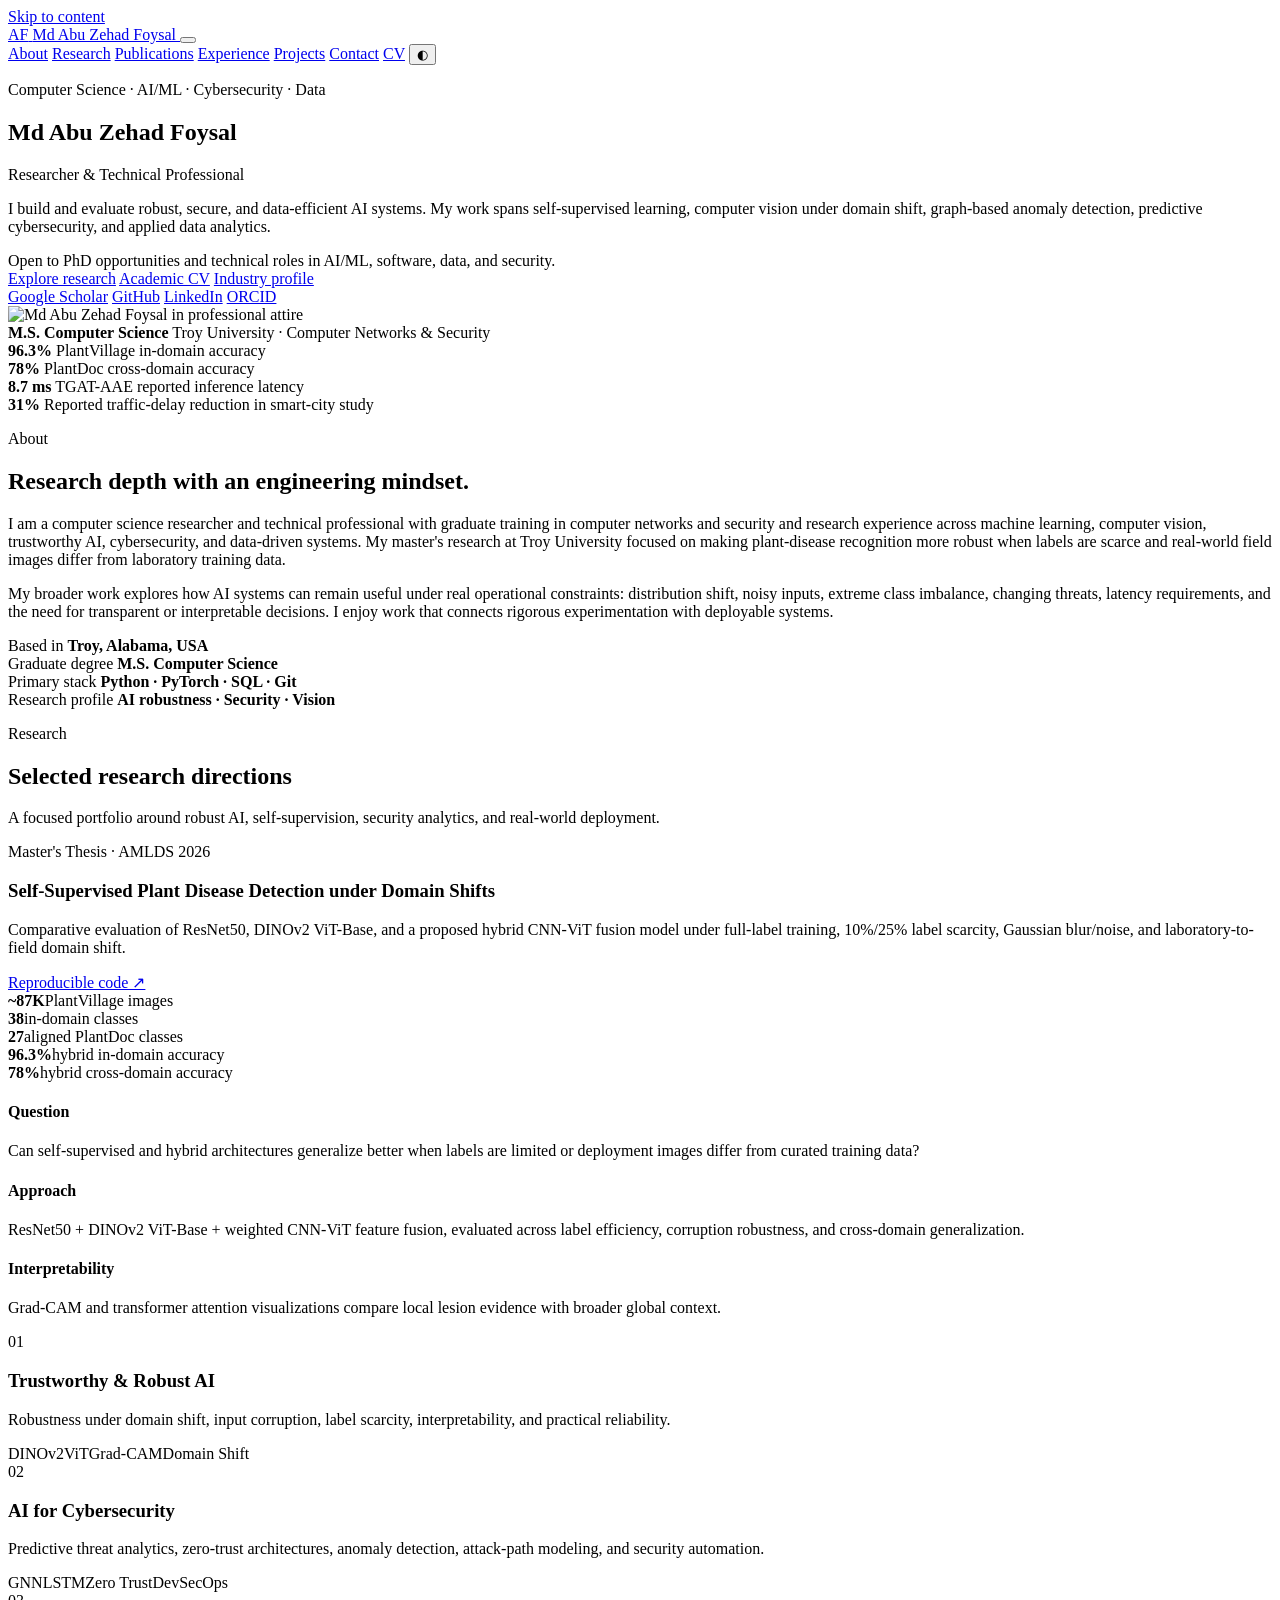
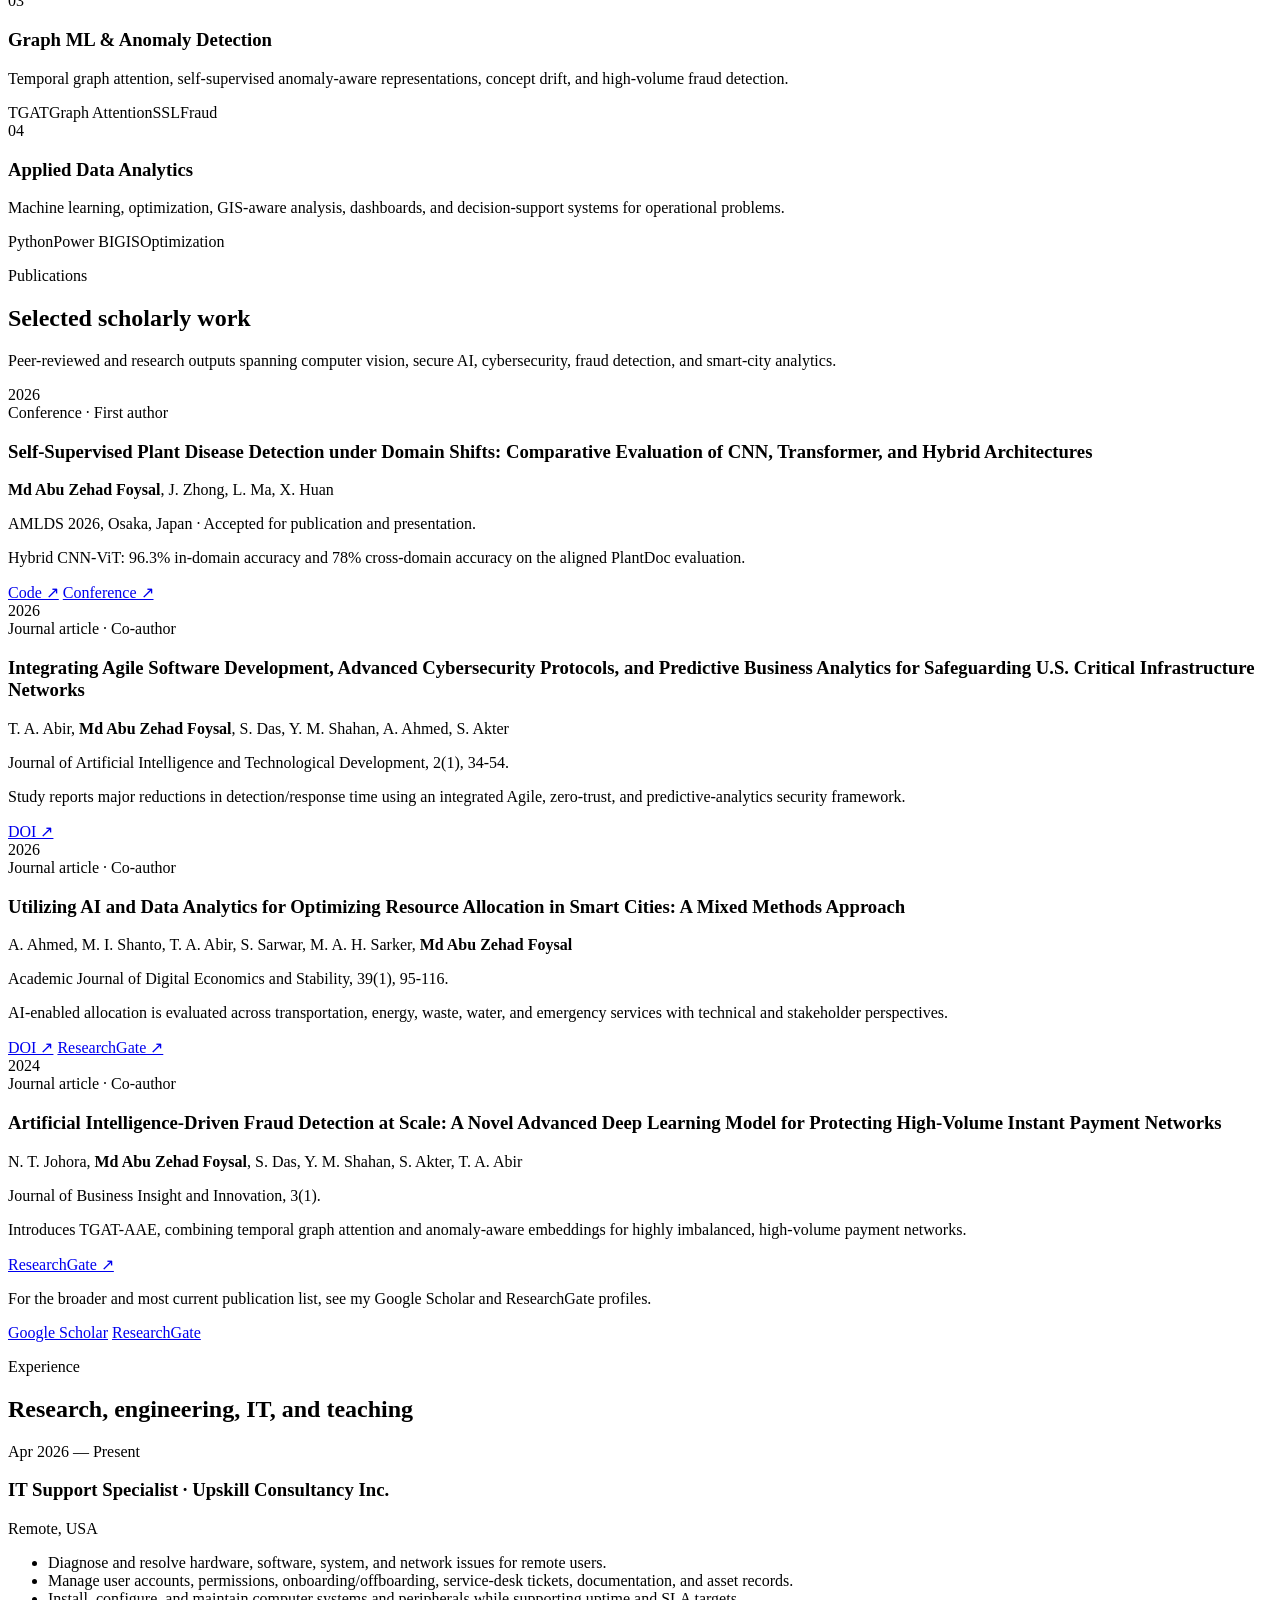
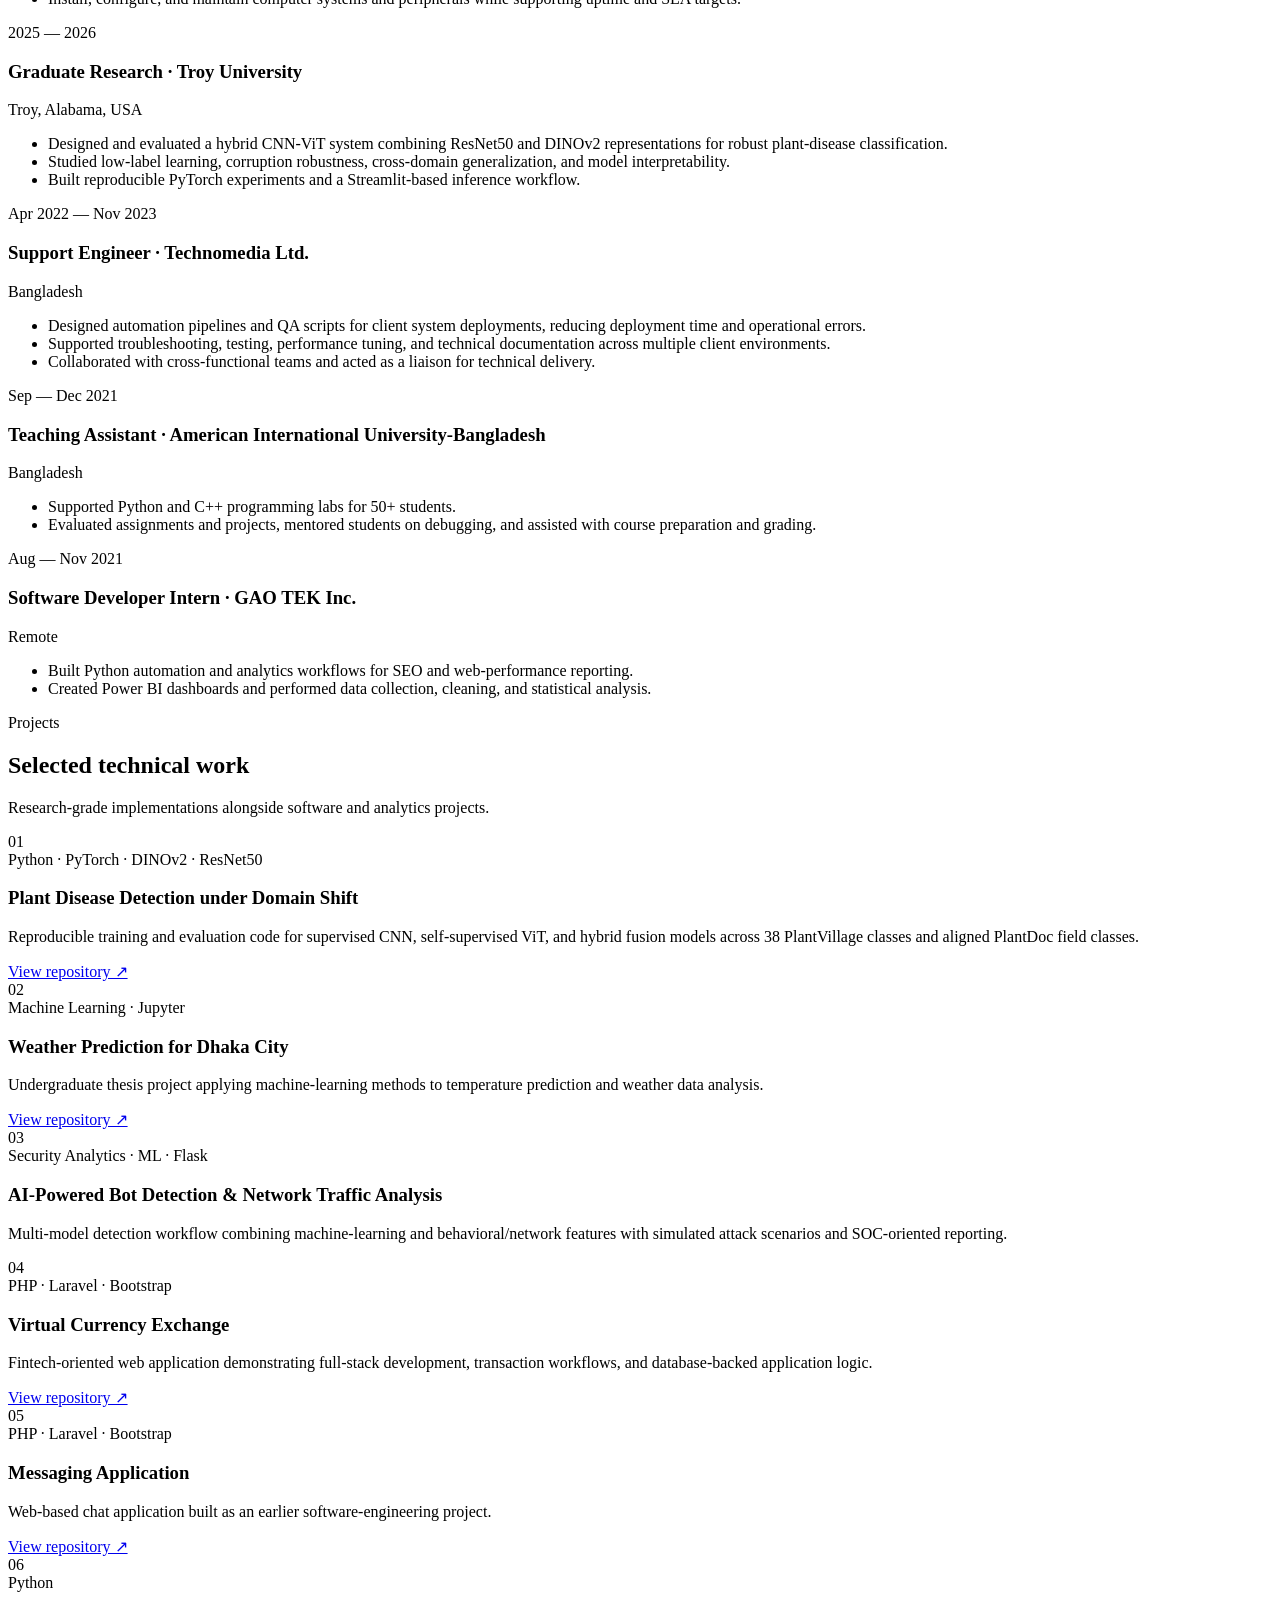
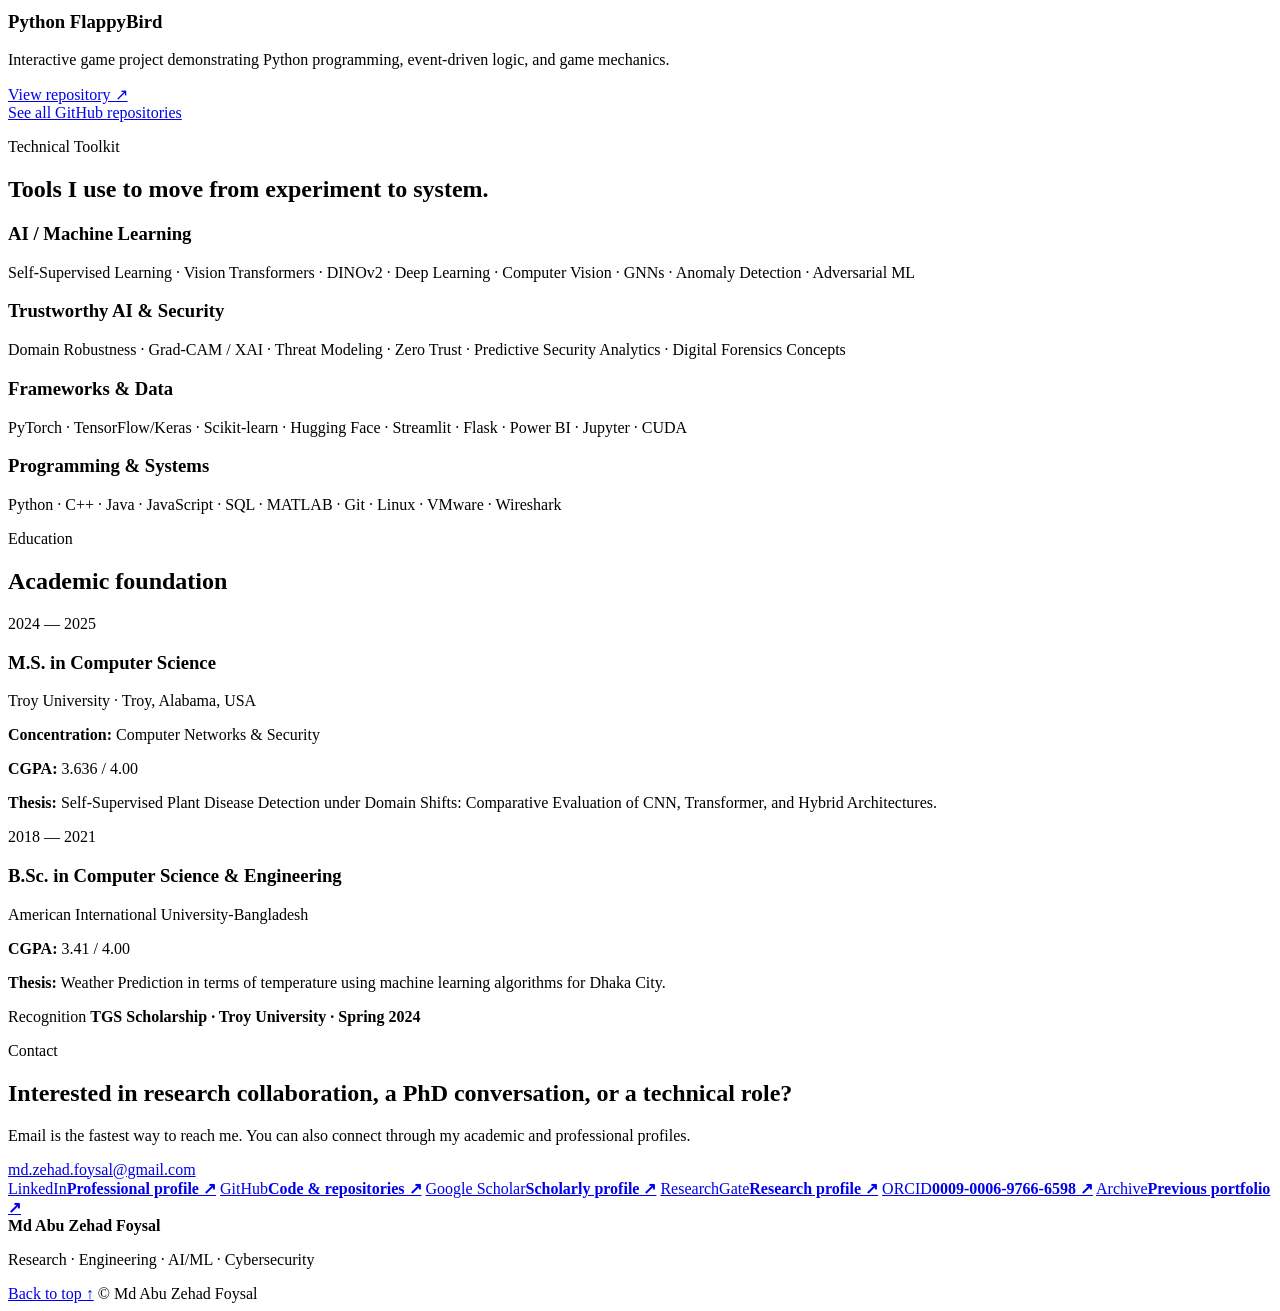
==== index.html @ 16fb6b19 "Launch personal academic portfolio" ====
<!doctype html>
<html lang="en" data-theme="light">
<head>
  <meta charset="utf-8">
  <meta name="viewport" content="width=device-width,initial-scale=1">
  <meta name="theme-color" content="#0b1220">
  <meta name="description" content="Md Abu Zehad Foysal — Computer Science researcher and technical professional working across trustworthy AI, self-supervised learning, computer vision, cybersecurity, graph ML, and data analytics.">
  <meta name="author" content="Md Abu Zehad Foysal">
  <meta name="keywords" content="Md Abu Zehad Foysal, Foysal, machine learning, computer vision, self-supervised learning, DINOv2, Vision Transformer, cybersecurity, graph neural networks, PhD, researcher, software engineer">
  <meta property="og:title" content="Md Abu Zehad Foysal | Research & Engineering">
  <meta property="og:description" content="Research portfolio, publications, projects, experience, and academic profile.">
  <meta property="og:type" content="website">
  <meta property="og:url" content="https://azffoysal.github.io/">
  <meta property="og:image" content="https://azffoysal.github.io/assets/img/md-abu-zehad-foysal.png">
  <meta name="twitter:card" content="summary_large_image">
  <link rel="canonical" href="https://azffoysal.github.io/">
  <link rel="icon" href="assets/img/favicon.svg" type="image/svg+xml">
  <link rel="manifest" href="site.webmanifest">
  <link rel="stylesheet" href="assets/css/styles.css">
  <title>Md Abu Zehad Foysal | Research & Engineering</title>

  <script type="application/ld+json">
  {
    "@context": "https://schema.org",
    "@type": "Person",
    "name": "Md Abu Zehad Foysal",
    "url": "https://azffoysal.github.io/",
    "image": "https://azffoysal.github.io/assets/img/md-abu-zehad-foysal.png",
    "email": "mailto:md.zehad.foysal@gmail.com",
    "jobTitle": "Computer Science Researcher & Technical Professional",
    "alumniOf": [
      {"@type":"CollegeOrUniversity","name":"Troy University"},
      {"@type":"CollegeOrUniversity","name":"American International University-Bangladesh"}
    ],
    "sameAs": [
      "https://github.com/AzfFoysal",
      "https://www.linkedin.com/in/azffoysal/",
      "https://scholar.google.com/citations?user=mBygL6QAAAAJ&hl=en",
      "https://www.researchgate.net/profile/Md-Abu-Zehad-Foysal",
      "https://orcid.org/0009-0006-9766-6598",
      "https://abuzehadfoysal.wordpress.com/"
    ]
  }
  </script>
</head>
<body>
  <a class="skip-link" href="#main">Skip to content</a>

  <header class="site-header" id="top">
    <div class="nav-wrap container">
      <a class="brand" href="#top" aria-label="Home">
        <span class="brand-mark">AF</span>
        <span class="brand-text">Md Abu Zehad Foysal</span>
      </a>

      <button class="nav-toggle" type="button" aria-expanded="false" aria-controls="site-nav" aria-label="Open navigation">
        <span></span><span></span><span></span>
      </button>

      <nav class="site-nav" id="site-nav" aria-label="Primary navigation">
        <a href="#about">About</a>
        <a href="#research">Research</a>
        <a href="#publications">Publications</a>
        <a href="#experience">Experience</a>
        <a href="#projects">Projects</a>
        <a href="#contact">Contact</a>
        <a class="nav-cv" href="cv.html">CV</a>
        <button class="theme-toggle" type="button" aria-label="Toggle light and dark theme" title="Toggle theme">
          <span aria-hidden="true">◐</span>
        </button>
      </nav>
    </div>
  </header>

  <main id="main">
    <section class="hero section">
      <div class="hero-glow hero-glow-1"></div>
      <div class="hero-glow hero-glow-2"></div>
      <div class="container hero-grid">
        <div class="hero-copy reveal">
          <p class="eyebrow">Computer Science · AI/ML · Cybersecurity · Data</p>
          <h1>Md Abu Zehad <span>Foysal</span></h1>
          <p class="hero-role">Researcher & Technical Professional</p>
          <p class="hero-lead">
            I build and evaluate robust, secure, and data-efficient AI systems. My work spans
            self-supervised learning, computer vision under domain shift, graph-based anomaly detection,
            predictive cybersecurity, and applied data analytics.
          </p>

          <div class="availability">
            <span class="status-dot" aria-hidden="true"></span>
            <span>Open to PhD opportunities and technical roles in AI/ML, software, data, and security.</span>
          </div>

          <div class="hero-actions">
            <a class="btn btn-primary" href="#research">Explore research</a>
            <a class="btn btn-secondary" href="cv.html">Academic CV</a>
            <a class="btn btn-ghost" href="resume.html">Industry profile</a>
          </div>

          <div class="social-row" aria-label="Professional profiles">
            <a href="https://scholar.google.com/citations?user=mBygL6QAAAAJ&hl=en" target="_blank" rel="noopener">Google Scholar</a>
            <a href="https://github.com/AzfFoysal" target="_blank" rel="noopener">GitHub</a>
            <a href="https://www.linkedin.com/in/azffoysal/" target="_blank" rel="noopener">LinkedIn</a>
            <a href="https://orcid.org/0009-0006-9766-6598" target="_blank" rel="noopener">ORCID</a>
          </div>
        </div>

        <div class="hero-portrait reveal" aria-label="Portrait of Md Abu Zehad Foysal">
          <div class="portrait-frame">
            <img src="assets/img/md-abu-zehad-foysal.png" alt="Md Abu Zehad Foysal in professional attire">
          </div>
          <div class="portrait-card">
            <strong>M.S. Computer Science</strong>
            <span>Troy University · Computer Networks & Security</span>
          </div>
        </div>
      </div>

      <div class="container results-strip reveal" aria-label="Selected research results">
        <div class="result-item">
          <strong>96.3%</strong>
          <span>PlantVillage in-domain accuracy</span>
        </div>
        <div class="result-item">
          <strong>78%</strong>
          <span>PlantDoc cross-domain accuracy</span>
        </div>
        <div class="result-item">
          <strong>8.7 ms</strong>
          <span>TGAT-AAE reported inference latency</span>
        </div>
        <div class="result-item">
          <strong>31%</strong>
          <span>Reported traffic-delay reduction in smart-city study</span>
        </div>
      </div>
    </section>

    <section class="section section-soft" id="about">
      <div class="container two-col">
        <div class="section-heading reveal">
          <p class="eyebrow">About</p>
          <h2>Research depth with an engineering mindset.</h2>
        </div>
        <div class="about-copy reveal">
          <p>
            I am a computer science researcher and technical professional with graduate training in
            computer networks and security and research experience across machine learning, computer vision,
            trustworthy AI, cybersecurity, and data-driven systems. My master's research at Troy University
            focused on making plant-disease recognition more robust when labels are scarce and real-world
            field images differ from laboratory training data.
          </p>
          <p>
            My broader work explores how AI systems can remain useful under real operational constraints:
            distribution shift, noisy inputs, extreme class imbalance, changing threats, latency requirements,
            and the need for transparent or interpretable decisions. I enjoy work that connects rigorous
            experimentation with deployable systems.
          </p>

          <div class="mini-grid">
            <div>
              <span class="mini-label">Based in</span>
              <strong>Troy, Alabama, USA</strong>
            </div>
            <div>
              <span class="mini-label">Graduate degree</span>
              <strong>M.S. Computer Science</strong>
            </div>
            <div>
              <span class="mini-label">Primary stack</span>
              <strong>Python · PyTorch · SQL · Git</strong>
            </div>
            <div>
              <span class="mini-label">Research profile</span>
              <strong>AI robustness · Security · Vision</strong>
            </div>
          </div>
        </div>
      </div>
    </section>

    <section class="section" id="research">
      <div class="container">
        <div class="section-heading reveal">
          <p class="eyebrow">Research</p>
          <h2>Selected research directions</h2>
          <p class="section-intro">
            A focused portfolio around robust AI, self-supervision, security analytics, and real-world deployment.
          </p>
        </div>

        <article class="featured-research reveal">
          <div class="featured-top">
            <div>
              <span class="tag">Master's Thesis · AMLDS 2026</span>
              <h3>Self-Supervised Plant Disease Detection under Domain Shifts</h3>
              <p>
                Comparative evaluation of ResNet50, DINOv2 ViT-Base, and a proposed hybrid CNN-ViT fusion
                model under full-label training, 10%/25% label scarcity, Gaussian blur/noise, and laboratory-to-field
                domain shift.
              </p>
            </div>
            <a class="arrow-link" href="https://github.com/AzfFoysal/Self-Supervised-Plant-Disease-Detection-UnderDomainShifts-CNN-Transformer-and-Hybrid-Architectures" target="_blank" rel="noopener">
              Reproducible code ↗
            </a>
          </div>

          <div class="research-metrics">
            <div><strong>~87K</strong><span>PlantVillage images</span></div>
            <div><strong>38</strong><span>in-domain classes</span></div>
            <div><strong>27</strong><span>aligned PlantDoc classes</span></div>
            <div><strong>96.3%</strong><span>hybrid in-domain accuracy</span></div>
            <div><strong>78%</strong><span>hybrid cross-domain accuracy</span></div>
          </div>

          <div class="research-detail-grid">
            <div>
              <h4>Question</h4>
              <p>Can self-supervised and hybrid architectures generalize better when labels are limited or deployment images differ from curated training data?</p>
            </div>
            <div>
              <h4>Approach</h4>
              <p>ResNet50 + DINOv2 ViT-Base + weighted CNN-ViT feature fusion, evaluated across label efficiency, corruption robustness, and cross-domain generalization.</p>
            </div>
            <div>
              <h4>Interpretability</h4>
              <p>Grad-CAM and transformer attention visualizations compare local lesion evidence with broader global context.</p>
            </div>
          </div>
        </article>

        <div class="research-cards">
          <article class="card reveal">
            <div class="card-icon">01</div>
            <h3>Trustworthy & Robust AI</h3>
            <p>Robustness under domain shift, input corruption, label scarcity, interpretability, and practical reliability.</p>
            <div class="chip-row">
              <span>DINOv2</span><span>ViT</span><span>Grad-CAM</span><span>Domain Shift</span>
            </div>
          </article>

          <article class="card reveal">
            <div class="card-icon">02</div>
            <h3>AI for Cybersecurity</h3>
            <p>Predictive threat analytics, zero-trust architectures, anomaly detection, attack-path modeling, and security automation.</p>
            <div class="chip-row">
              <span>GNN</span><span>LSTM</span><span>Zero Trust</span><span>DevSecOps</span>
            </div>
          </article>

          <article class="card reveal">
            <div class="card-icon">03</div>
            <h3>Graph ML & Anomaly Detection</h3>
            <p>Temporal graph attention, self-supervised anomaly-aware representations, concept drift, and high-volume fraud detection.</p>
            <div class="chip-row">
              <span>TGAT</span><span>Graph Attention</span><span>SSL</span><span>Fraud</span>
            </div>
          </article>

          <article class="card reveal">
            <div class="card-icon">04</div>
            <h3>Applied Data Analytics</h3>
            <p>Machine learning, optimization, GIS-aware analysis, dashboards, and decision-support systems for operational problems.</p>
            <div class="chip-row">
              <span>Python</span><span>Power BI</span><span>GIS</span><span>Optimization</span>
            </div>
          </article>
        </div>
      </div>
    </section>

    <section class="section section-dark" id="publications">
      <div class="container">
        <div class="section-heading reveal">
          <p class="eyebrow">Publications</p>
          <h2>Selected scholarly work</h2>
          <p class="section-intro">
            Peer-reviewed and research outputs spanning computer vision, secure AI, cybersecurity, fraud detection, and smart-city analytics.
          </p>
        </div>

        <div class="publication-list">
          <article class="publication reveal">
            <div class="pub-year">2026</div>
            <div class="pub-main">
              <div class="pub-kicker">Conference · First author</div>
              <h3>Self-Supervised Plant Disease Detection under Domain Shifts: Comparative Evaluation of CNN, Transformer, and Hybrid Architectures</h3>
              <p class="pub-authors"><strong>Md Abu Zehad Foysal</strong>, J. Zhong, L. Ma, X. Huan</p>
              <p>AMLDS 2026, Osaka, Japan · Accepted for publication and presentation.</p>
              <p class="pub-result">Hybrid CNN-ViT: 96.3% in-domain accuracy and 78% cross-domain accuracy on the aligned PlantDoc evaluation.</p>
              <div class="pub-links">
                <a href="https://github.com/AzfFoysal/Self-Supervised-Plant-Disease-Detection-UnderDomainShifts-CNN-Transformer-and-Hybrid-Architectures" target="_blank" rel="noopener">Code ↗</a>
                <a href="https://amlds.site/" target="_blank" rel="noopener">Conference ↗</a>
              </div>
            </div>
          </article>

          <article class="publication reveal">
            <div class="pub-year">2026</div>
            <div class="pub-main">
              <div class="pub-kicker">Journal article · Co-author</div>
              <h3>Integrating Agile Software Development, Advanced Cybersecurity Protocols, and Predictive Business Analytics for Safeguarding U.S. Critical Infrastructure Networks</h3>
              <p class="pub-authors">T. A. Abir, <strong>Md Abu Zehad Foysal</strong>, S. Das, Y. M. Shahan, A. Ahmed, S. Akter</p>
              <p>Journal of Artificial Intelligence and Technological Development, 2(1), 34-54.</p>
              <p class="pub-result">Study reports major reductions in detection/response time using an integrated Agile, zero-trust, and predictive-analytics security framework.</p>
              <div class="pub-links">
                <a href="https://doi.org/10.59324/jaitd.2026.2(1).04" target="_blank" rel="noopener">DOI ↗</a>
              </div>
            </div>
          </article>

          <article class="publication reveal">
            <div class="pub-year">2026</div>
            <div class="pub-main">
              <div class="pub-kicker">Journal article · Co-author</div>
              <h3>Utilizing AI and Data Analytics for Optimizing Resource Allocation in Smart Cities: A Mixed Methods Approach</h3>
              <p class="pub-authors">A. Ahmed, M. I. Shanto, T. A. Abir, S. Sarwar, M. A. H. Sarker, <strong>Md Abu Zehad Foysal</strong></p>
              <p>Academic Journal of Digital Economics and Stability, 39(1), 95-116.</p>
              <p class="pub-result">AI-enabled allocation is evaluated across transportation, energy, waste, water, and emergency services with technical and stakeholder perspectives.</p>
              <div class="pub-links">
                <a href="https://doi.org/10.51699/economics.v39i1.873" target="_blank" rel="noopener">DOI ↗</a>
                <a href="https://www.researchgate.net/publication/398711572_Utilizing_AI_and_Data_Analytics_for_Optimizing_Resource_Allocation_in_Smart_Cities_A_Mixed_Methods_Approach" target="_blank" rel="noopener">ResearchGate ↗</a>
              </div>
            </div>
          </article>

          <article class="publication reveal">
            <div class="pub-year">2024</div>
            <div class="pub-main">
              <div class="pub-kicker">Journal article · Co-author</div>
              <h3>Artificial Intelligence-Driven Fraud Detection at Scale: A Novel Advanced Deep Learning Model for Protecting High-Volume Instant Payment Networks</h3>
              <p class="pub-authors">N. T. Johora, <strong>Md Abu Zehad Foysal</strong>, S. Das, Y. M. Shahan, S. Akter, T. A. Abir</p>
              <p>Journal of Business Insight and Innovation, 3(1).</p>
              <p class="pub-result">Introduces TGAT-AAE, combining temporal graph attention and anomaly-aware embeddings for highly imbalanced, high-volume payment networks.</p>
              <div class="pub-links">
                <a href="https://www.researchgate.net/publication/[base64]" target="_blank" rel="noopener">ResearchGate ↗</a>
              </div>
            </div>
          </article>
        </div>

        <div class="pub-footer reveal">
          <p>For the broader and most current publication list, see my Google Scholar and ResearchGate profiles.</p>
          <div>
            <a class="btn btn-light" href="https://scholar.google.com/citations?user=mBygL6QAAAAJ&hl=en" target="_blank" rel="noopener">Google Scholar</a>
            <a class="btn btn-outline-light" href="https://www.researchgate.net/profile/Md-Abu-Zehad-Foysal" target="_blank" rel="noopener">ResearchGate</a>
          </div>
        </div>
      </div>
    </section>

    <section class="section" id="experience">
      <div class="container">
        <div class="section-heading reveal">
          <p class="eyebrow">Experience</p>
          <h2>Research, engineering, IT, and teaching</h2>
        </div>

        <div class="timeline">
          <article class="timeline-item reveal">
            <div class="timeline-date">Apr 2026 — Present</div>
            <div class="timeline-body">
              <h3>IT Support Specialist <span>· Upskill Consultancy Inc.</span></h3>
              <p>Remote, USA</p>
              <ul>
                <li>Diagnose and resolve hardware, software, system, and network issues for remote users.</li>
                <li>Manage user accounts, permissions, onboarding/offboarding, service-desk tickets, documentation, and asset records.</li>
                <li>Install, configure, and maintain computer systems and peripherals while supporting uptime and SLA targets.</li>
              </ul>
            </div>
          </article>

          <article class="timeline-item reveal">
            <div class="timeline-date">2025 — 2026</div>
            <div class="timeline-body">
              <h3>Graduate Research <span>· Troy University</span></h3>
              <p>Troy, Alabama, USA</p>
              <ul>
                <li>Designed and evaluated a hybrid CNN-ViT system combining ResNet50 and DINOv2 representations for robust plant-disease classification.</li>
                <li>Studied low-label learning, corruption robustness, cross-domain generalization, and model interpretability.</li>
                <li>Built reproducible PyTorch experiments and a Streamlit-based inference workflow.</li>
              </ul>
            </div>
          </article>

          <article class="timeline-item reveal">
            <div class="timeline-date">Apr 2022 — Nov 2023</div>
            <div class="timeline-body">
              <h3>Support Engineer <span>· Technomedia Ltd.</span></h3>
              <p>Bangladesh</p>
              <ul>
                <li>Designed automation pipelines and QA scripts for client system deployments, reducing deployment time and operational errors.</li>
                <li>Supported troubleshooting, testing, performance tuning, and technical documentation across multiple client environments.</li>
                <li>Collaborated with cross-functional teams and acted as a liaison for technical delivery.</li>
              </ul>
            </div>
          </article>

          <article class="timeline-item reveal">
            <div class="timeline-date">Sep — Dec 2021</div>
            <div class="timeline-body">
              <h3>Teaching Assistant <span>· American International University-Bangladesh</span></h3>
              <p>Bangladesh</p>
              <ul>
                <li>Supported Python and C++ programming labs for 50+ students.</li>
                <li>Evaluated assignments and projects, mentored students on debugging, and assisted with course preparation and grading.</li>
              </ul>
            </div>
          </article>

          <article class="timeline-item reveal">
            <div class="timeline-date">Aug — Nov 2021</div>
            <div class="timeline-body">
              <h3>Software Developer Intern <span>· GAO TEK Inc.</span></h3>
              <p>Remote</p>
              <ul>
                <li>Built Python automation and analytics workflows for SEO and web-performance reporting.</li>
                <li>Created Power BI dashboards and performed data collection, cleaning, and statistical analysis.</li>
              </ul>
            </div>
          </article>
        </div>
      </div>
    </section>

    <section class="section section-soft" id="projects">
      <div class="container">
        <div class="section-heading reveal">
          <p class="eyebrow">Projects</p>
          <h2>Selected technical work</h2>
          <p class="section-intro">Research-grade implementations alongside software and analytics projects.</p>
        </div>

        <div class="project-grid">
          <article class="project-card project-featured reveal">
            <div class="project-number">01</div>
            <div class="project-content">
              <span class="tag">Python · PyTorch · DINOv2 · ResNet50</span>
              <h3>Plant Disease Detection under Domain Shift</h3>
              <p>Reproducible training and evaluation code for supervised CNN, self-supervised ViT, and hybrid fusion models across 38 PlantVillage classes and aligned PlantDoc field classes.</p>
              <a class="arrow-link" href="https://github.com/AzfFoysal/Self-Supervised-Plant-Disease-Detection-UnderDomainShifts-CNN-Transformer-and-Hybrid-Architectures" target="_blank" rel="noopener">View repository ↗</a>
            </div>
          </article>

          <article class="project-card reveal">
            <div class="project-number">02</div>
            <div class="project-content">
              <span class="tag">Machine Learning · Jupyter</span>
              <h3>Weather Prediction for Dhaka City</h3>
              <p>Undergraduate thesis project applying machine-learning methods to temperature prediction and weather data analysis.</p>
              <a class="arrow-link" href="https://github.com/AzfFoysal/Weather-prediction-in-terms-of-Temperature-using-Machine-Learning-Algorithms" target="_blank" rel="noopener">View repository ↗</a>
            </div>
          </article>

          <article class="project-card reveal">
            <div class="project-number">03</div>
            <div class="project-content">
              <span class="tag">Security Analytics · ML · Flask</span>
              <h3>AI-Powered Bot Detection & Network Traffic Analysis</h3>
              <p>Multi-model detection workflow combining machine-learning and behavioral/network features with simulated attack scenarios and SOC-oriented reporting.</p>
            </div>
          </article>

          <article class="project-card reveal">
            <div class="project-number">04</div>
            <div class="project-content">
              <span class="tag">PHP · Laravel · Bootstrap</span>
              <h3>Virtual Currency Exchange</h3>
              <p>Fintech-oriented web application demonstrating full-stack development, transaction workflows, and database-backed application logic.</p>
              <a class="arrow-link" href="https://github.com/AzfFoysal/Virtual_Currency_Exchange" target="_blank" rel="noopener">View repository ↗</a>
            </div>
          </article>

          <article class="project-card reveal">
            <div class="project-number">05</div>
            <div class="project-content">
              <span class="tag">PHP · Laravel · Bootstrap</span>
              <h3>Messaging Application</h3>
              <p>Web-based chat application built as an earlier software-engineering project.</p>
              <a class="arrow-link" href="https://github.com/AzfFoysal/My_Chat_App" target="_blank" rel="noopener">View repository ↗</a>
            </div>
          </article>

          <article class="project-card reveal">
            <div class="project-number">06</div>
            <div class="project-content">
              <span class="tag">Python</span>
              <h3>Python FlappyBird</h3>
              <p>Interactive game project demonstrating Python programming, event-driven logic, and game mechanics.</p>
              <a class="arrow-link" href="https://github.com/AzfFoysal/Python_FlappyBird" target="_blank" rel="noopener">View repository ↗</a>
            </div>
          </article>
        </div>

        <div class="center reveal">
          <a class="btn btn-secondary" href="https://github.com/AzfFoysal?tab=repositories" target="_blank" rel="noopener">See all GitHub repositories</a>
        </div>
      </div>
    </section>

    <section class="section" id="skills">
      <div class="container skills-layout">
        <div class="section-heading reveal">
          <p class="eyebrow">Technical Toolkit</p>
          <h2>Tools I use to move from experiment to system.</h2>
        </div>

        <div class="skills-groups reveal">
          <div class="skill-group">
            <h3>AI / Machine Learning</h3>
            <p>Self-Supervised Learning · Vision Transformers · DINOv2 · Deep Learning · Computer Vision · GNNs · Anomaly Detection · Adversarial ML</p>
          </div>
          <div class="skill-group">
            <h3>Trustworthy AI & Security</h3>
            <p>Domain Robustness · Grad-CAM / XAI · Threat Modeling · Zero Trust · Predictive Security Analytics · Digital Forensics Concepts</p>
          </div>
          <div class="skill-group">
            <h3>Frameworks & Data</h3>
            <p>PyTorch · TensorFlow/Keras · Scikit-learn · Hugging Face · Streamlit · Flask · Power BI · Jupyter · CUDA</p>
          </div>
          <div class="skill-group">
            <h3>Programming & Systems</h3>
            <p>Python · C++ · Java · JavaScript · SQL · MATLAB · Git · Linux · VMware · Wireshark</p>
          </div>
        </div>
      </div>
    </section>

    <section class="section section-soft" id="education">
      <div class="container">
        <div class="section-heading reveal">
          <p class="eyebrow">Education</p>
          <h2>Academic foundation</h2>
        </div>

        <div class="education-grid">
          <article class="education-card reveal">
            <span class="edu-date">2024 — 2025</span>
            <h3>M.S. in Computer Science</h3>
            <p class="edu-school">Troy University · Troy, Alabama, USA</p>
            <p><strong>Concentration:</strong> Computer Networks & Security</p>
            <p><strong>CGPA:</strong> 3.636 / 4.00</p>
            <p><strong>Thesis:</strong> Self-Supervised Plant Disease Detection under Domain Shifts: Comparative Evaluation of CNN, Transformer, and Hybrid Architectures.</p>
          </article>

          <article class="education-card reveal">
            <span class="edu-date">2018 — 2021</span>
            <h3>B.Sc. in Computer Science & Engineering</h3>
            <p class="edu-school">American International University-Bangladesh</p>
            <p><strong>CGPA:</strong> 3.41 / 4.00</p>
            <p><strong>Thesis:</strong> Weather Prediction in terms of temperature using machine learning algorithms for Dhaka City.</p>
          </article>
        </div>

        <div class="award reveal">
          <span>Recognition</span>
          <strong>TGS Scholarship · Troy University · Spring 2024</strong>
        </div>
      </div>
    </section>

    <section class="section contact-section" id="contact">
      <div class="container contact-grid">
        <div class="section-heading reveal">
          <p class="eyebrow">Contact</p>
          <h2>Interested in research collaboration, a PhD conversation, or a technical role?</h2>
          <p class="section-intro">Email is the fastest way to reach me. You can also connect through my academic and professional profiles.</p>
          <a class="btn btn-primary" href="mailto:md.zehad.foysal@gmail.com">md.zehad.foysal@gmail.com</a>
        </div>

        <div class="contact-links reveal">
          <a href="https://www.linkedin.com/in/azffoysal/" target="_blank" rel="noopener"><span>LinkedIn</span><strong>Professional profile ↗</strong></a>
          <a href="https://github.com/AzfFoysal" target="_blank" rel="noopener"><span>GitHub</span><strong>Code & repositories ↗</strong></a>
          <a href="https://scholar.google.com/citations?user=mBygL6QAAAAJ&hl=en" target="_blank" rel="noopener"><span>Google Scholar</span><strong>Scholarly profile ↗</strong></a>
          <a href="https://www.researchgate.net/profile/Md-Abu-Zehad-Foysal" target="_blank" rel="noopener"><span>ResearchGate</span><strong>Research profile ↗</strong></a>
          <a href="https://orcid.org/0009-0006-9766-6598" target="_blank" rel="noopener"><span>ORCID</span><strong>0009-0006-9766-6598 ↗</strong></a>
          <a href="https://abuzehadfoysal.wordpress.com/" target="_blank" rel="noopener"><span>Archive</span><strong>Previous portfolio ↗</strong></a>
        </div>
      </div>
    </section>
  </main>

  <footer class="site-footer">
    <div class="container footer-inner">
      <div>
        <strong>Md Abu Zehad Foysal</strong>
        <p>Research · Engineering · AI/ML · Cybersecurity</p>
      </div>
      <div class="footer-right">
        <a href="#top">Back to top ↑</a>
        <span>© <span id="year"></span> Md Abu Zehad Foysal</span>
      </div>
    </div>
  </footer>

  <script src="assets/js/main.js"></script>
</body>
</html>
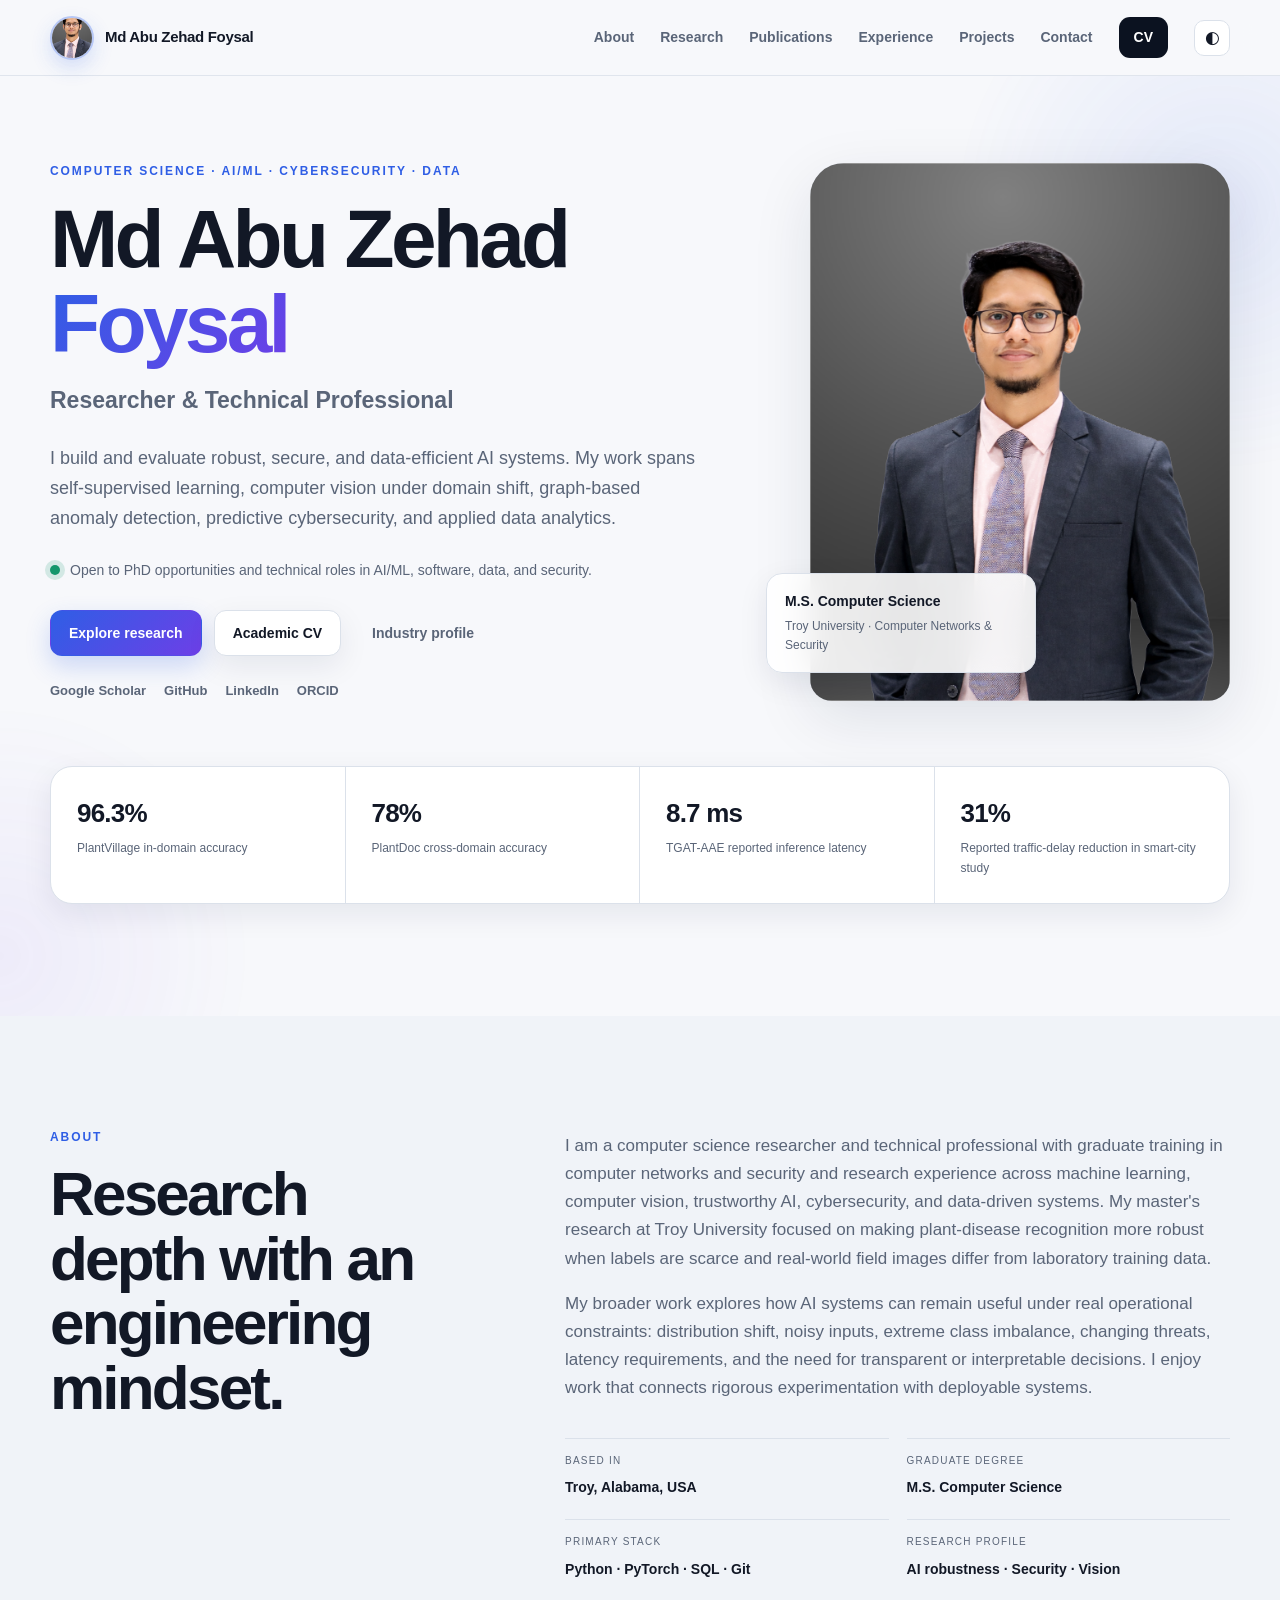
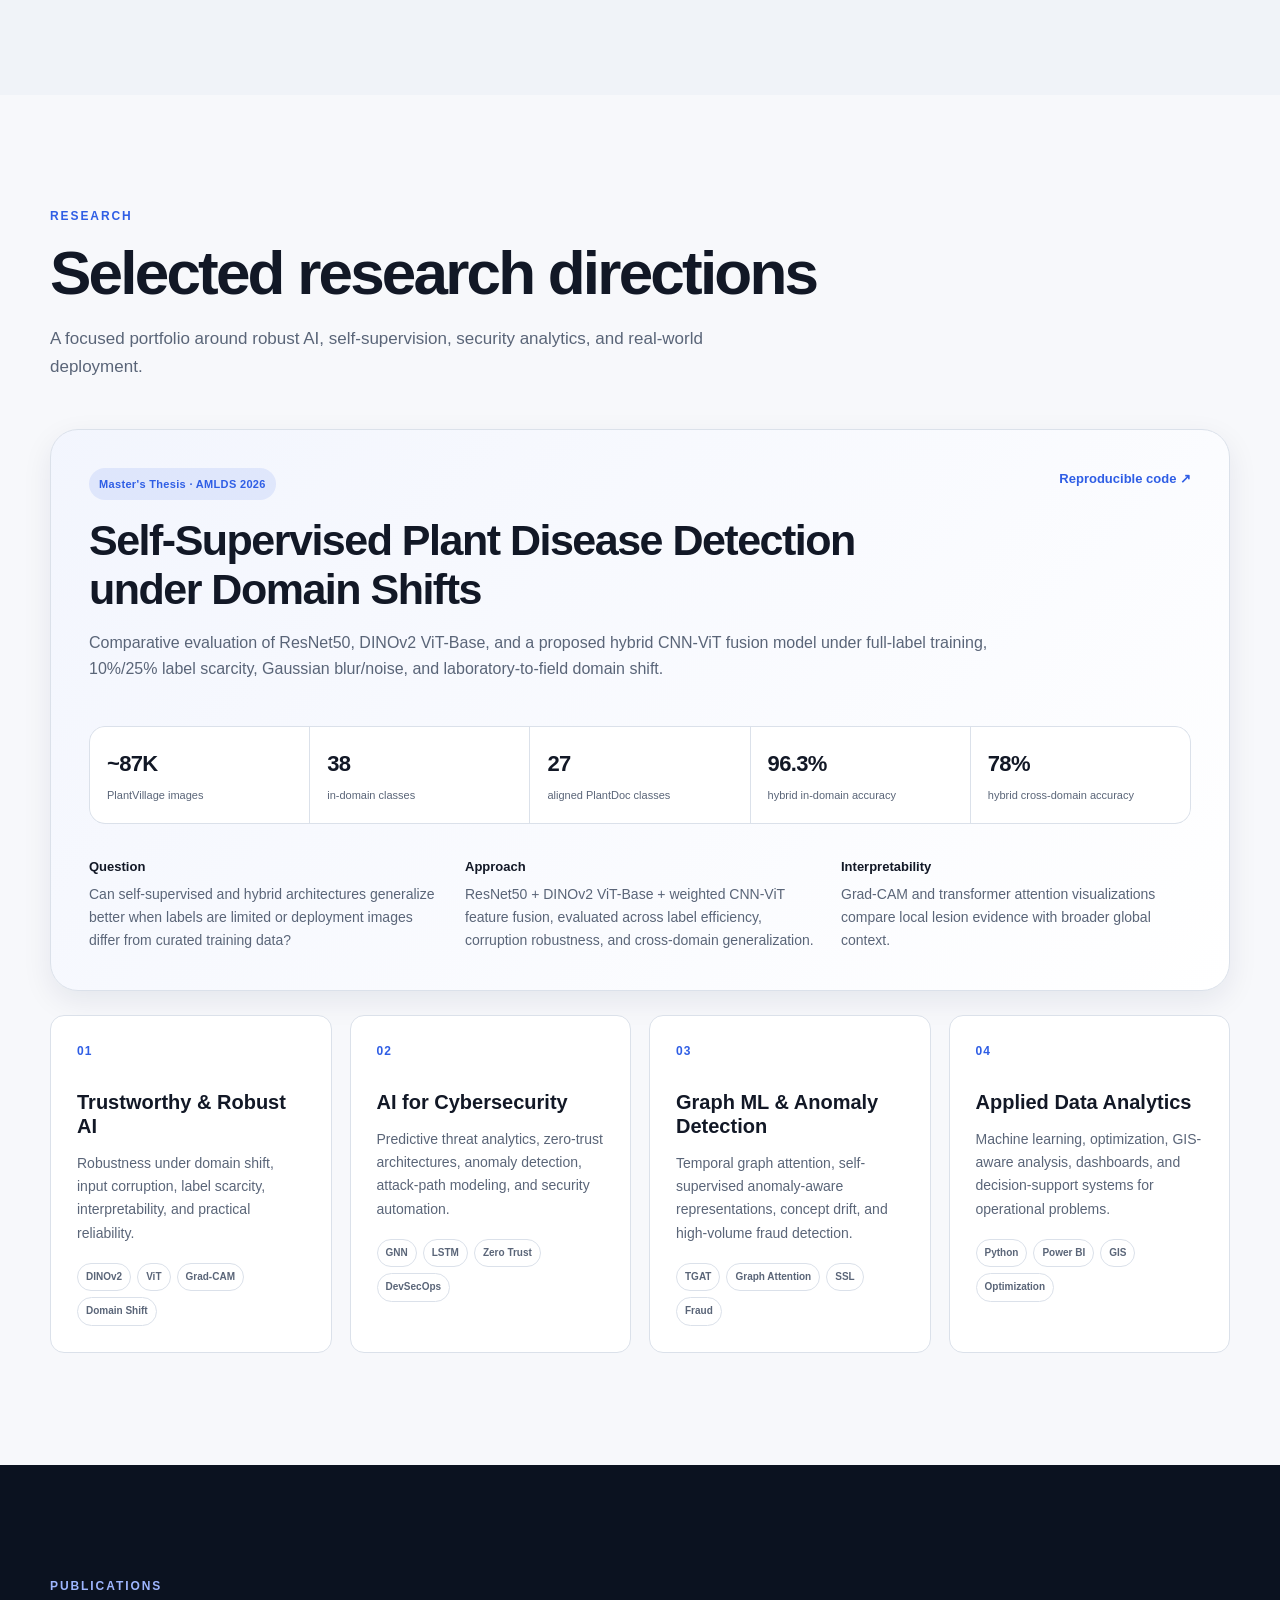
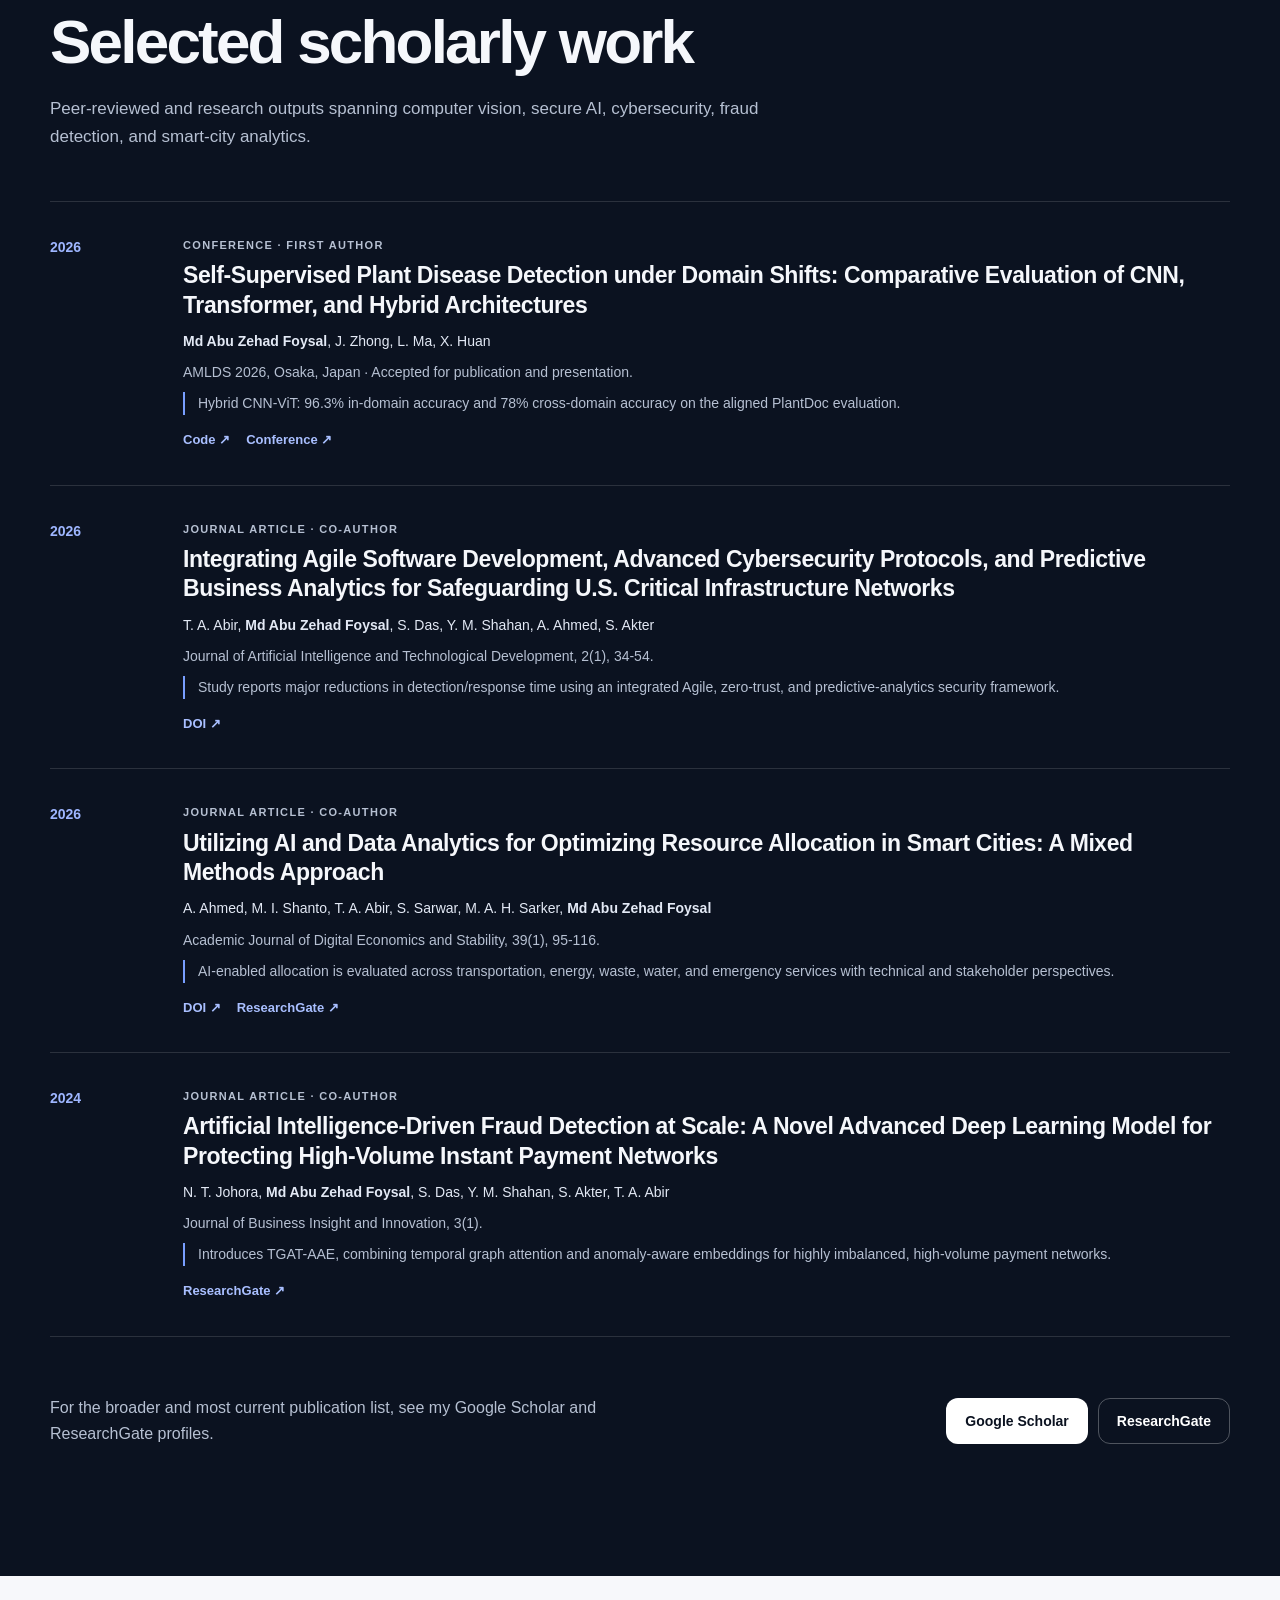
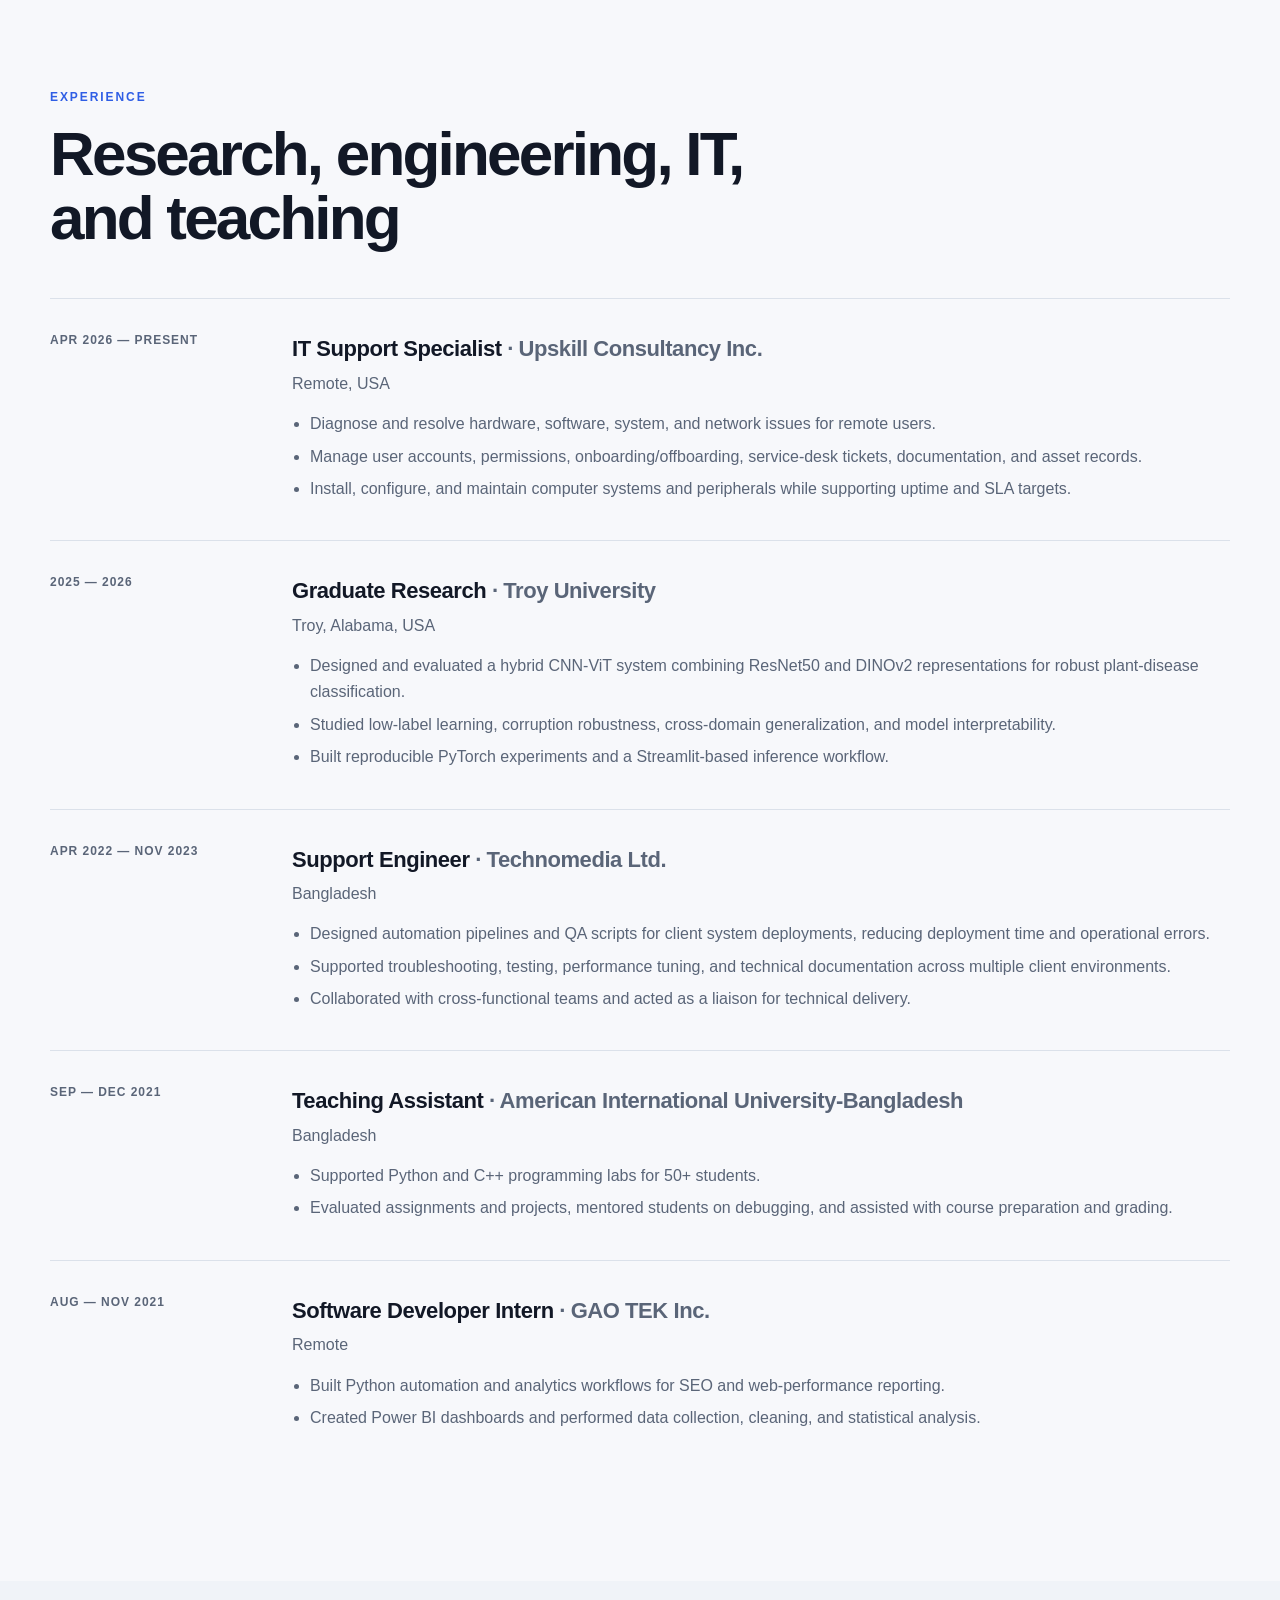
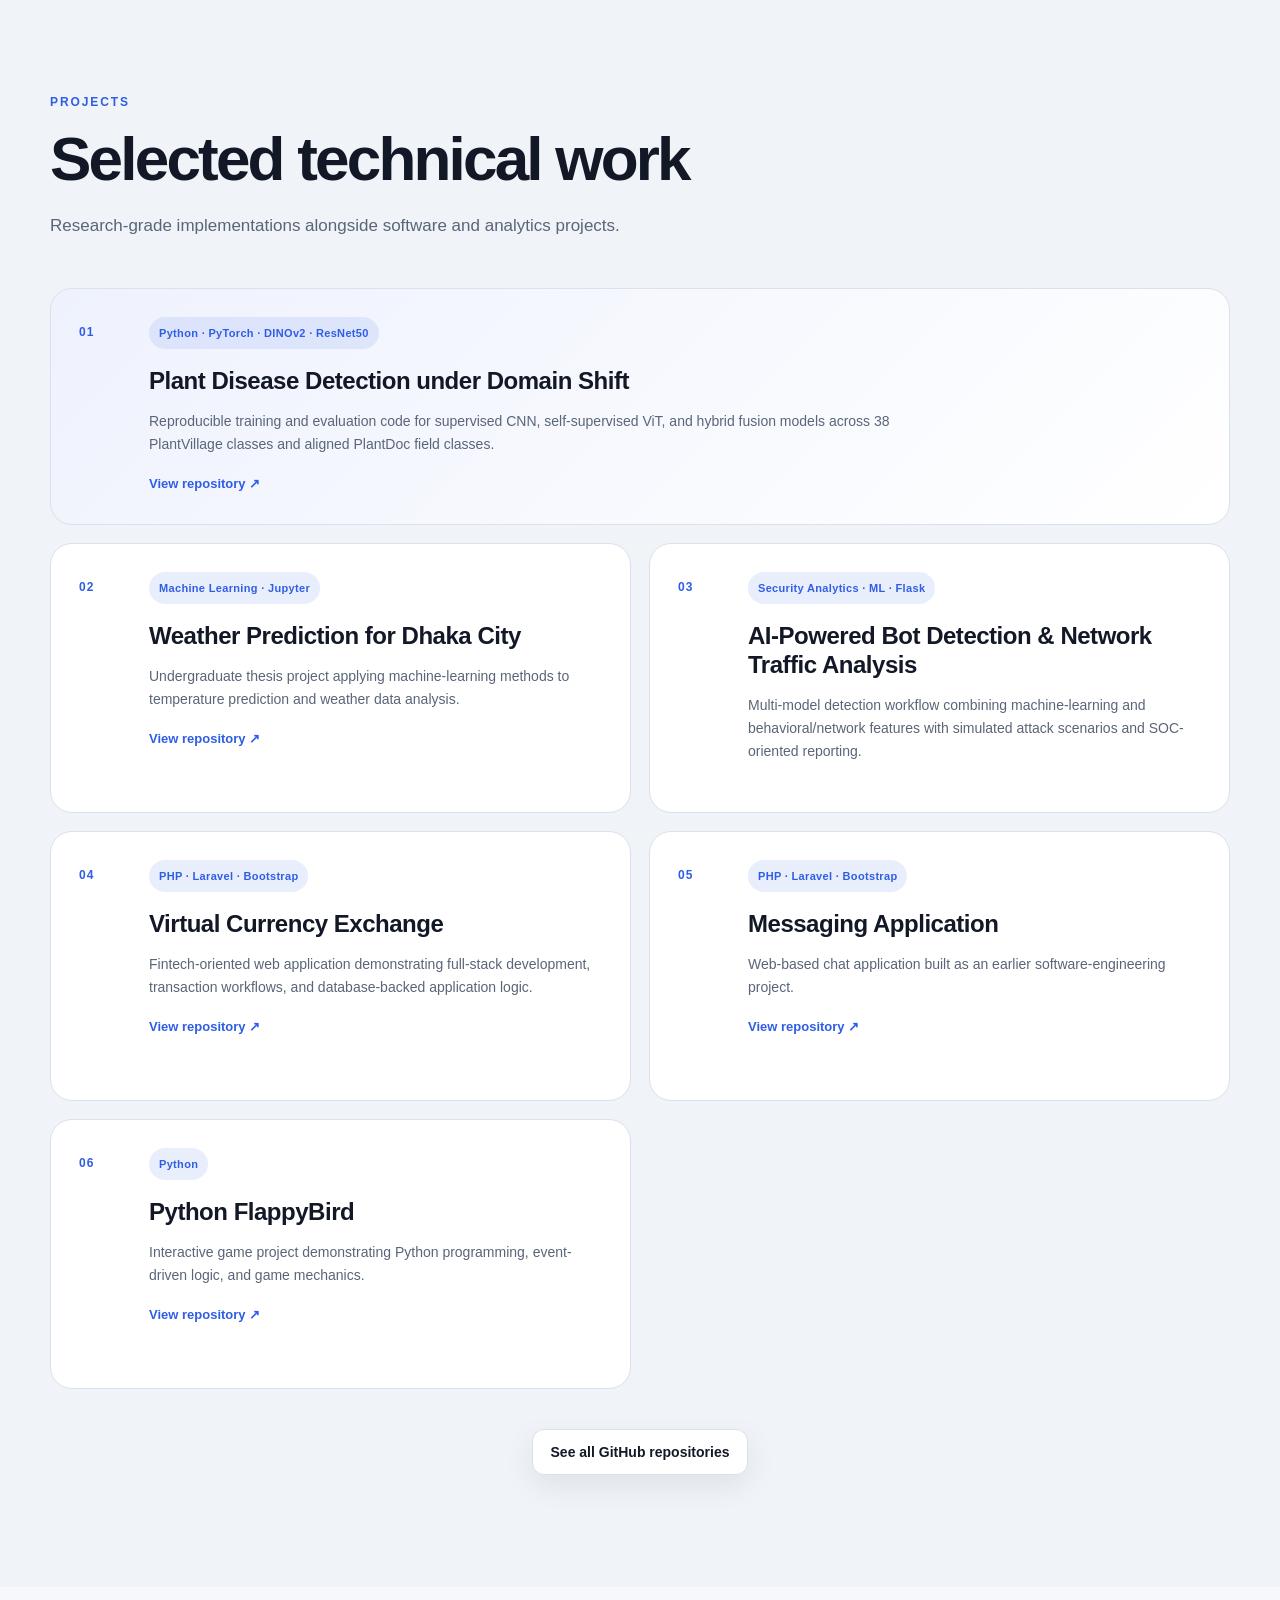
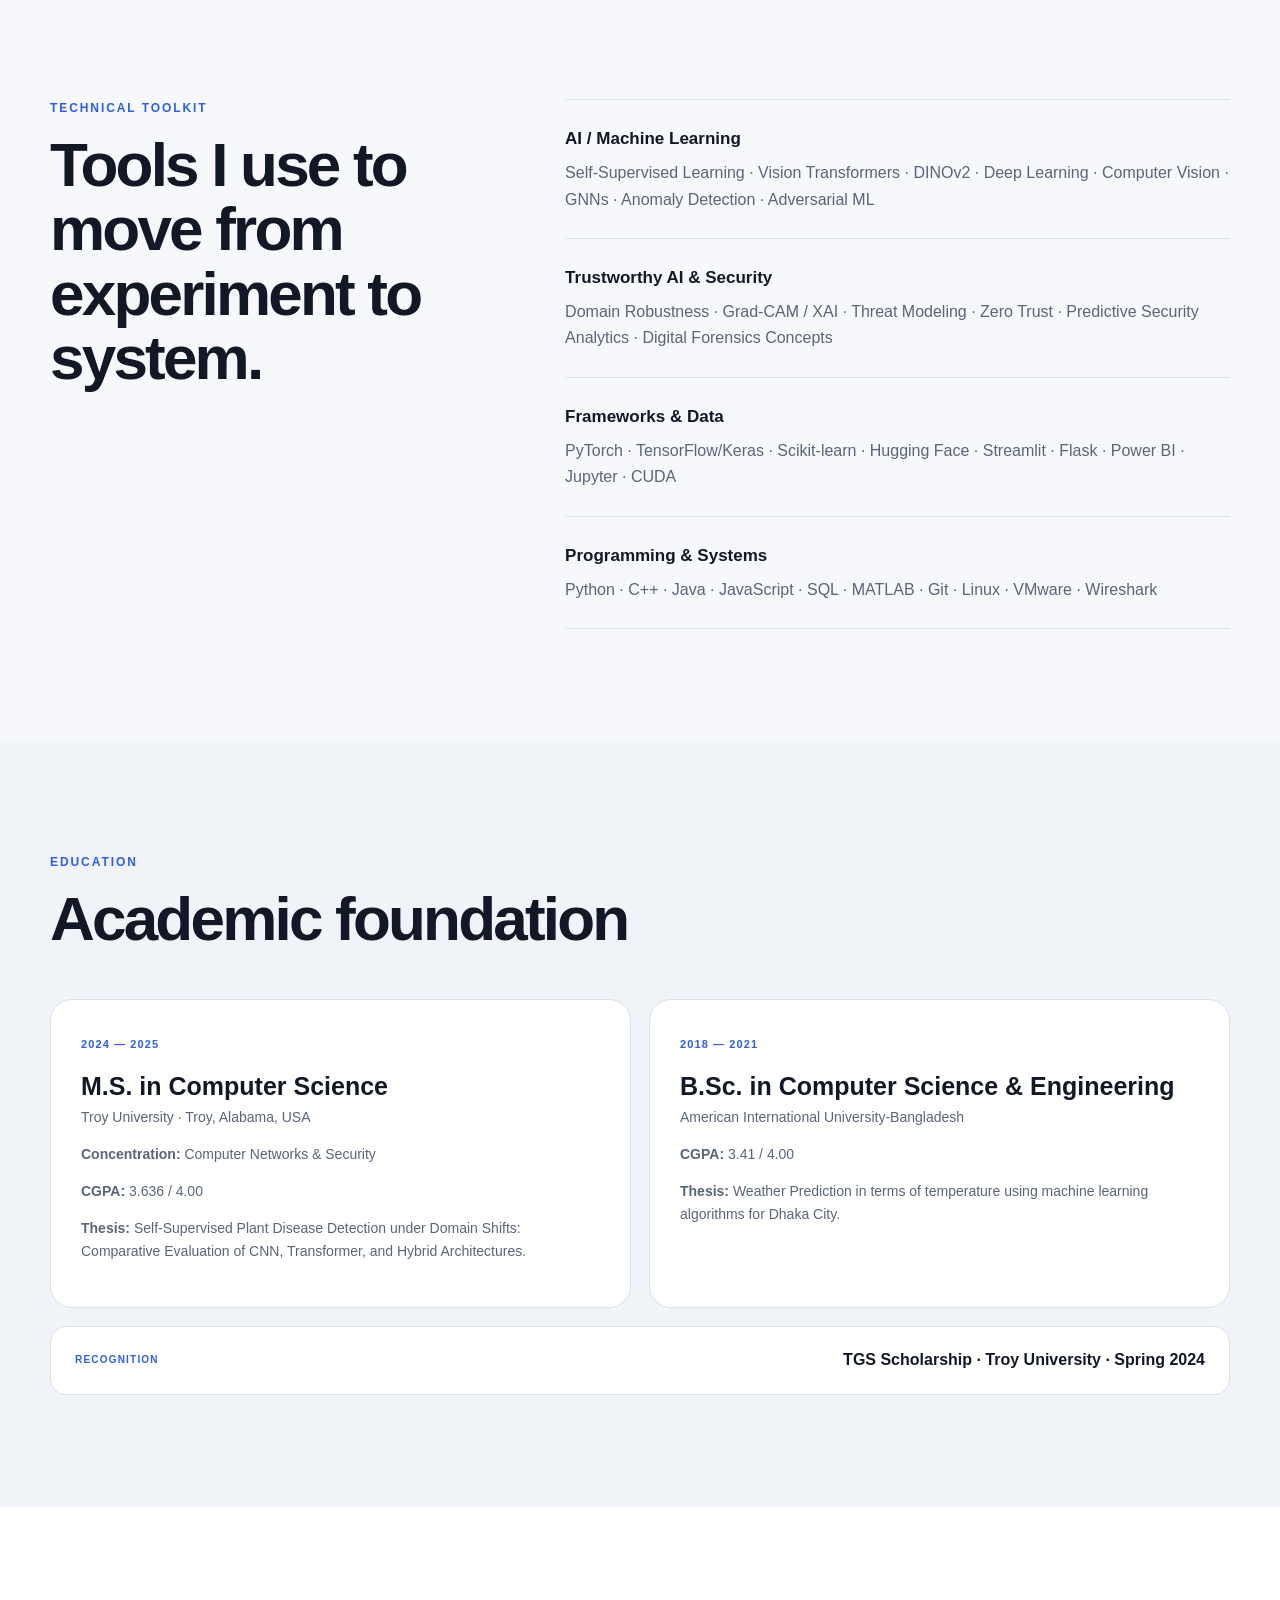
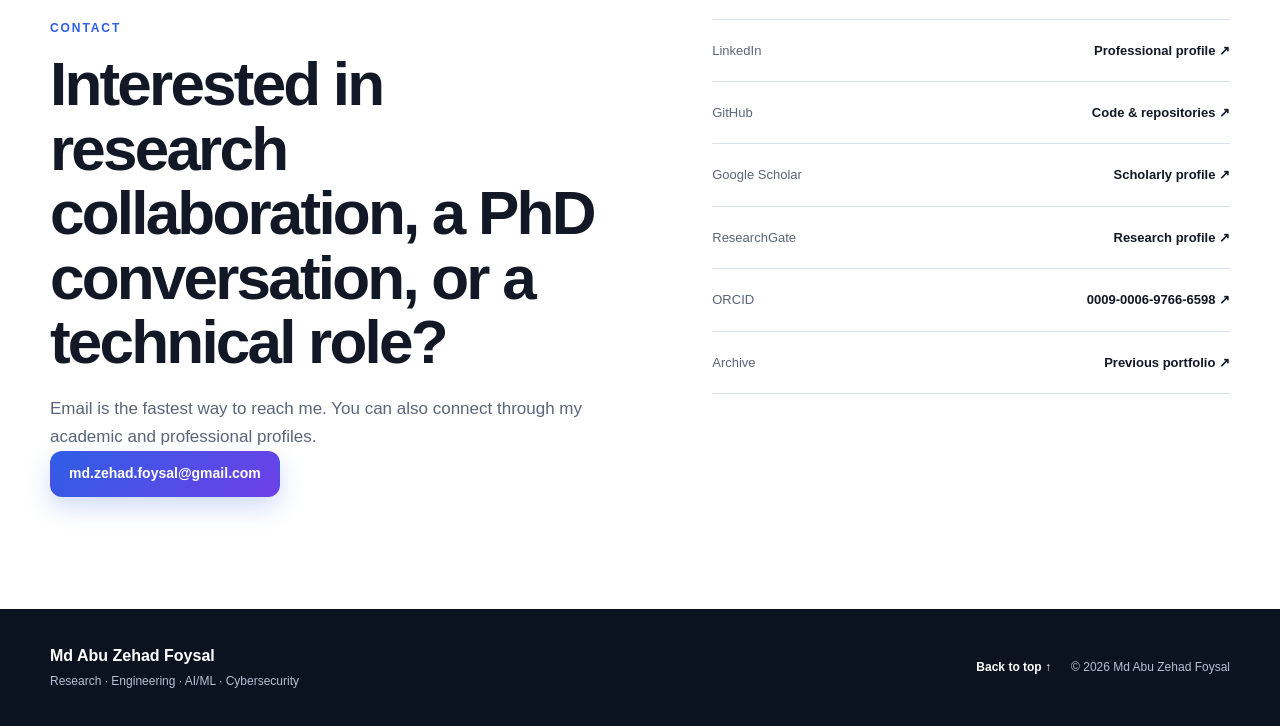
==== commit 6682a0be: "Update index.html" ====
--- a/index.html
+++ b/index.html
@@ -44,12 +44,15 @@
   </script>
 </head>
 <body>
+  <div id="top" class="page-top-anchor" aria-hidden="true"></div>
   <a class="skip-link" href="#main">Skip to content</a>
 
-  <header class="site-header" id="top">
+  <header class="site-header">
     <div class="nav-wrap container">
-      <a class="brand" href="#top" aria-label="Home">
-        <span class="brand-mark">AF</span>
+      <a class="brand" href="/" aria-label="Go to homepage and top" title="Back to top">
+        <span class="brand-mark" aria-hidden="true" style="display:inline-flex;width:44px;height:44px;border-radius:50%;overflow:hidden;flex:0 0 44px;align-items:center;justify-content:center;">
+          <img src="/assets/img/md-abu-zehad-foysal.png?v=20260901" alt="" width="44" height="44" fetchpriority="high" style="width:100%;height:100%;display:block;object-fit:cover;object-position:50% 27%;transform:scale(1.7);">
+        </span>
         <span class="brand-text">Md Abu Zehad Foysal</span>
       </a>
 
--- a/assets/css/styles.css
+++ b/assets/css/styles.css
@@ -0,0 +1,369 @@
+/* ---------- Design tokens ---------- */
+:root {
+  --bg: #f7f8fb;
+  --surface: #ffffff;
+  --surface-2: #f0f3f8;
+  --text: #121826;
+  --muted: #5a6578;
+  --line: #dbe1ea;
+  --primary: #2f5ee5;
+  --primary-2: #6d3fe7;
+  --dark: #0b1220;
+  --dark-2: #111a2d;
+  --dark-text: #f5f7fb;
+  --dark-muted: #b6c0d2;
+  --success: #14966c;
+  --shadow: 0 18px 60px rgba(13, 28, 60, .10);
+  --shadow-sm: 0 10px 30px rgba(13, 28, 60, .08);
+  --radius: 22px;
+  --radius-sm: 14px;
+  --max: 1180px;
+  --header-h: 76px;
+}
+
+html[data-theme="dark"] {
+  --bg: #0c111b;
+  --surface: #111827;
+  --surface-2: #151d2c;
+  --text: #f3f6fb;
+  --muted: #a9b4c7;
+  --line: #273246;
+  --primary: #7da1ff;
+  --primary-2: #a786ff;
+  --shadow: 0 18px 60px rgba(0,0,0,.35);
+  --shadow-sm: 0 10px 30px rgba(0,0,0,.30);
+}
+
+* { box-sizing: border-box; }
+html { scroll-behavior: smooth; scroll-padding-top: calc(var(--header-h) + 18px); }
+.page-top-anchor { position: absolute; top: 0; left: 0; width: 1px; height: 1px; pointer-events: none; }
+body {
+  margin: 0;
+  font-family: Inter, ui-sans-serif, -apple-system, BlinkMacSystemFont, "Segoe UI", Roboto, Helvetica, Arial, sans-serif;
+  background: var(--bg);
+  color: var(--text);
+  line-height: 1.65;
+  -webkit-font-smoothing: antialiased;
+}
+img { max-width: 100%; display: block; }
+a { color: inherit; text-decoration: none; }
+button, a { -webkit-tap-highlight-color: transparent; }
+::selection { background: rgba(47, 94, 229, .18); }
+
+.container { width: min(var(--max), calc(100% - 40px)); margin-inline: auto; }
+.section { position: relative; padding: 112px 0; overflow: hidden; }
+.section-soft { background: var(--surface-2); }
+.section-dark { background: var(--dark); color: var(--dark-text); }
+.center { text-align: center; margin-top: 40px; }
+
+.skip-link {
+  position: fixed; left: 16px; top: -80px; z-index: 9999;
+  background: var(--dark); color: white; padding: 10px 14px; border-radius: 10px;
+}
+.skip-link:focus { top: 16px; }
+
+.site-header {
+  position: sticky; top: 0; z-index: 1000; height: var(--header-h);
+  background: color-mix(in srgb, var(--bg) 86%, transparent);
+  border-bottom: 1px solid color-mix(in srgb, var(--line) 80%, transparent);
+  backdrop-filter: blur(18px);
+}
+.nav-wrap { height: 100%; display: flex; align-items: center; justify-content: space-between; }
+.brand { display: flex; align-items: center; gap: 11px; font-weight: 800; letter-spacing: -.02em; }
+.brand-mark {
+  display: inline-block; width: 40px; height: 40px; border-radius: 50%; overflow: hidden;
+  background: var(--surface-2); border: 2px solid color-mix(in srgb, var(--primary) 35%, var(--surface));
+  box-shadow: 0 8px 20px rgba(47, 94, 229, .18); flex: 0 0 auto;
+}
+.brand-mark img {
+  width: 100%; height: 100%; display: block; object-fit: cover; object-position: 50% 27%; transform: scale(1.7);
+}
+.brand-text { font-size: 15px; }
+.site-nav { display: flex; align-items: center; gap: 26px; font-size: 14px; font-weight: 650; }
+.site-nav a { color: var(--muted); transition: color .2s ease; }
+.site-nav a:hover, .site-nav a.active { color: var(--text); }
+.site-nav .nav-cv {
+  color: white; background: var(--dark); padding: 9px 15px; border-radius: 11px;
+}
+html[data-theme="dark"] .site-nav .nav-cv { color: var(--dark); background: white; }
+.theme-toggle {
+  width: 36px; height: 36px; border-radius: 10px; border: 1px solid var(--line);
+  color: var(--text); background: var(--surface); cursor: pointer; font-size: 17px;
+}
+.nav-toggle { display: none; background: transparent; border: 0; padding: 6px; cursor: pointer; }
+.nav-toggle span { display: block; width: 24px; height: 2px; background: var(--text); margin: 5px; border-radius: 2px; }
+
+.hero { padding-top: 86px; min-height: 760px; display: grid; align-items: center; }
+.hero-grid { display: grid; grid-template-columns: 1.2fr .8fr; align-items: center; gap: 76px; position: relative; z-index: 1; }
+.hero-glow {
+  position: absolute; border-radius: 50%; filter: blur(2px); opacity: .55; pointer-events: none;
+}
+.hero-glow-1 {
+  width: 560px; height: 560px; right: -220px; top: -150px;
+  background: radial-gradient(circle, rgba(47,94,229,.18), transparent 68%);
+}
+.hero-glow-2 {
+  width: 520px; height: 520px; left: -260px; bottom: -200px;
+  background: radial-gradient(circle, rgba(109,63,231,.12), transparent 70%);
+}
+.eyebrow {
+  margin: 0 0 14px; color: var(--primary); text-transform: uppercase; letter-spacing: .16em;
+  font-size: 12px; font-weight: 800;
+}
+.hero h1, .section-heading h2 {
+  margin: 0; letter-spacing: -.045em; line-height: 1.04;
+}
+.hero h1 { font-size: clamp(48px, 7vw, 82px); max-width: 880px; }
+.hero h1 span {
+  background: linear-gradient(135deg, var(--primary), var(--primary-2));
+  -webkit-background-clip: text; background-clip: text; color: transparent;
+}
+.hero-role { margin: 16px 0 0; font-size: 23px; font-weight: 720; color: var(--muted); }
+.hero-lead { max-width: 730px; margin: 24px 0; color: var(--muted); font-size: 18px; }
+.availability {
+  display: inline-flex; align-items: flex-start; gap: 10px; max-width: 720px;
+  color: var(--muted); font-size: 14px; margin-bottom: 28px;
+}
+.status-dot {
+  width: 10px; height: 10px; border-radius: 50%; background: var(--success); margin-top: 6px;
+  box-shadow: 0 0 0 5px color-mix(in srgb, var(--success) 16%, transparent);
+}
+.hero-actions { display: flex; flex-wrap: wrap; gap: 12px; margin: 0 0 24px; }
+.btn {
+  display: inline-flex; align-items: center; justify-content: center; min-height: 46px;
+  padding: 0 18px; border-radius: 12px; font-size: 14px; font-weight: 780;
+  border: 1px solid transparent; transition: transform .2s ease, box-shadow .2s ease, background .2s ease;
+}
+.btn:hover { transform: translateY(-2px); }
+.btn-primary { background: linear-gradient(135deg, var(--primary), var(--primary-2)); color: white; box-shadow: 0 10px 24px rgba(47,94,229,.22); }
+.btn-secondary { background: var(--surface); border-color: var(--line); color: var(--text); box-shadow: var(--shadow-sm); }
+.btn-ghost { color: var(--muted); border-color: transparent; }
+.btn-light { background: white; color: var(--dark); }
+.btn-outline-light { border-color: rgba(255,255,255,.28); color: white; }
+.social-row { display: flex; flex-wrap: wrap; gap: 18px; font-size: 13px; font-weight: 700; color: var(--muted); }
+.social-row a:hover { color: var(--primary); }
+
+.hero-portrait { position: relative; justify-self: end; width: min(100%, 420px); }
+.portrait-frame {
+  position: relative; overflow: hidden; border-radius: 34px 34px 22px 22px;
+  background: linear-gradient(180deg, #dce3f0, #c3ccda);
+  box-shadow: var(--shadow);
+  aspect-ratio: .78;
+}
+.portrait-frame::after {
+  content: ""; position: absolute; inset: 0; box-shadow: inset 0 0 0 1px rgba(255,255,255,.3); pointer-events: none;
+}
+.portrait-frame img {
+  width: 100%; height: 100%; object-fit: cover; object-position: 50% 26%;
+}
+.portrait-card {
+  position: absolute; left: -44px; bottom: 28px; width: 270px; padding: 16px 18px;
+  background: color-mix(in srgb, var(--surface) 90%, transparent); border: 1px solid var(--line);
+  backdrop-filter: blur(16px); border-radius: 16px; box-shadow: var(--shadow-sm);
+}
+.portrait-card strong, .portrait-card span { display: block; }
+.portrait-card strong { font-size: 14px; }
+.portrait-card span { font-size: 12px; color: var(--muted); margin-top: 3px; }
+
+.results-strip {
+  position: relative; z-index: 2; margin-top: 64px; display: grid; grid-template-columns: repeat(4, 1fr);
+  background: var(--surface); border: 1px solid var(--line); border-radius: var(--radius); box-shadow: var(--shadow-sm);
+}
+.result-item { padding: 25px 26px; border-right: 1px solid var(--line); }
+.result-item:last-child { border-right: 0; }
+.result-item strong { display: block; font-size: 26px; letter-spacing: -.03em; }
+.result-item span { color: var(--muted); font-size: 12px; display: block; margin-top: 4px; }
+
+.two-col, .skills-layout { display: grid; grid-template-columns: .78fr 1.22fr; gap: 90px; align-items: start; }
+.section-heading h2 { font-size: clamp(38px, 5vw, 62px); max-width: 800px; }
+.section-intro { max-width: 740px; color: var(--muted); font-size: 17px; margin: 20px 0 0; }
+.section-dark .section-intro { color: var(--dark-muted); }
+.about-copy { font-size: 17px; color: var(--muted); }
+.about-copy p:first-child { margin-top: 4px; }
+.mini-grid { display: grid; grid-template-columns: 1fr 1fr; gap: 18px; margin-top: 36px; }
+.mini-grid > div { padding-top: 14px; border-top: 1px solid var(--line); }
+.mini-label { display: block; text-transform: uppercase; letter-spacing: .12em; font-size: 10px; color: var(--muted); margin-bottom: 4px; }
+.mini-grid strong { color: var(--text); font-size: 14px; }
+
+.featured-research {
+  margin-top: 48px; padding: 38px; border: 1px solid var(--line); border-radius: 28px;
+  background: linear-gradient(135deg, color-mix(in srgb, var(--surface) 94%, var(--primary) 6%), var(--surface));
+  box-shadow: var(--shadow-sm);
+}
+.featured-top { display: flex; align-items: flex-start; justify-content: space-between; gap: 28px; }
+.tag {
+  display: inline-flex; align-items: center; padding: 7px 10px; border-radius: 999px;
+  background: color-mix(in srgb, var(--primary) 10%, transparent); color: var(--primary);
+  font-weight: 780; font-size: 11px; letter-spacing: .03em;
+}
+.featured-research h3 { font-size: clamp(27px, 3.6vw, 43px); line-height: 1.13; letter-spacing: -.035em; margin: 16px 0 14px; max-width: 850px; }
+.featured-research p { color: var(--muted); max-width: 900px; }
+.arrow-link { color: var(--primary); font-weight: 800; font-size: 13px; white-space: nowrap; }
+.research-metrics {
+  display: grid; grid-template-columns: repeat(5,1fr); gap: 1px; background: var(--line);
+  border: 1px solid var(--line); overflow: hidden; border-radius: 16px; margin-top: 28px;
+}
+.research-metrics > div { background: var(--surface); padding: 19px 17px; }
+.research-metrics strong { display: block; font-size: 22px; letter-spacing: -.03em; }
+.research-metrics span { color: var(--muted); font-size: 11px; display: block; margin-top: 3px; }
+.research-detail-grid { display: grid; grid-template-columns: repeat(3, 1fr); gap: 26px; margin-top: 32px; }
+.research-detail-grid h4 { margin: 0 0 6px; font-size: 13px; }
+.research-detail-grid p { margin: 0; font-size: 14px; }
+
+.research-cards { display: grid; grid-template-columns: repeat(4, 1fr); gap: 18px; margin-top: 24px; }
+.card {
+  padding: 26px; background: var(--surface); border: 1px solid var(--line); border-radius: var(--radius-sm);
+  transition: transform .22s ease, box-shadow .22s ease, border-color .22s ease;
+}
+.card:hover, .project-card:hover { transform: translateY(-4px); box-shadow: var(--shadow-sm); border-color: color-mix(in srgb, var(--primary) 35%, var(--line)); }
+.card-icon { color: var(--primary); font-weight: 850; font-size: 12px; letter-spacing: .08em; }
+.card h3 { margin: 28px 0 10px; font-size: 20px; line-height: 1.2; }
+.card p { color: var(--muted); font-size: 14px; }
+.chip-row { display: flex; flex-wrap: wrap; gap: 6px; margin-top: 18px; }
+.chip-row span {
+  border: 1px solid var(--line); color: var(--muted); padding: 5px 8px; border-radius: 999px; font-size: 10px; font-weight: 680;
+}
+
+.section-dark .eyebrow { color: #9eb6ff; }
+.publication-list { margin-top: 50px; border-top: 1px solid rgba(255,255,255,.13); }
+.publication {
+  display: grid; grid-template-columns: 105px 1fr; gap: 28px; padding: 34px 0;
+  border-bottom: 1px solid rgba(255,255,255,.13);
+}
+.pub-year { color: #9eb6ff; font-size: 14px; font-weight: 850; }
+.pub-kicker { color: var(--dark-muted); font-size: 11px; font-weight: 750; text-transform: uppercase; letter-spacing: .12em; }
+.publication h3 { margin: 7px 0 10px; font-size: 23px; line-height: 1.28; letter-spacing: -.018em; }
+.publication p { color: var(--dark-muted); margin: 8px 0; font-size: 14px; }
+.publication .pub-authors { color: #e3e9f5; }
+.pub-result { padding-left: 13px; border-left: 2px solid #789eff; }
+.pub-links { display: flex; gap: 16px; margin-top: 14px; }
+.pub-links a { color: #a9bfff; font-weight: 800; font-size: 13px; }
+.pub-footer { display: flex; justify-content: space-between; align-items: center; gap: 30px; margin-top: 42px; }
+.pub-footer p { color: var(--dark-muted); max-width: 620px; }
+.pub-footer > div { display: flex; gap: 10px; }
+
+.timeline { margin-top: 48px; }
+.timeline-item {
+  display: grid; grid-template-columns: 200px 1fr; gap: 42px; padding: 32px 0; border-top: 1px solid var(--line);
+}
+.timeline-date { color: var(--muted); font-size: 12px; font-weight: 750; text-transform: uppercase; letter-spacing: .08em; }
+.timeline-body h3 { margin: 0; font-size: 22px; letter-spacing: -.02em; }
+.timeline-body h3 span { color: var(--muted); font-weight: 650; }
+.timeline-body > p { margin: 3px 0 10px; color: var(--muted); }
+.timeline-body ul { margin: 14px 0 0; padding-left: 18px; color: var(--muted); }
+.timeline-body li { margin: 6px 0; }
+
+.project-grid { display: grid; grid-template-columns: 1fr 1fr; gap: 18px; margin-top: 48px; }
+.project-card {
+  display: grid; grid-template-columns: 54px 1fr; gap: 16px; min-height: 270px;
+  padding: 28px; border: 1px solid var(--line); border-radius: var(--radius); background: var(--surface);
+  transition: transform .22s ease, box-shadow .22s ease, border-color .22s ease;
+}
+.project-featured {
+  grid-column: 1 / -1; min-height: auto;
+  background: linear-gradient(135deg, color-mix(in srgb, var(--surface) 92%, var(--primary) 8%), var(--surface));
+}
+.project-number { color: var(--primary); font-size: 12px; font-weight: 850; letter-spacing: .08em; padding-top: 6px; }
+.project-content h3 { font-size: 24px; margin: 18px 0 10px; letter-spacing: -.02em; line-height: 1.2; }
+.project-content p { color: var(--muted); font-size: 14px; max-width: 800px; }
+
+.skills-groups { border-top: 1px solid var(--line); }
+.skill-group { padding: 25px 0; border-bottom: 1px solid var(--line); }
+.skill-group h3 { margin: 0 0 7px; font-size: 17px; }
+.skill-group p { color: var(--muted); margin: 0; }
+
+.education-grid { display: grid; grid-template-columns: 1fr 1fr; gap: 18px; margin-top: 48px; }
+.education-card { padding: 30px; background: var(--surface); border: 1px solid var(--line); border-radius: var(--radius); }
+.edu-date { color: var(--primary); font-size: 11px; font-weight: 800; text-transform: uppercase; letter-spacing: .10em; }
+.education-card h3 { font-size: 25px; margin: 14px 0 5px; line-height: 1.2; }
+.edu-school { color: var(--muted); margin-top: 0; }
+.education-card p { color: var(--muted); font-size: 14px; }
+.award {
+  display: flex; align-items: center; justify-content: space-between; gap: 20px; margin-top: 18px;
+  padding: 20px 24px; border: 1px solid var(--line); border-radius: 16px; background: var(--surface);
+}
+.award span { color: var(--primary); text-transform: uppercase; font-size: 10px; letter-spacing: .12em; font-weight: 850; }
+
+.contact-section { background: var(--surface); }
+.contact-grid { display: grid; grid-template-columns: 1.05fr .95fr; gap: 90px; align-items: start; }
+.contact-links { border-top: 1px solid var(--line); }
+.contact-links a {
+  display: flex; justify-content: space-between; gap: 22px; padding: 20px 0; border-bottom: 1px solid var(--line);
+}
+.contact-links a span { color: var(--muted); font-size: 13px; }
+.contact-links a strong { font-size: 13px; text-align: right; }
+.contact-links a:hover strong { color: var(--primary); }
+
+.site-footer { padding: 34px 0; background: var(--dark); color: white; }
+.footer-inner { display: flex; justify-content: space-between; align-items: center; gap: 30px; }
+.footer-inner p { margin: 3px 0 0; color: var(--dark-muted); font-size: 12px; }
+.footer-right { display: flex; align-items: center; gap: 20px; font-size: 12px; color: var(--dark-muted); }
+.footer-right a { color: white; font-weight: 700; }
+
+.reveal { opacity: 0; transform: translateY(16px); transition: opacity .55s ease, transform .55s ease; }
+.reveal.visible { opacity: 1; transform: translateY(0); }
+
+@media (prefers-reduced-motion: reduce) {
+  html { scroll-behavior: auto; }
+  .reveal { opacity: 1; transform: none; transition: none; }
+  .btn, .card, .project-card { transition: none; }
+}
+
+@media (max-width: 980px) {
+  .site-nav {
+    display: none; position: absolute; top: calc(var(--header-h) - 1px); left: 20px; right: 20px;
+    padding: 18px; background: var(--surface); border: 1px solid var(--line); border-radius: 16px;
+    box-shadow: var(--shadow); flex-direction: column; align-items: stretch; gap: 6px;
+  }
+  .site-nav.open { display: flex; }
+  .site-nav a { padding: 10px 8px; }
+  .site-nav .nav-cv { text-align: center; }
+  .theme-toggle { margin-top: 6px; width: 100%; }
+  .nav-toggle { display: block; }
+
+  .hero-grid { grid-template-columns: 1fr; gap: 52px; }
+  .hero-portrait { justify-self: center; width: min(78vw, 410px); }
+  .portrait-card { left: -20px; }
+  .results-strip { grid-template-columns: 1fr 1fr; }
+  .result-item:nth-child(2) { border-right: 0; }
+  .result-item:nth-child(-n+2) { border-bottom: 1px solid var(--line); }
+
+  .two-col, .skills-layout, .contact-grid { grid-template-columns: 1fr; gap: 42px; }
+  .research-cards { grid-template-columns: 1fr 1fr; }
+  .research-metrics { grid-template-columns: repeat(3, 1fr); }
+  .research-detail-grid { grid-template-columns: 1fr; }
+}
+
+@media (max-width: 700px) {
+  :root { --header-h: 68px; }
+  .container { width: min(100% - 26px, var(--max)); }
+  .section { padding: 78px 0; }
+  .brand-text { display: none; }
+  .hero { padding-top: 56px; }
+  .hero h1 { font-size: 50px; }
+  .hero-role { font-size: 19px; }
+  .hero-lead { font-size: 16px; }
+  .hero-actions .btn { flex: 1 1 100%; }
+  .hero-portrait { width: min(92vw, 400px); }
+  .portrait-card { left: 12px; right: 12px; bottom: 12px; width: auto; }
+  .results-strip { margin-top: 38px; }
+  .result-item { padding: 20px 16px; }
+
+  .mini-grid { grid-template-columns: 1fr; }
+  .featured-research { padding: 24px; }
+  .featured-top { display: block; }
+  .featured-top .arrow-link { display: inline-block; margin-top: 10px; }
+  .research-metrics { grid-template-columns: 1fr 1fr; }
+  .research-cards { grid-template-columns: 1fr; }
+  .publication { grid-template-columns: 1fr; gap: 10px; }
+  .publication h3 { font-size: 20px; }
+  .pub-footer { align-items: flex-start; flex-direction: column; }
+  .pub-footer > div { flex-wrap: wrap; }
+  .timeline-item { grid-template-columns: 1fr; gap: 10px; }
+  .project-grid { grid-template-columns: 1fr; }
+  .project-featured { grid-column: auto; }
+  .project-card { grid-template-columns: 38px 1fr; padding: 22px; }
+  .education-grid { grid-template-columns: 1fr; }
+  .award { align-items: flex-start; flex-direction: column; }
+  .footer-inner, .footer-right { align-items: flex-start; flex-direction: column; }
+}
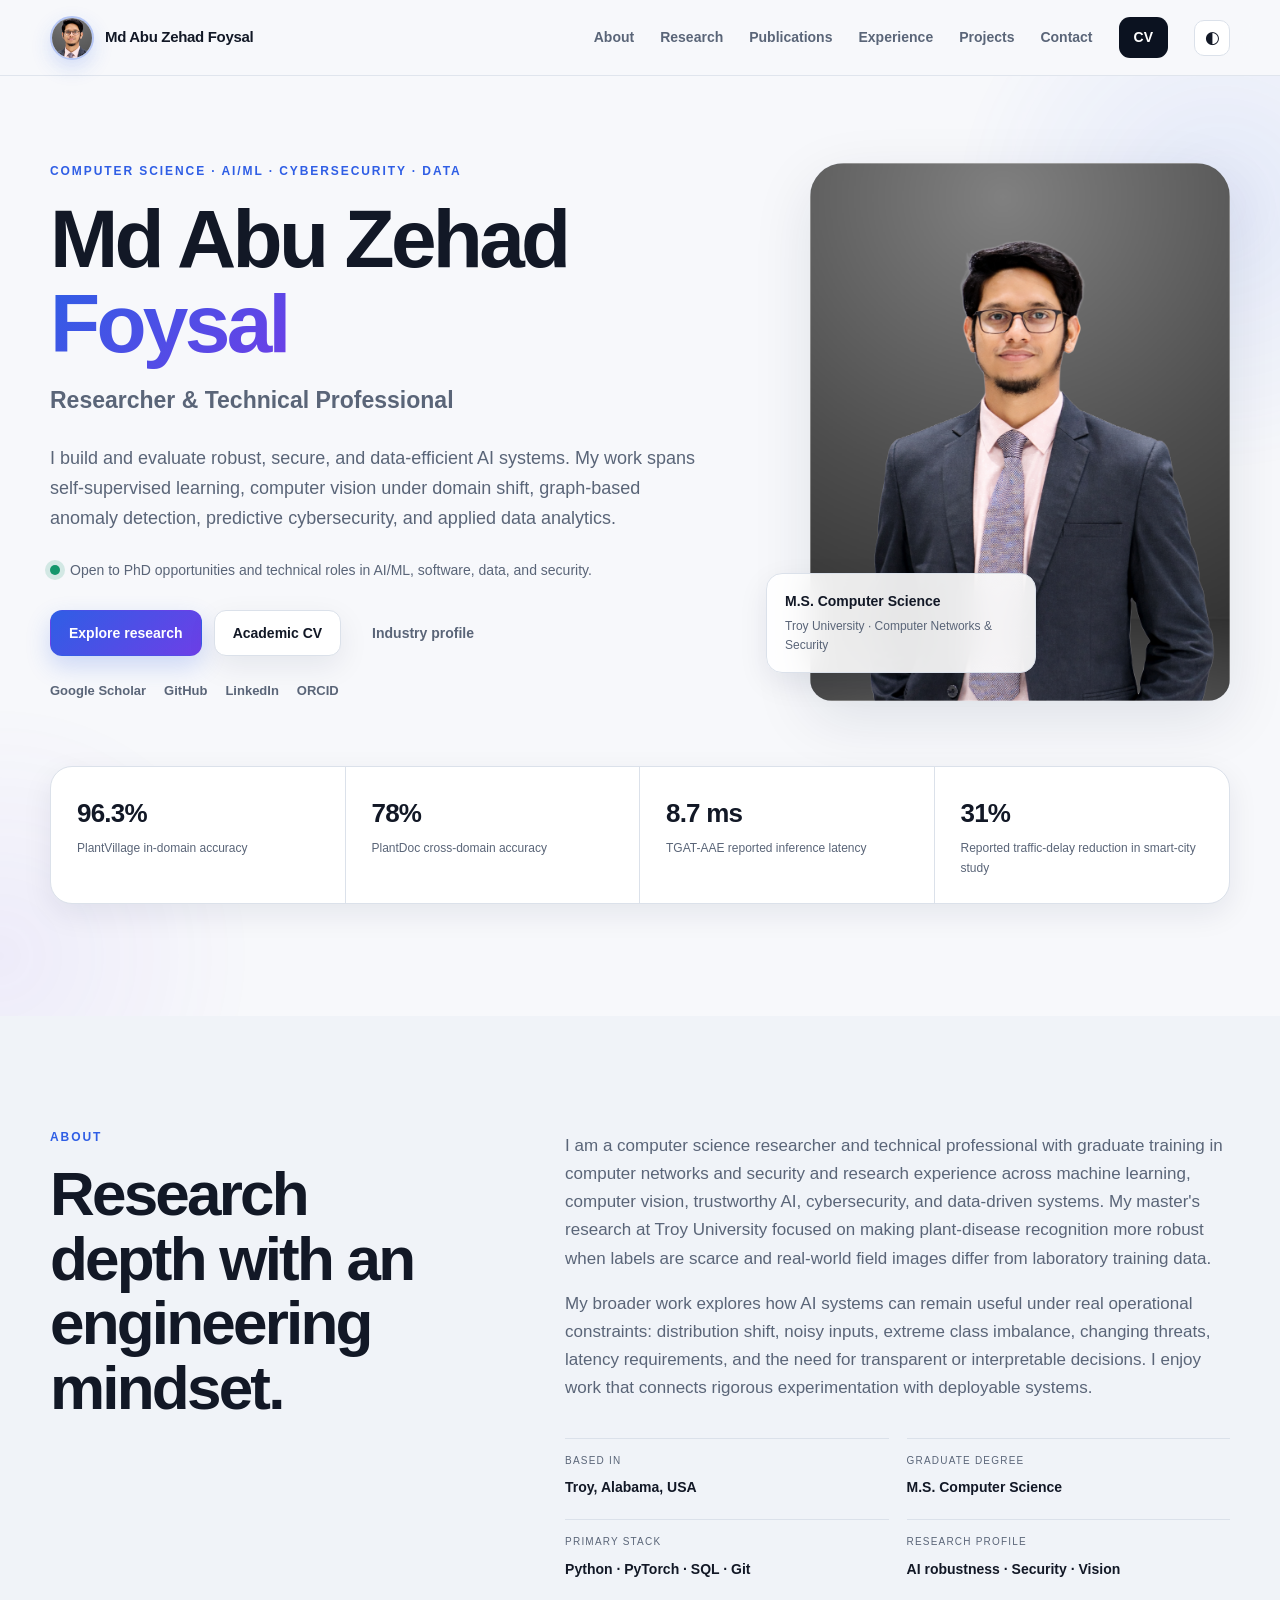
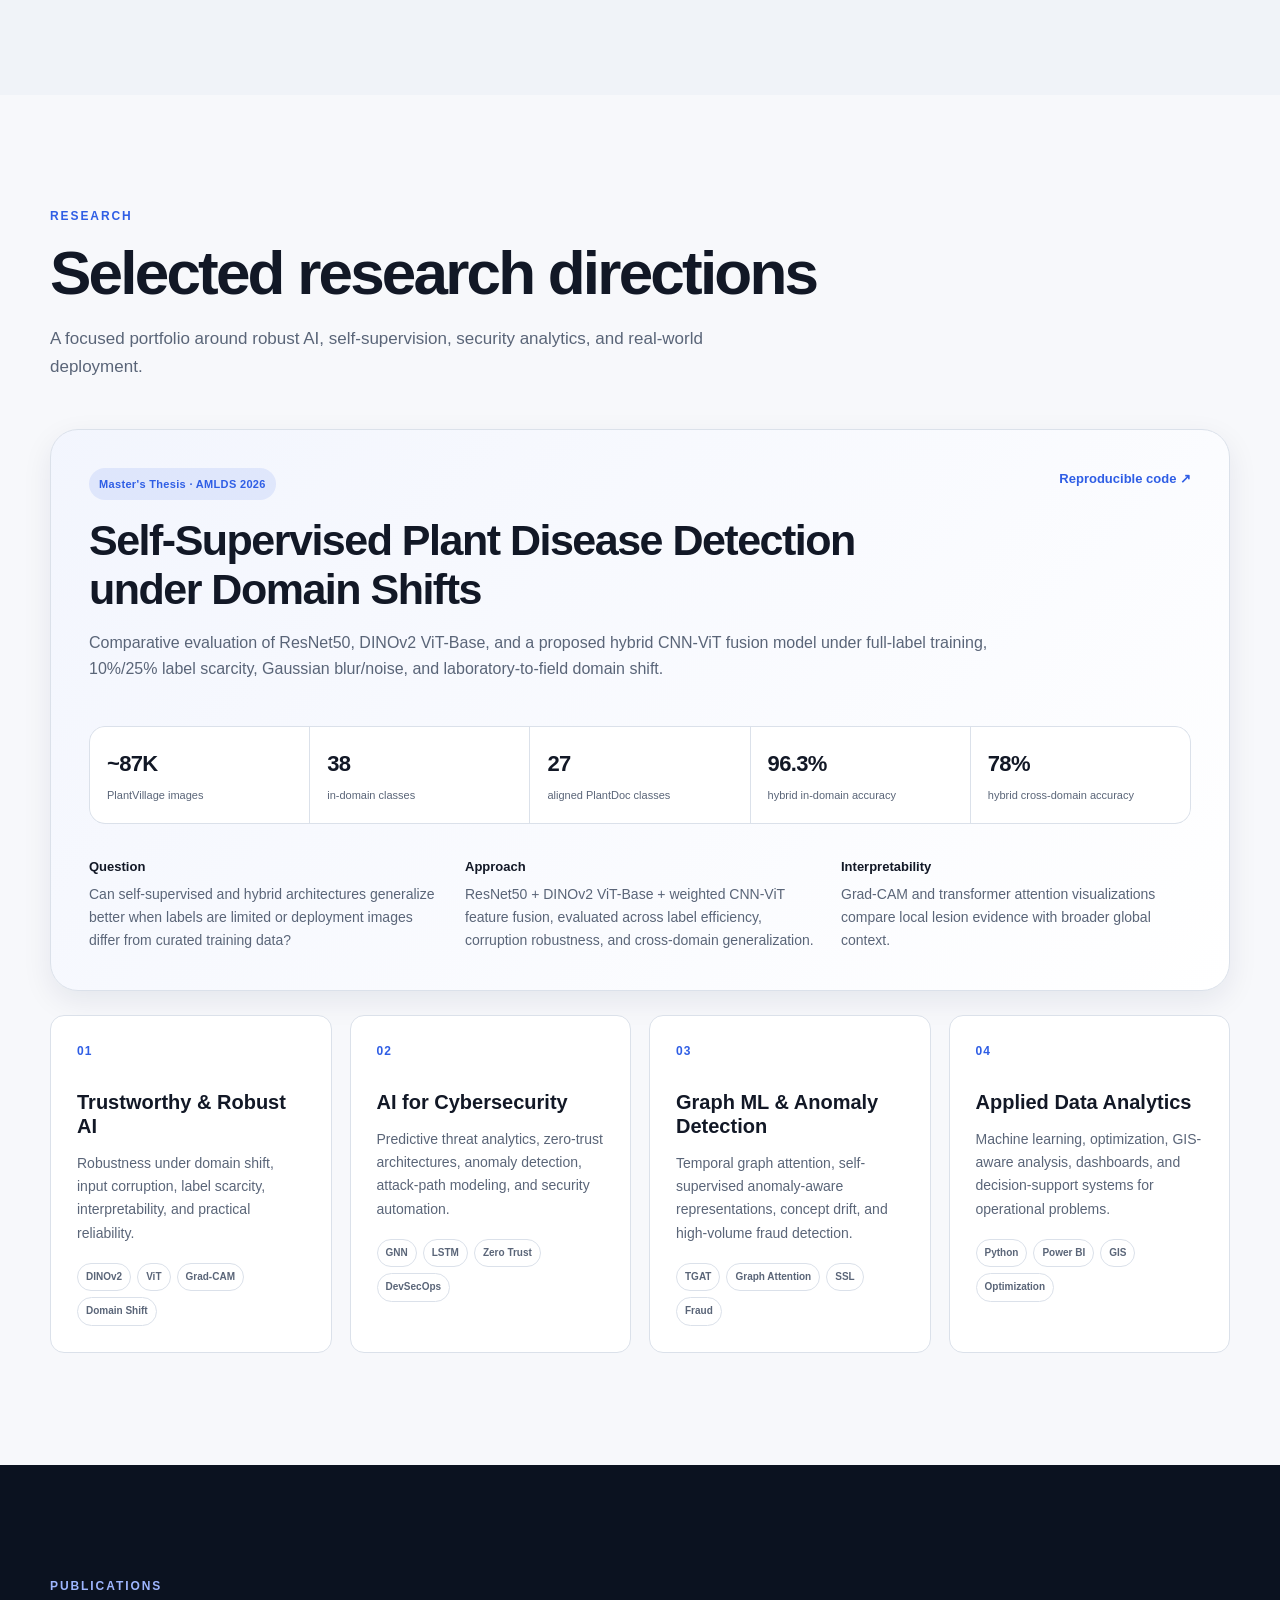
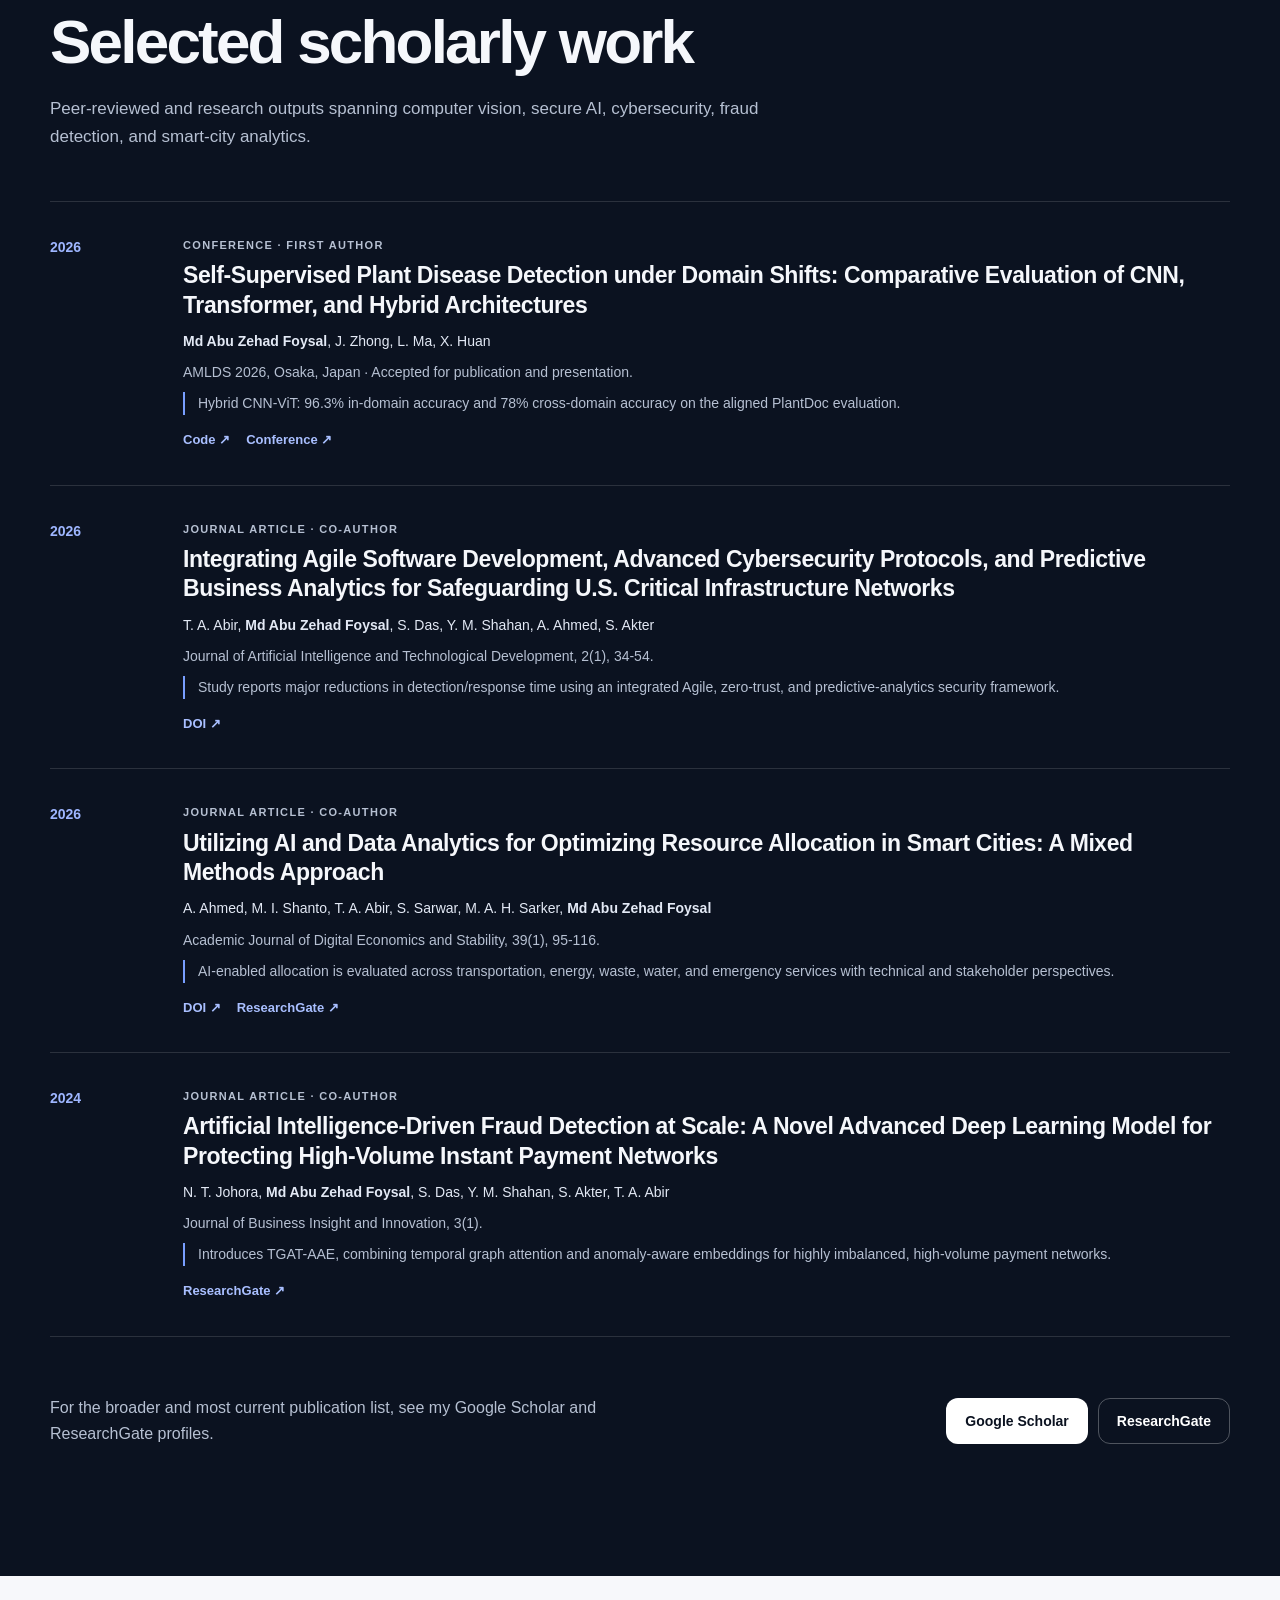
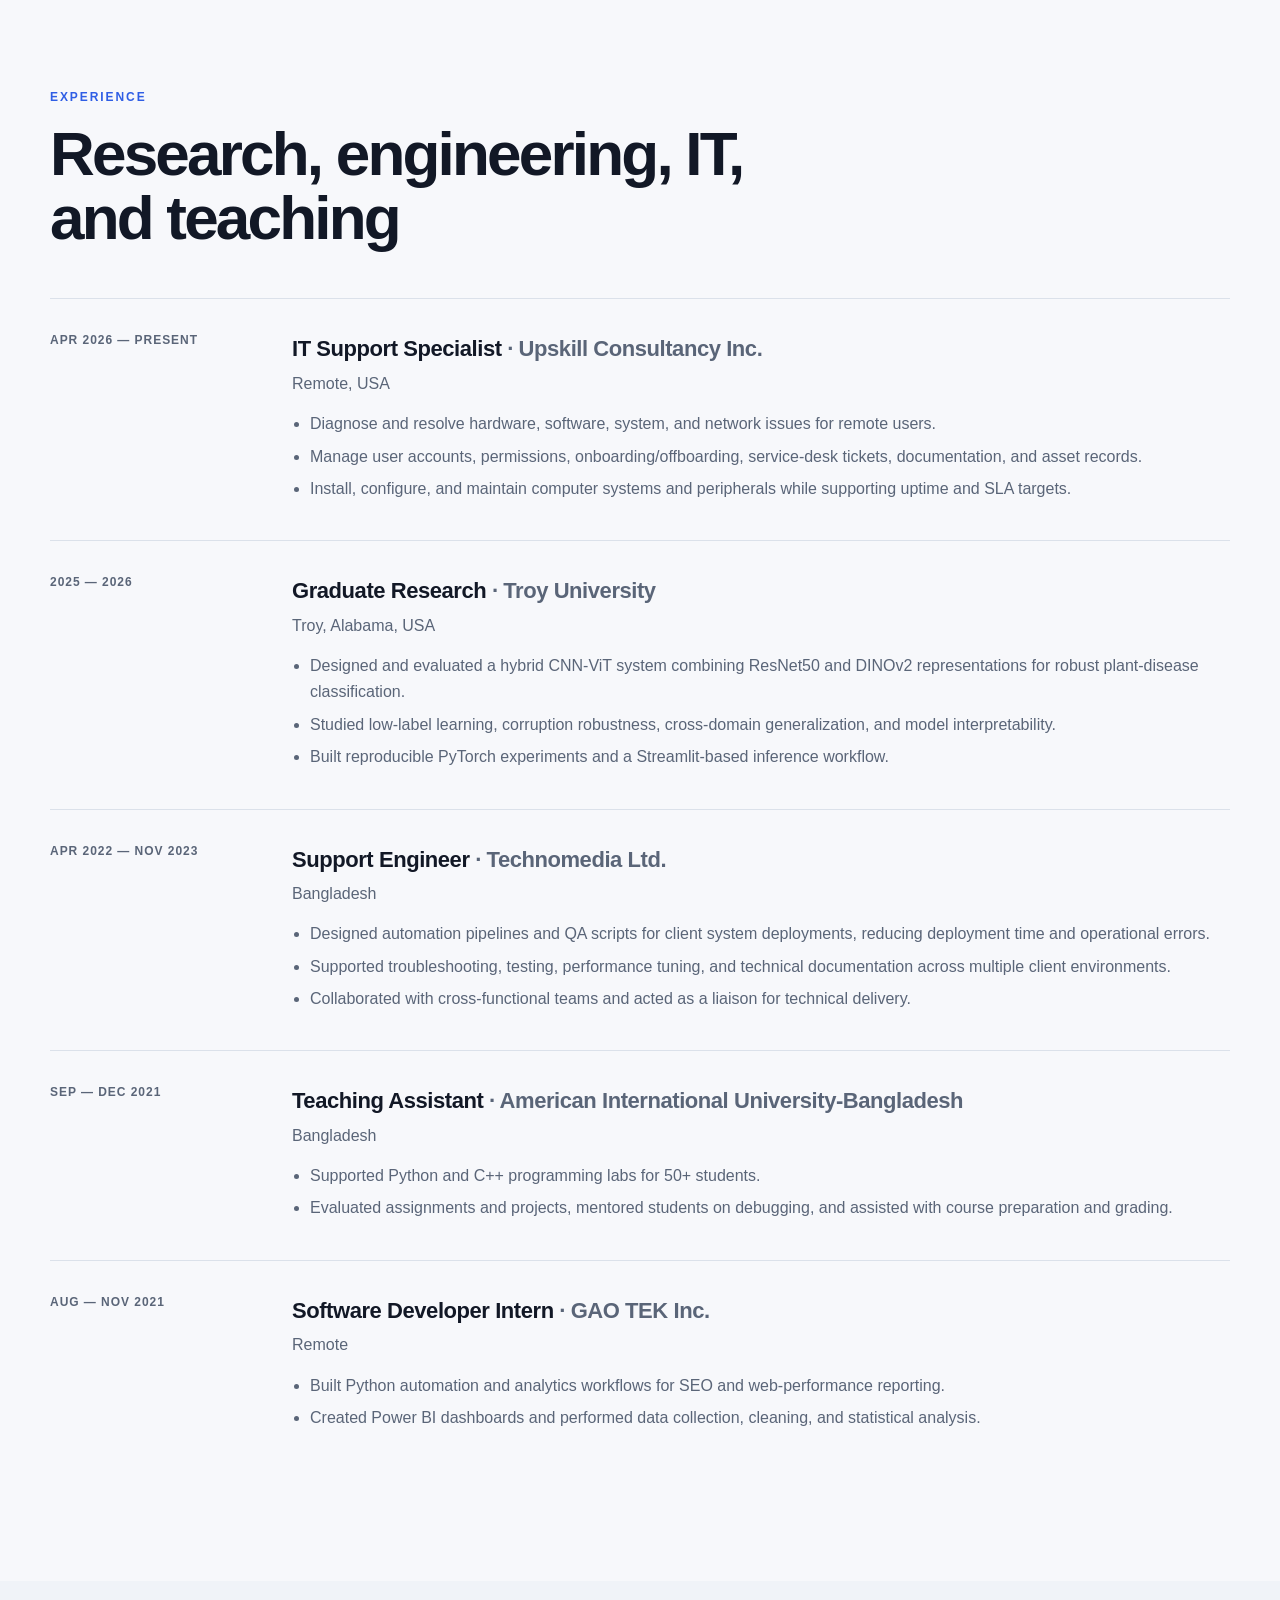
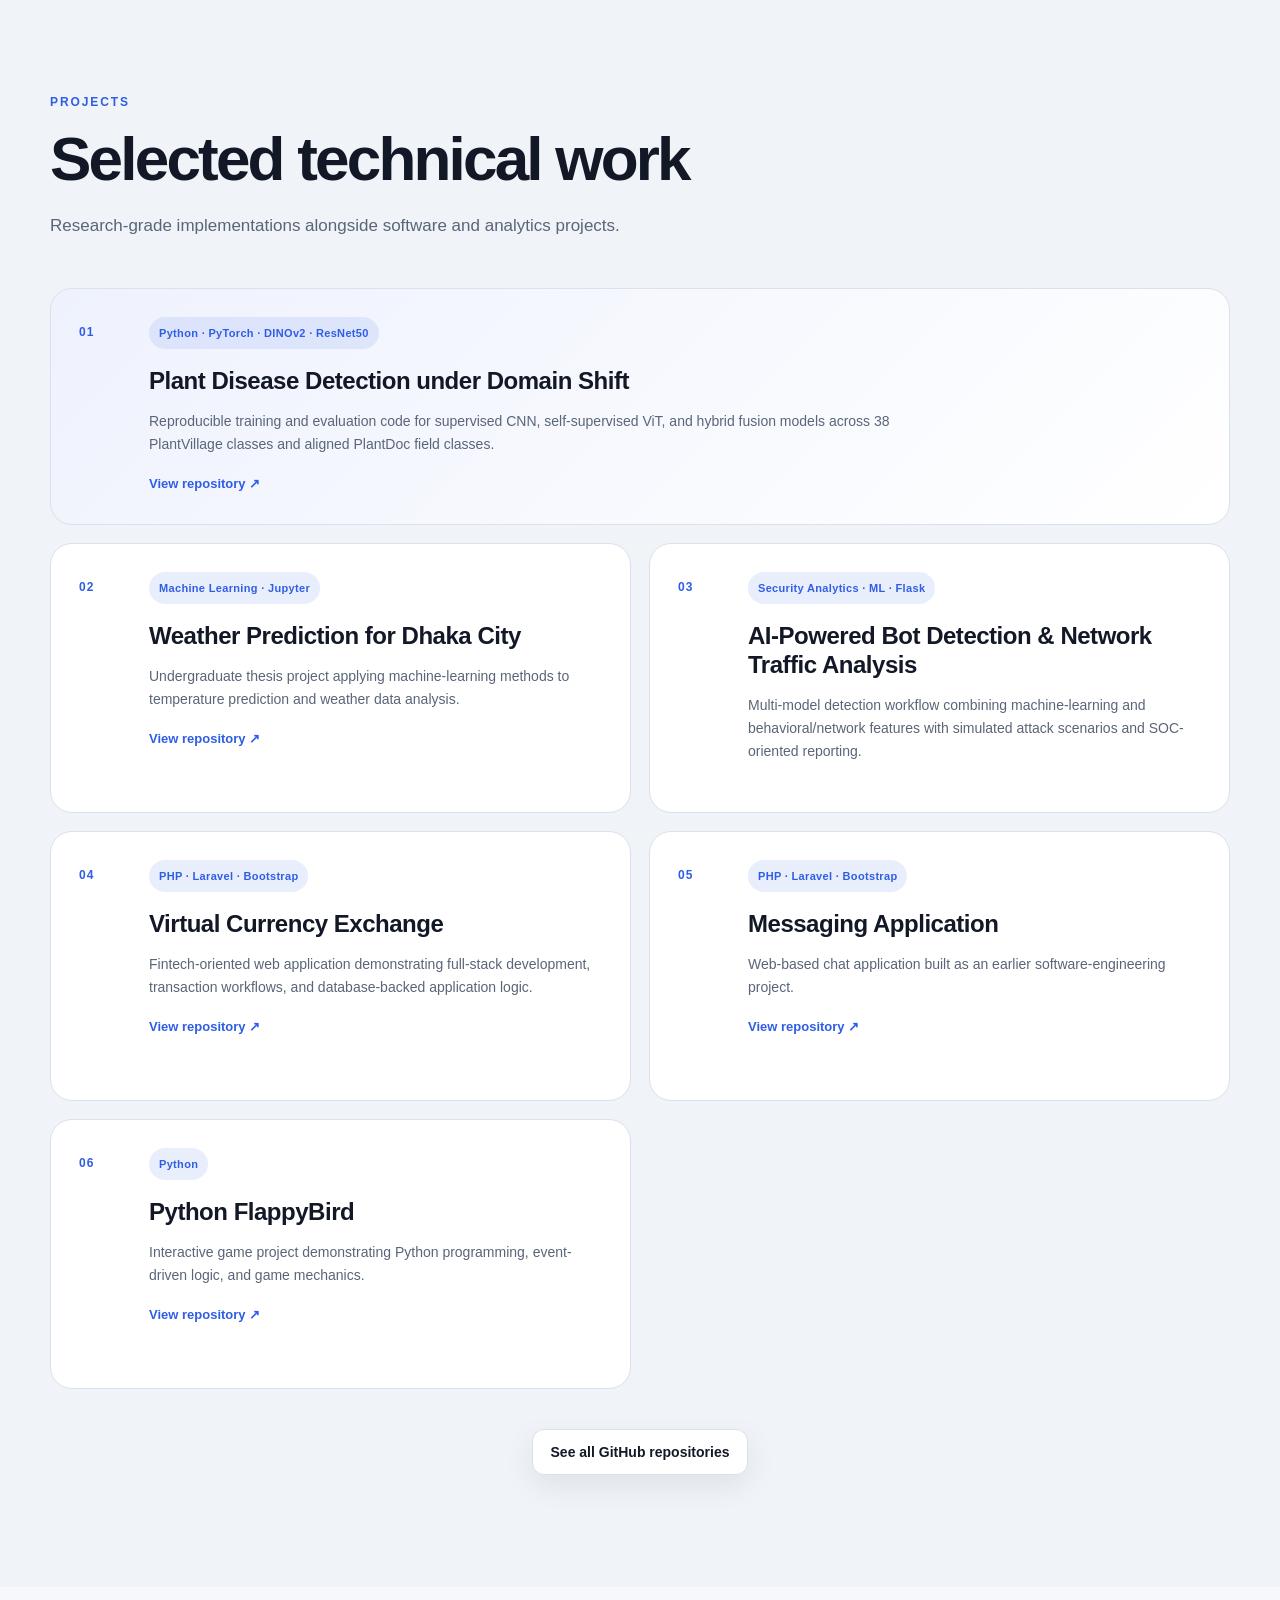
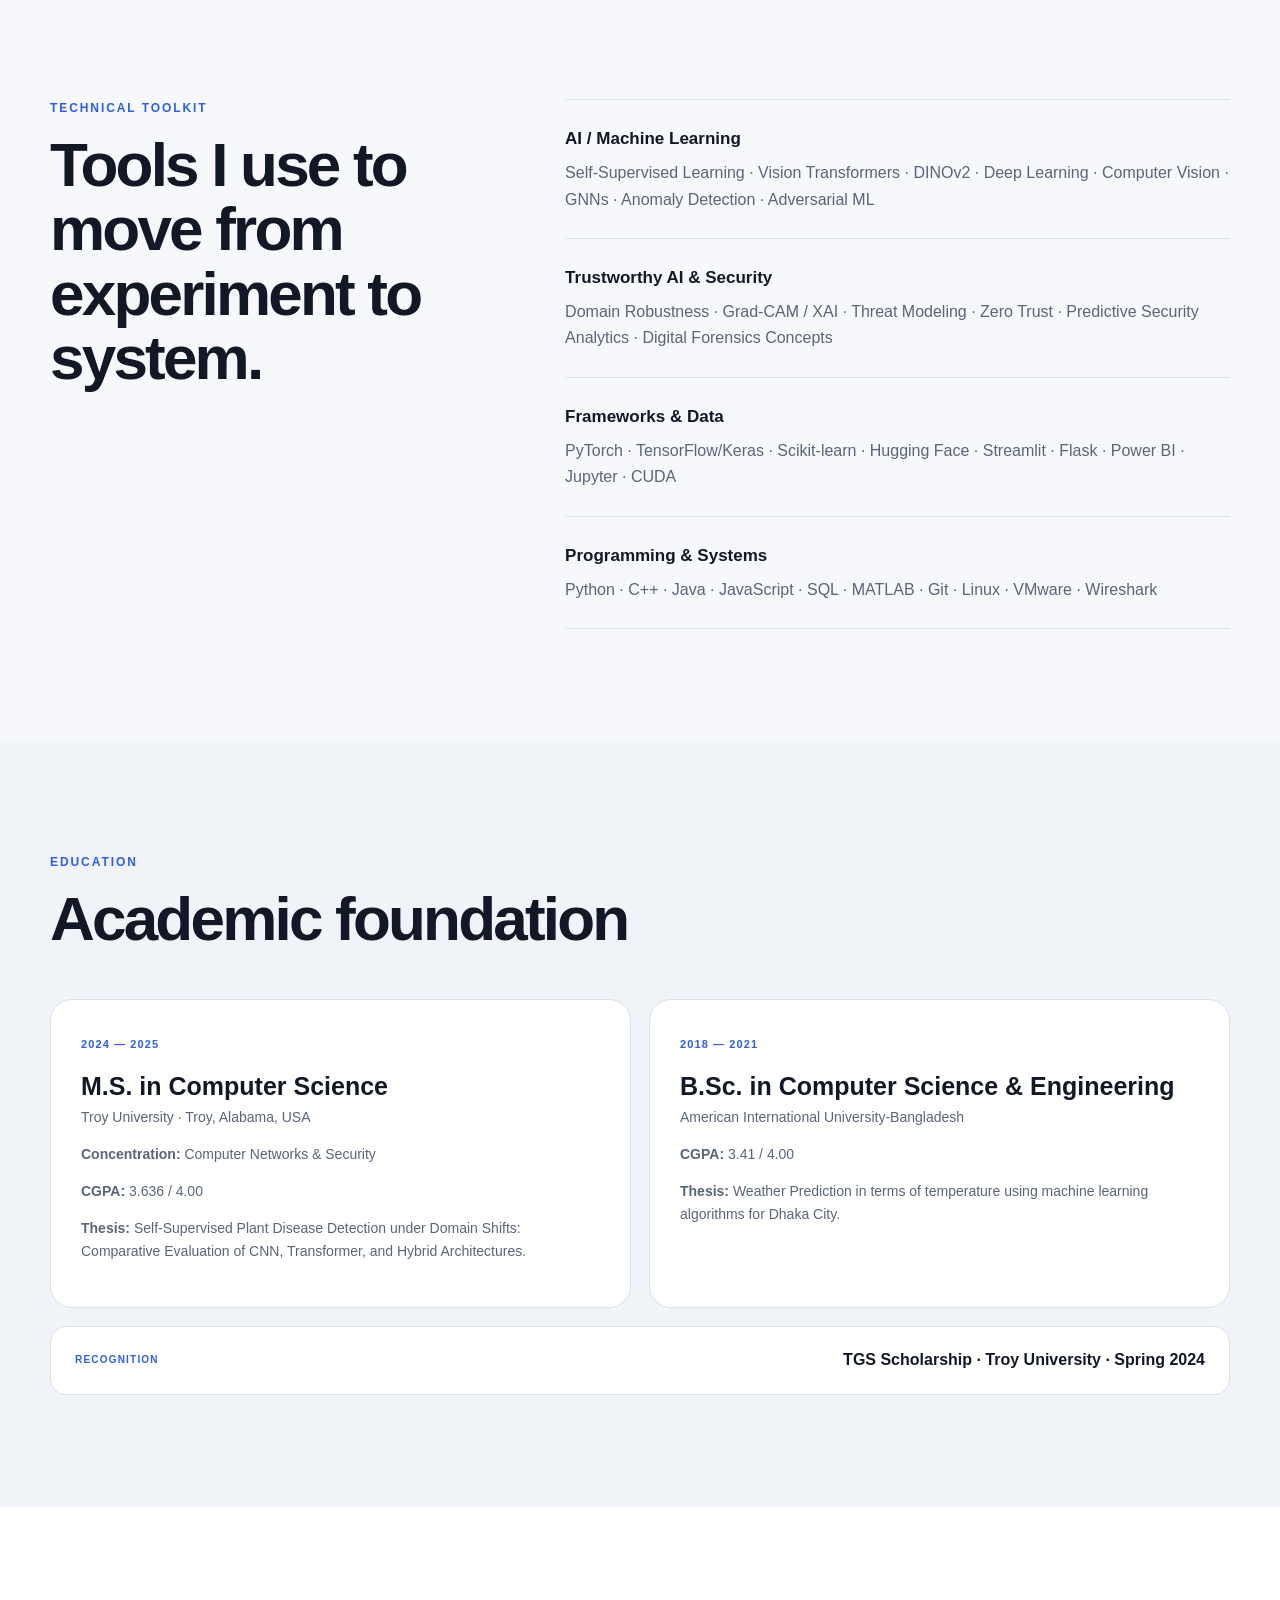
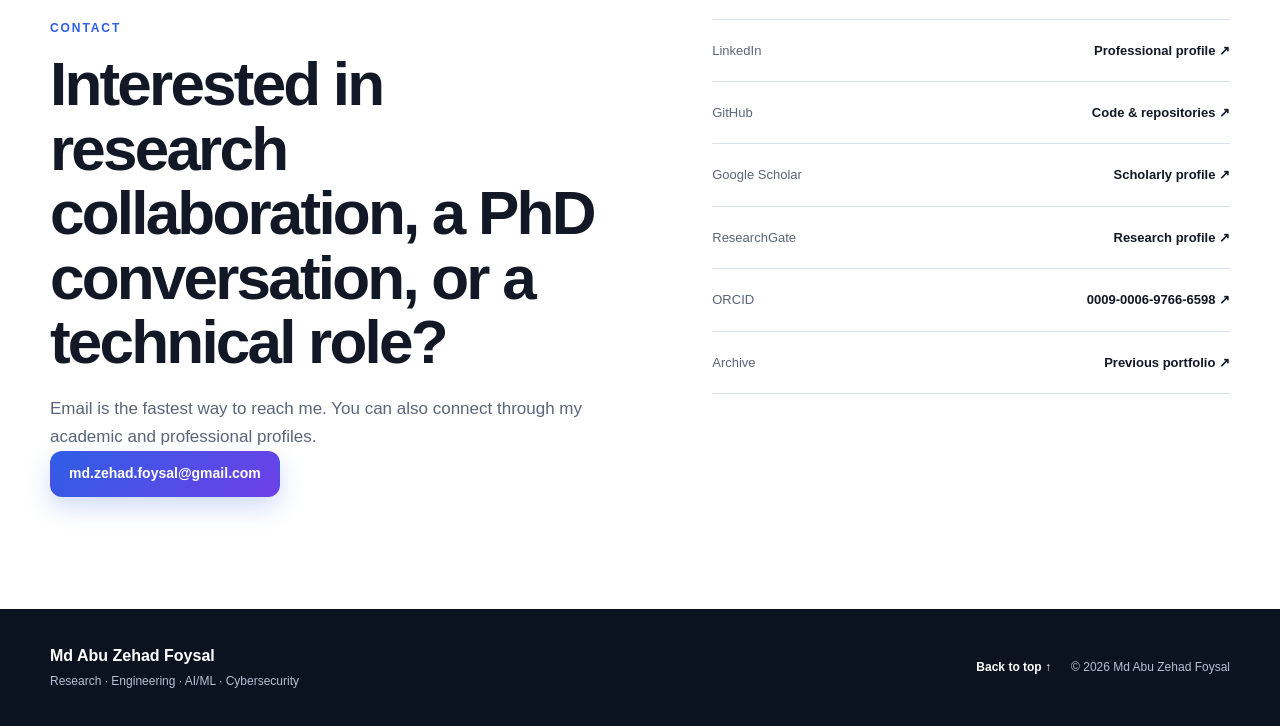
==== commit 95d1dbda: "Update index.html" ====
--- a/index.html
+++ b/index.html
@@ -51,7 +51,7 @@
     <div class="nav-wrap container">
       <a class="brand" href="/" aria-label="Go to homepage and top" title="Back to top">
         <span class="brand-mark" aria-hidden="true" style="display:inline-flex;width:44px;height:44px;border-radius:50%;overflow:hidden;flex:0 0 44px;align-items:center;justify-content:center;">
-          <img src="/assets/img/md-abu-zehad-foysal.png?v=20260901" alt="" width="44" height="44" fetchpriority="high" style="width:100%;height:100%;display:block;object-fit:cover;object-position:50% 27%;transform:scale(1.7);">
+          <img src="/assets/img/md-abu-zehad-foysal.png?v=20260901" alt="" width="44" height="44" fetchpriority="high" style="width:100%;height:100%;display:block;object-fit:cover;object-position:50% 0%;transform:scale(1.9);">
         </span>
         <span class="brand-text">Md Abu Zehad Foysal</span>
       </a>
--- a/assets/css/styles.css
+++ b/assets/css/styles.css
@@ -76,7 +76,11 @@
   box-shadow: 0 8px 20px rgba(47, 94, 229, .18); flex: 0 0 auto;
 }
 .brand-mark img {
-  width: 100%; height: 100%; display: block; object-fit: cover; object-position: 50% 27%; transform: scale(1.7);
+  width: 100%;
+  height: 100%;
+  object-fit: cover;
+  object-position: 50% 80%;
+  border-radius: 50%;
 }
 .brand-text { font-size: 15px; }
 .site-nav { display: flex; align-items: center; gap: 26px; font-size: 14px; font-weight: 650; }
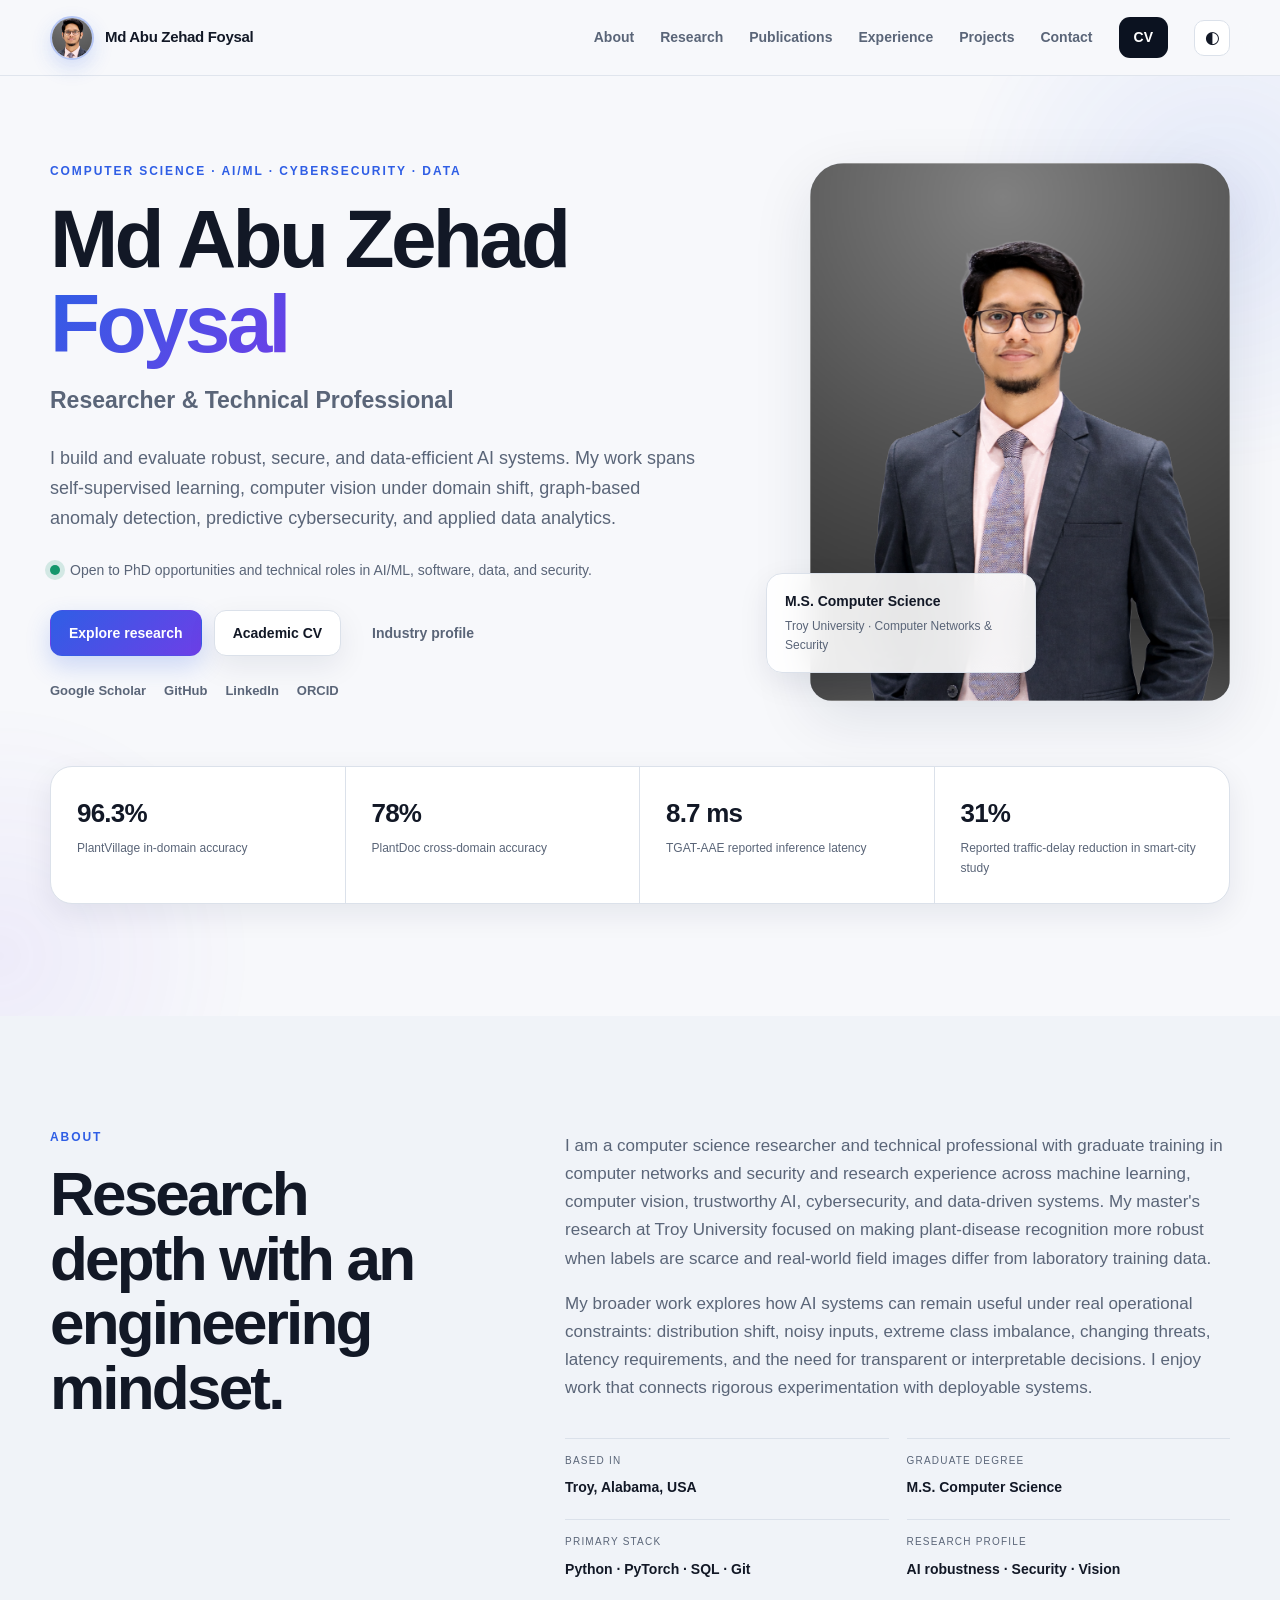
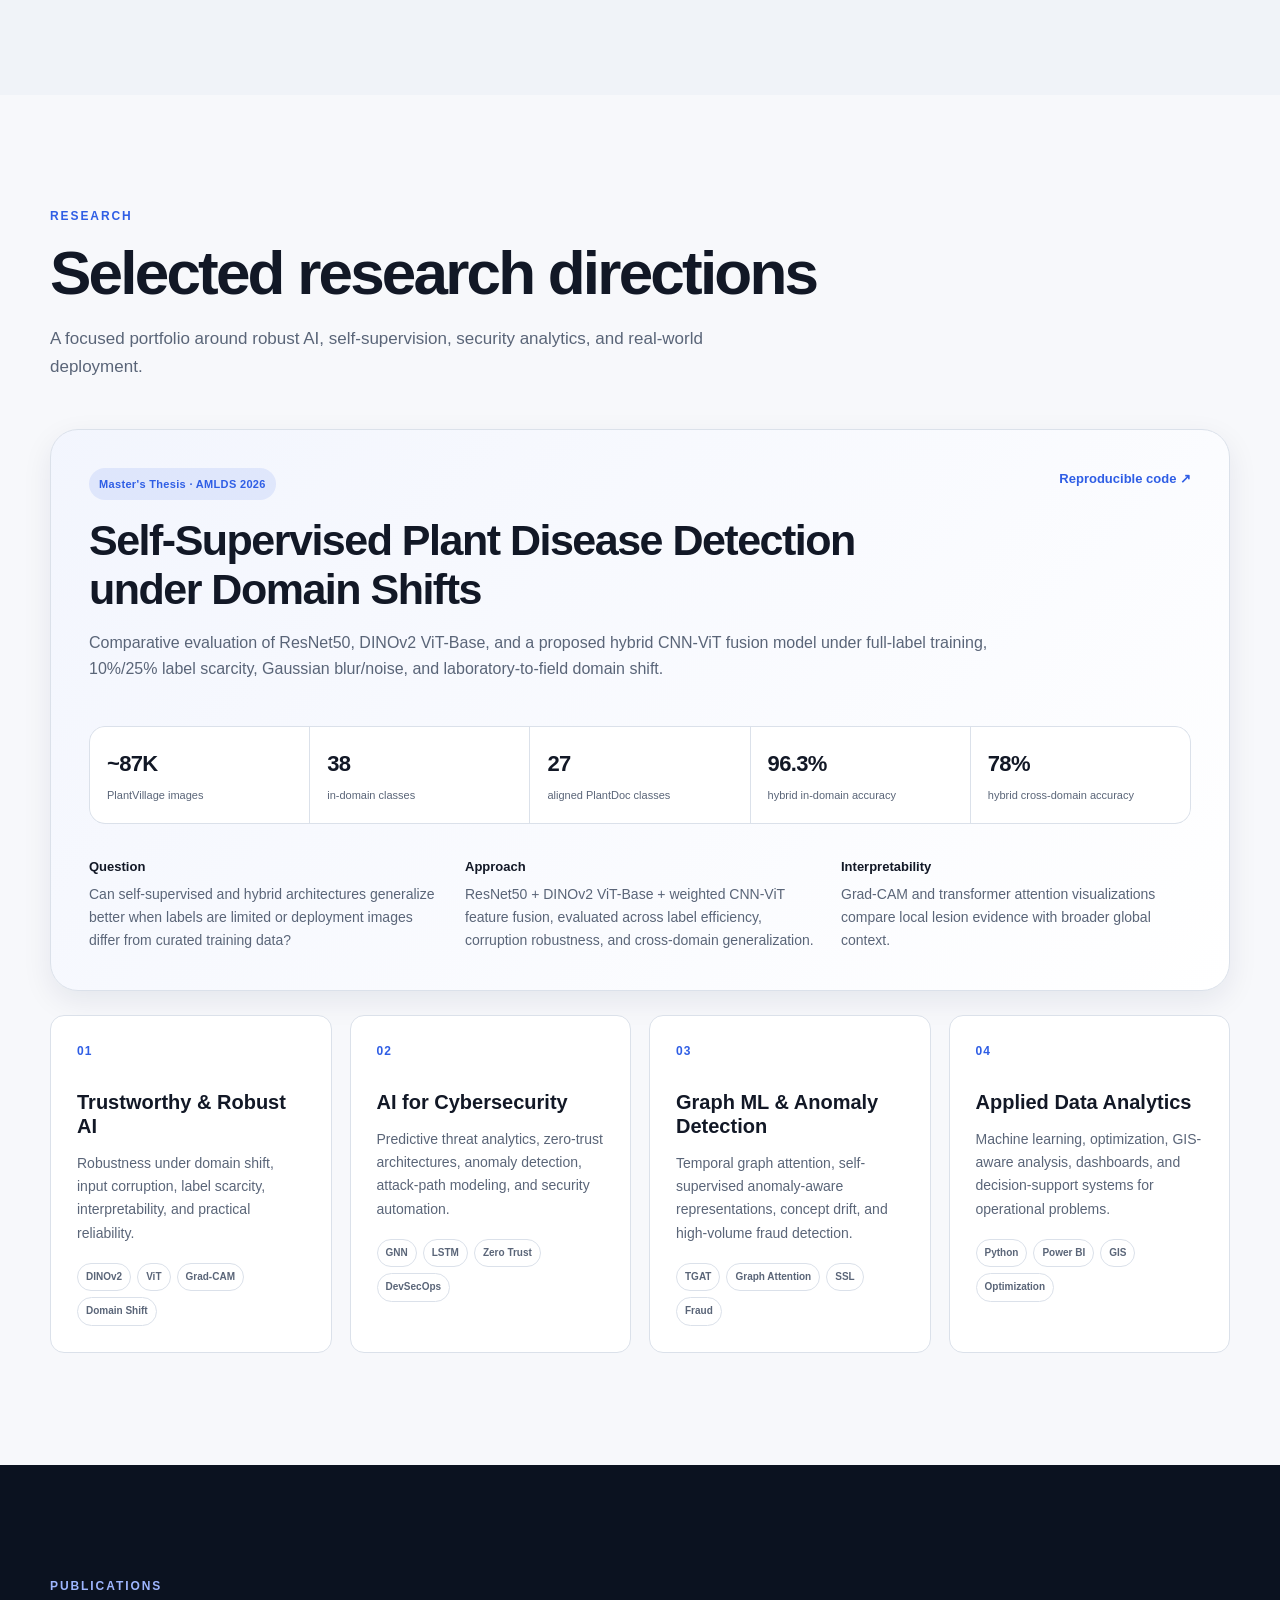
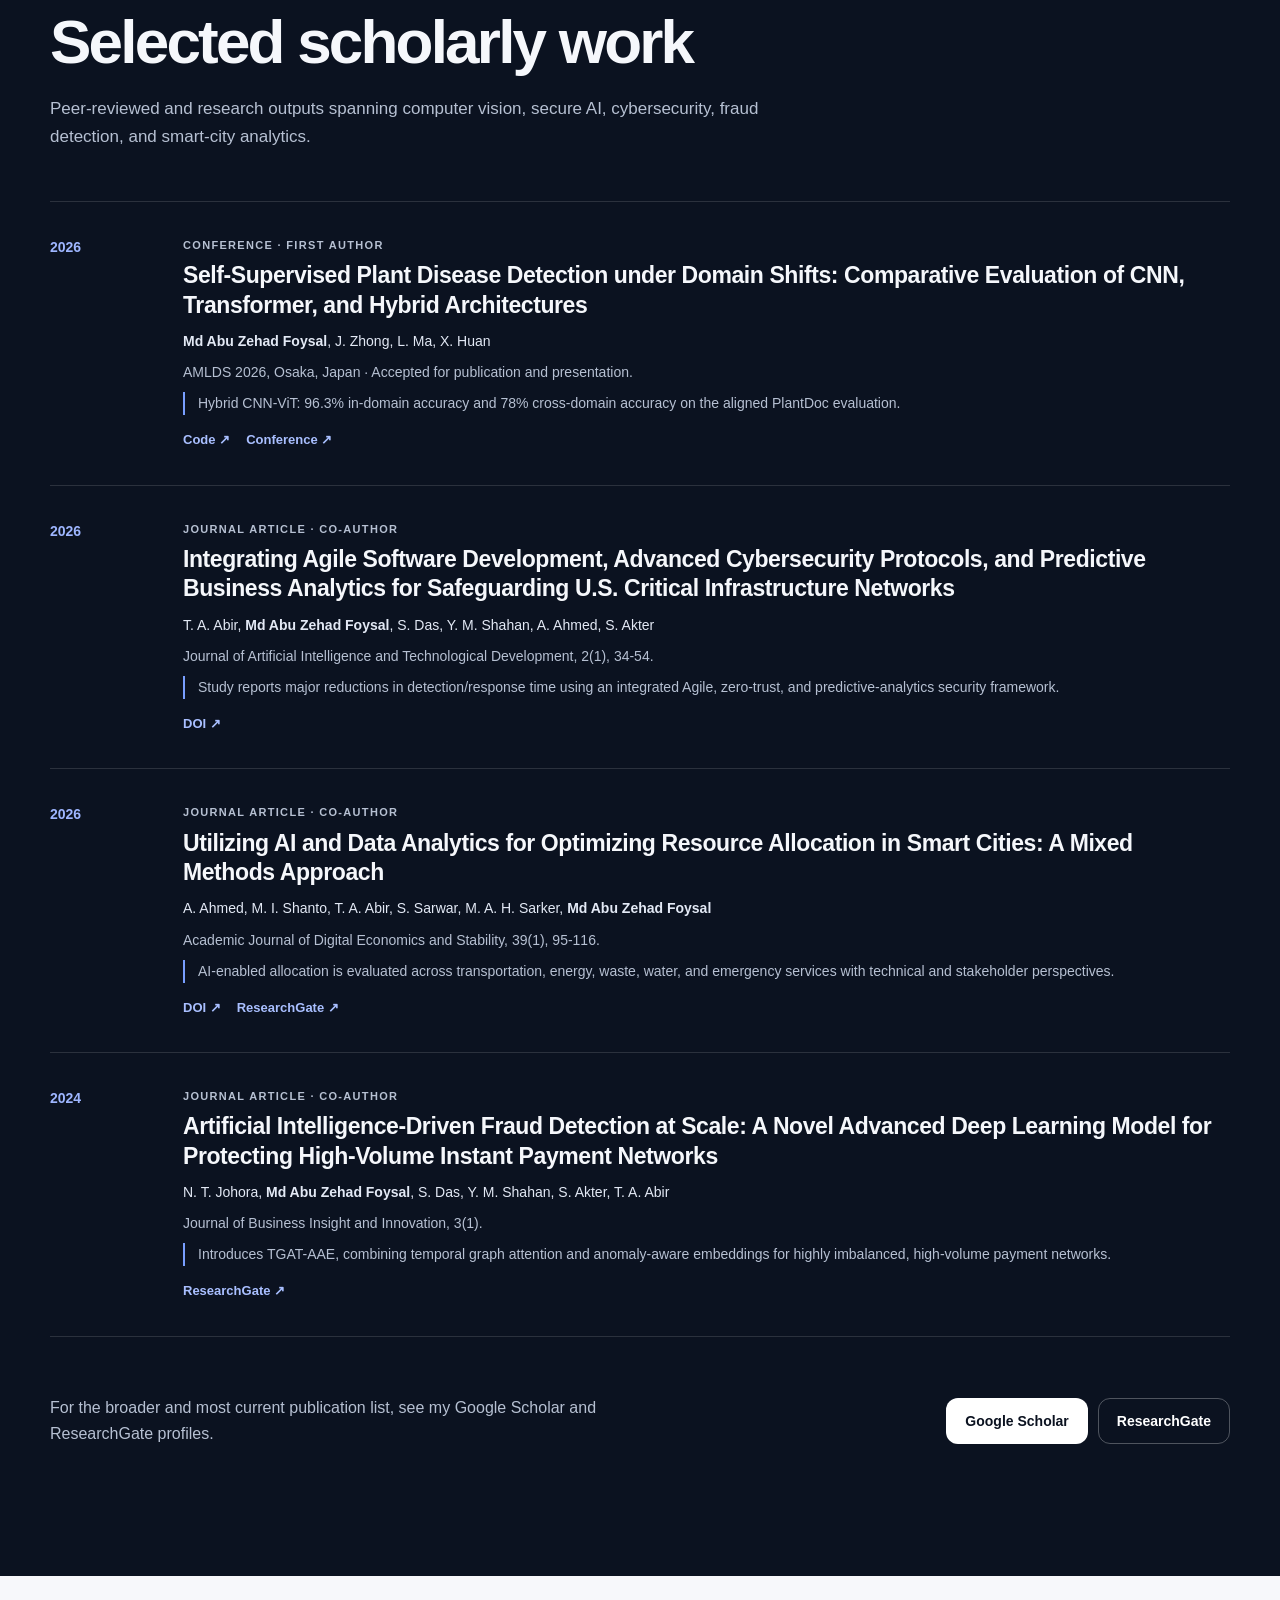
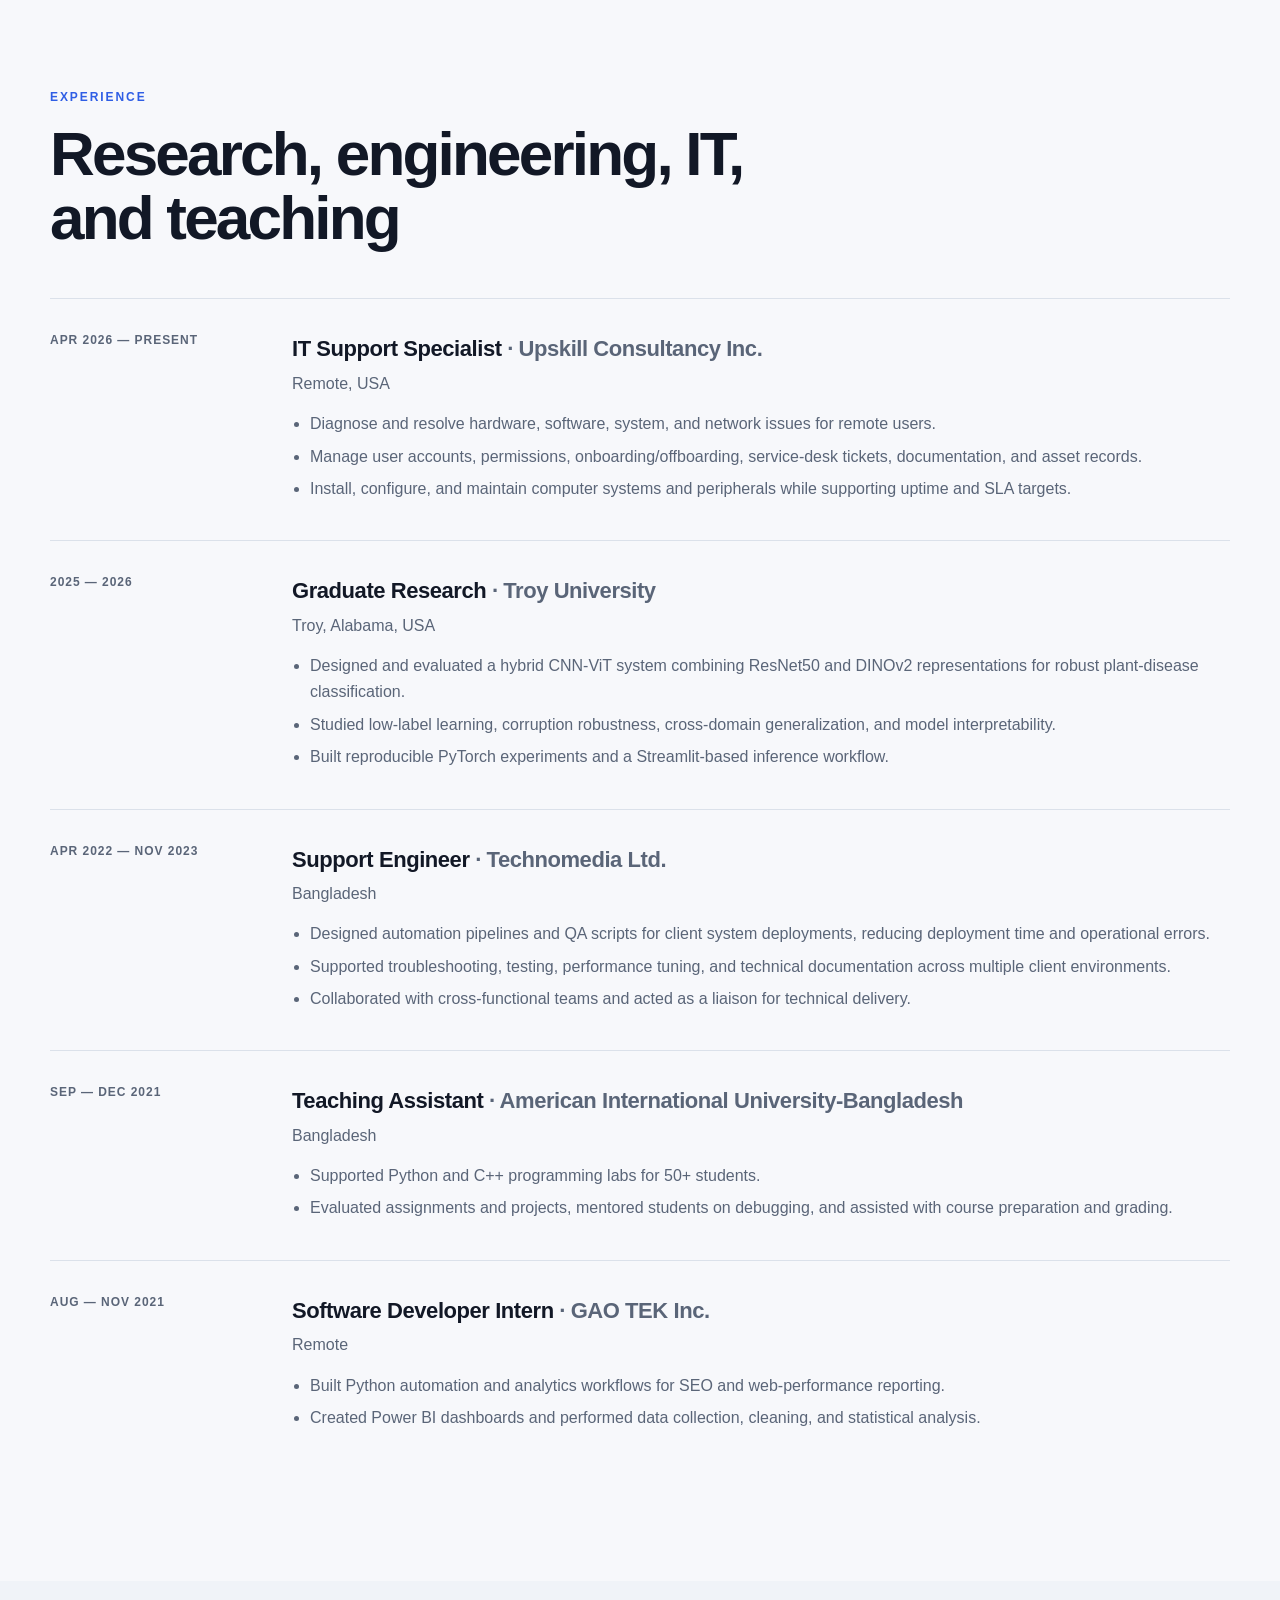
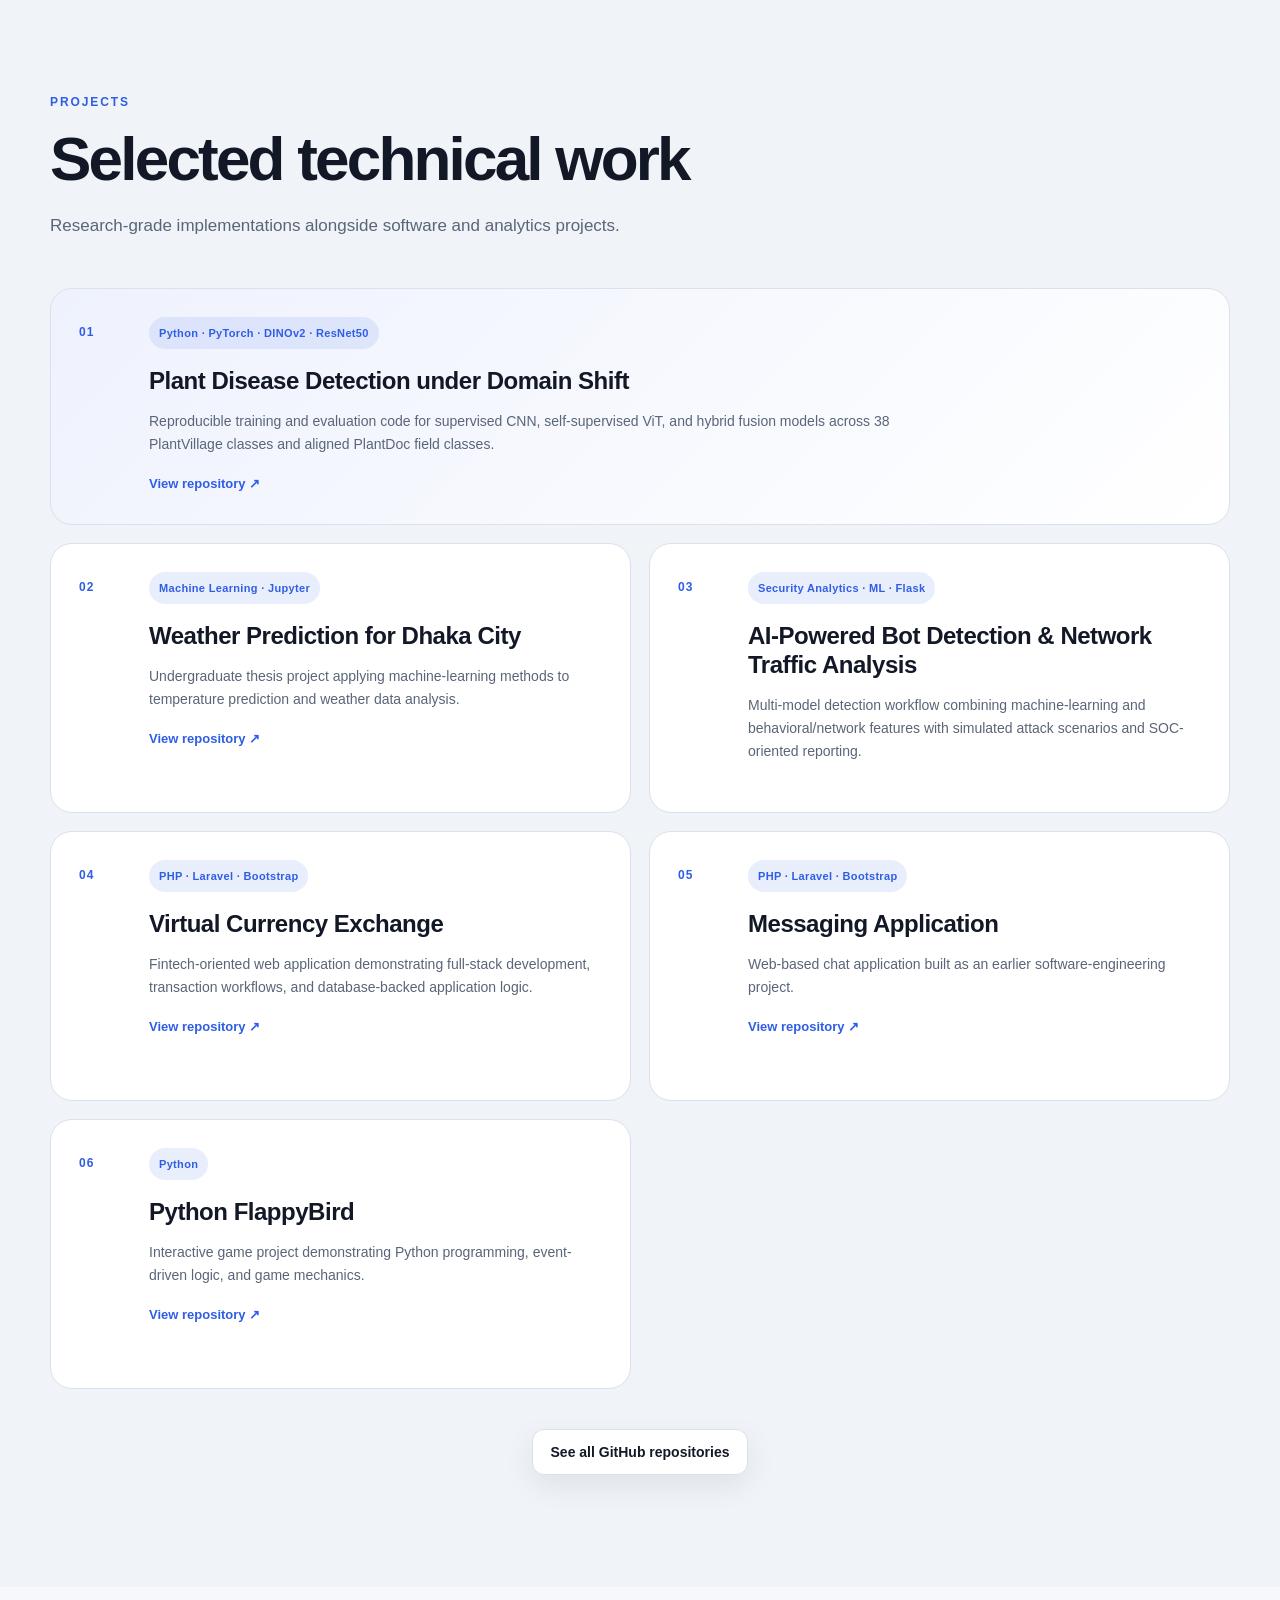
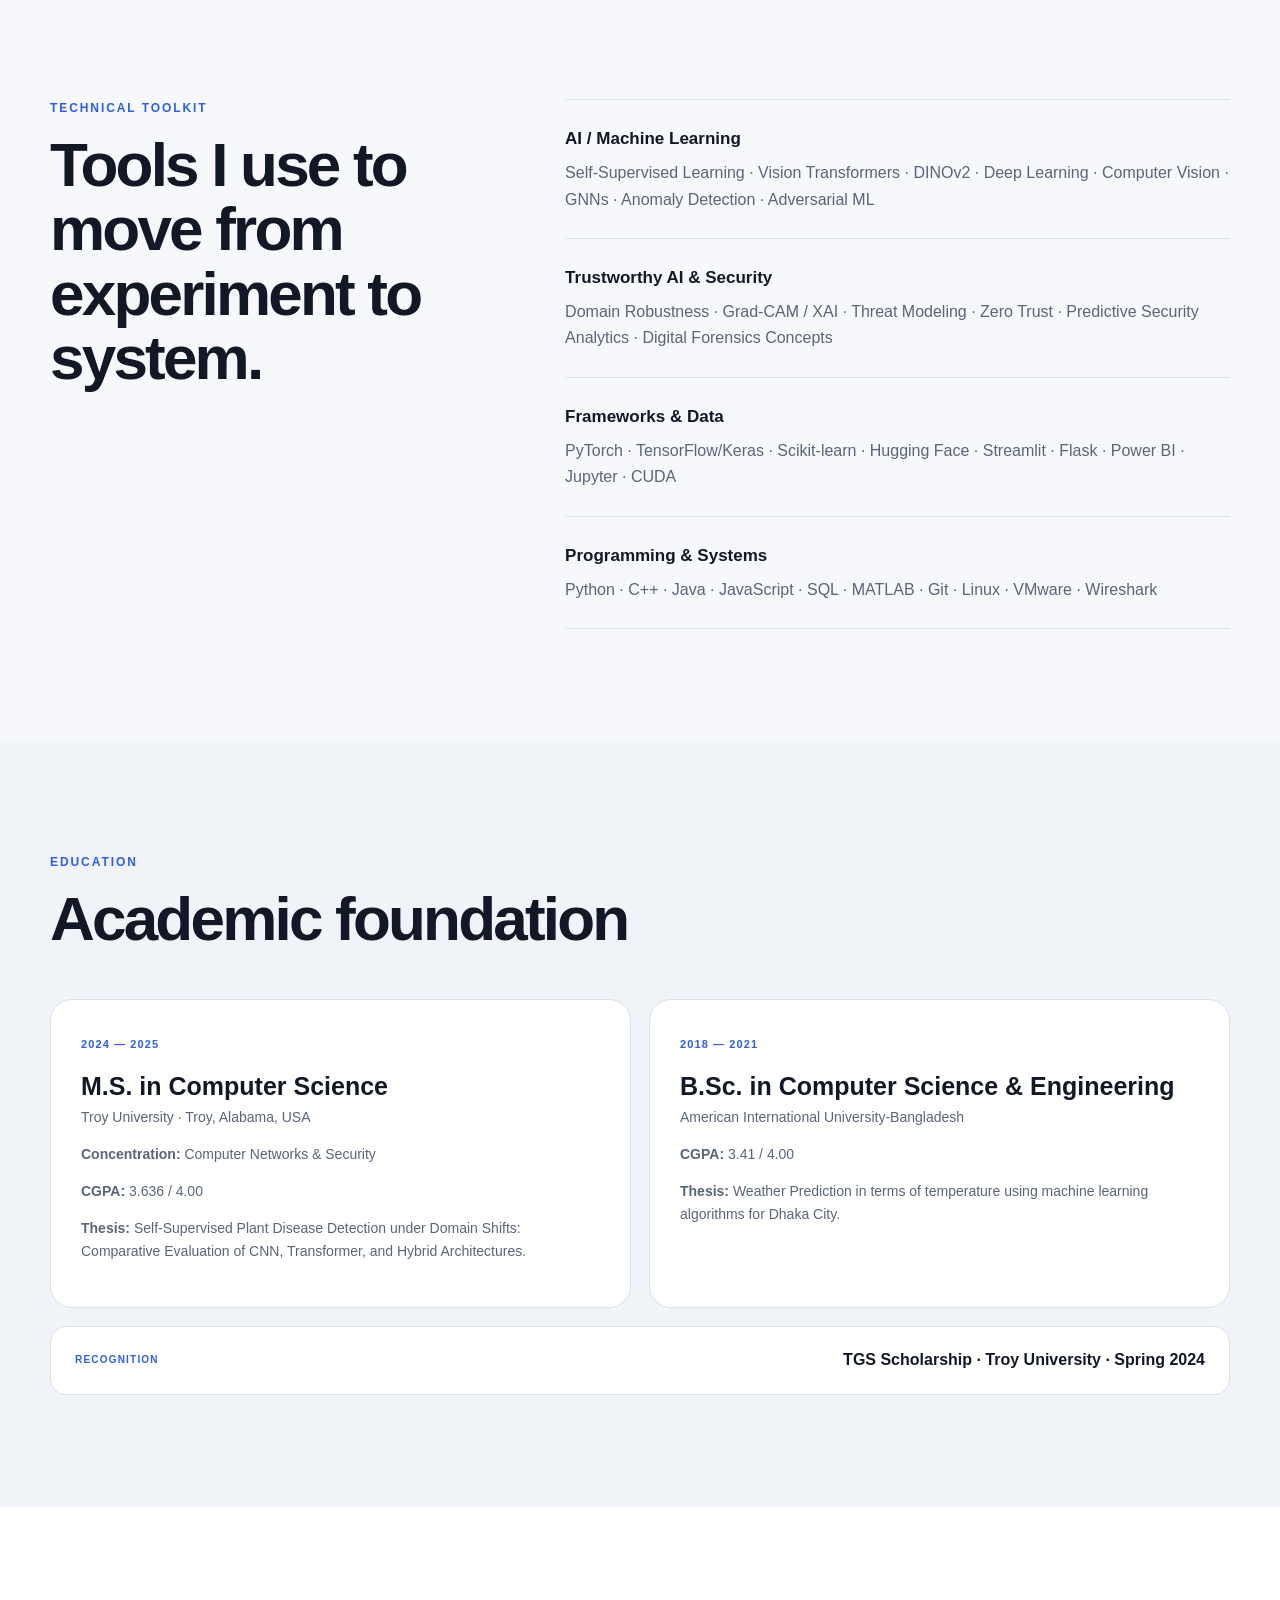
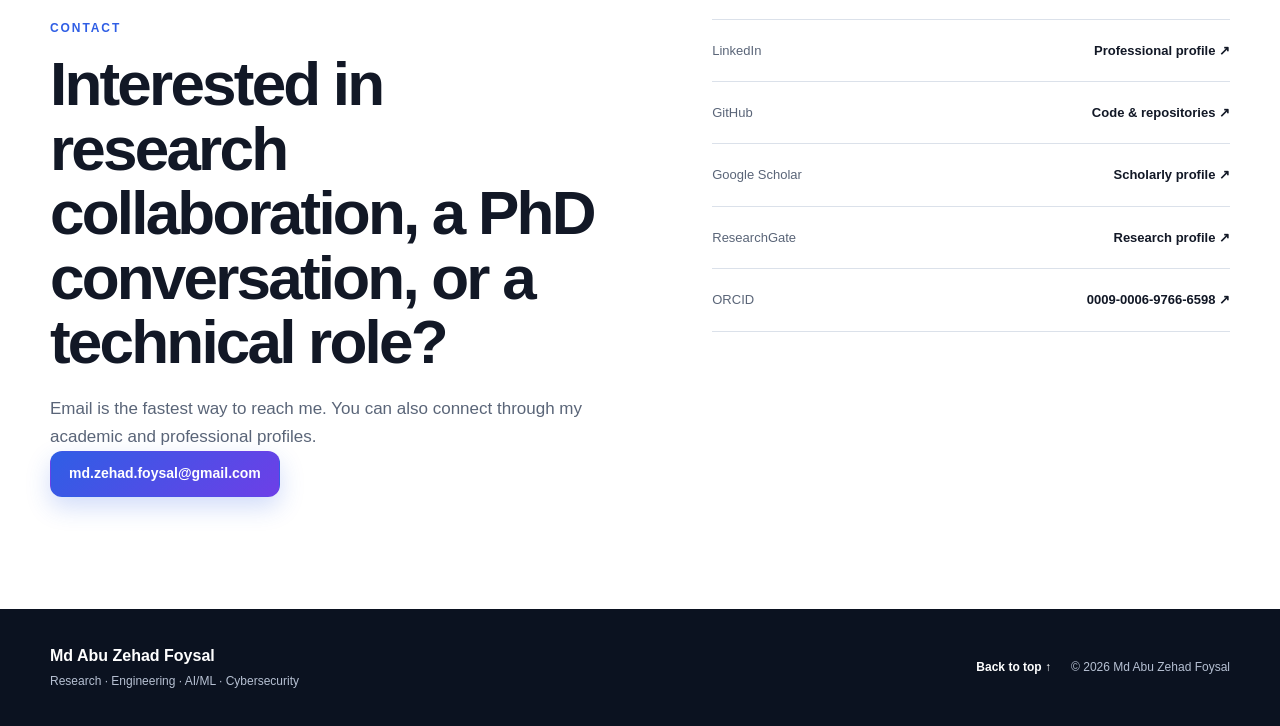
==== commit 3c603cc8: "Update index.html" ====
--- a/index.html
+++ b/index.html
@@ -37,8 +37,7 @@
       "https://www.linkedin.com/in/azffoysal/",
       "https://scholar.google.com/citations?user=mBygL6QAAAAJ&hl=en",
       "https://www.researchgate.net/profile/Md-Abu-Zehad-Foysal",
-      "https://orcid.org/0009-0006-9766-6598",
-      "https://abuzehadfoysal.wordpress.com/"
+      "https://orcid.org/0009-0006-9766-6598"
     ]
   }
   </script>
@@ -578,7 +577,6 @@
           <a href="https://scholar.google.com/citations?user=mBygL6QAAAAJ&hl=en" target="_blank" rel="noopener"><span>Google Scholar</span><strong>Scholarly profile ↗</strong></a>
           <a href="https://www.researchgate.net/profile/Md-Abu-Zehad-Foysal" target="_blank" rel="noopener"><span>ResearchGate</span><strong>Research profile ↗</strong></a>
           <a href="https://orcid.org/0009-0006-9766-6598" target="_blank" rel="noopener"><span>ORCID</span><strong>0009-0006-9766-6598 ↗</strong></a>
-          <a href="https://abuzehadfoysal.wordpress.com/" target="_blank" rel="noopener"><span>Archive</span><strong>Previous portfolio ↗</strong></a>
         </div>
       </div>
     </section>
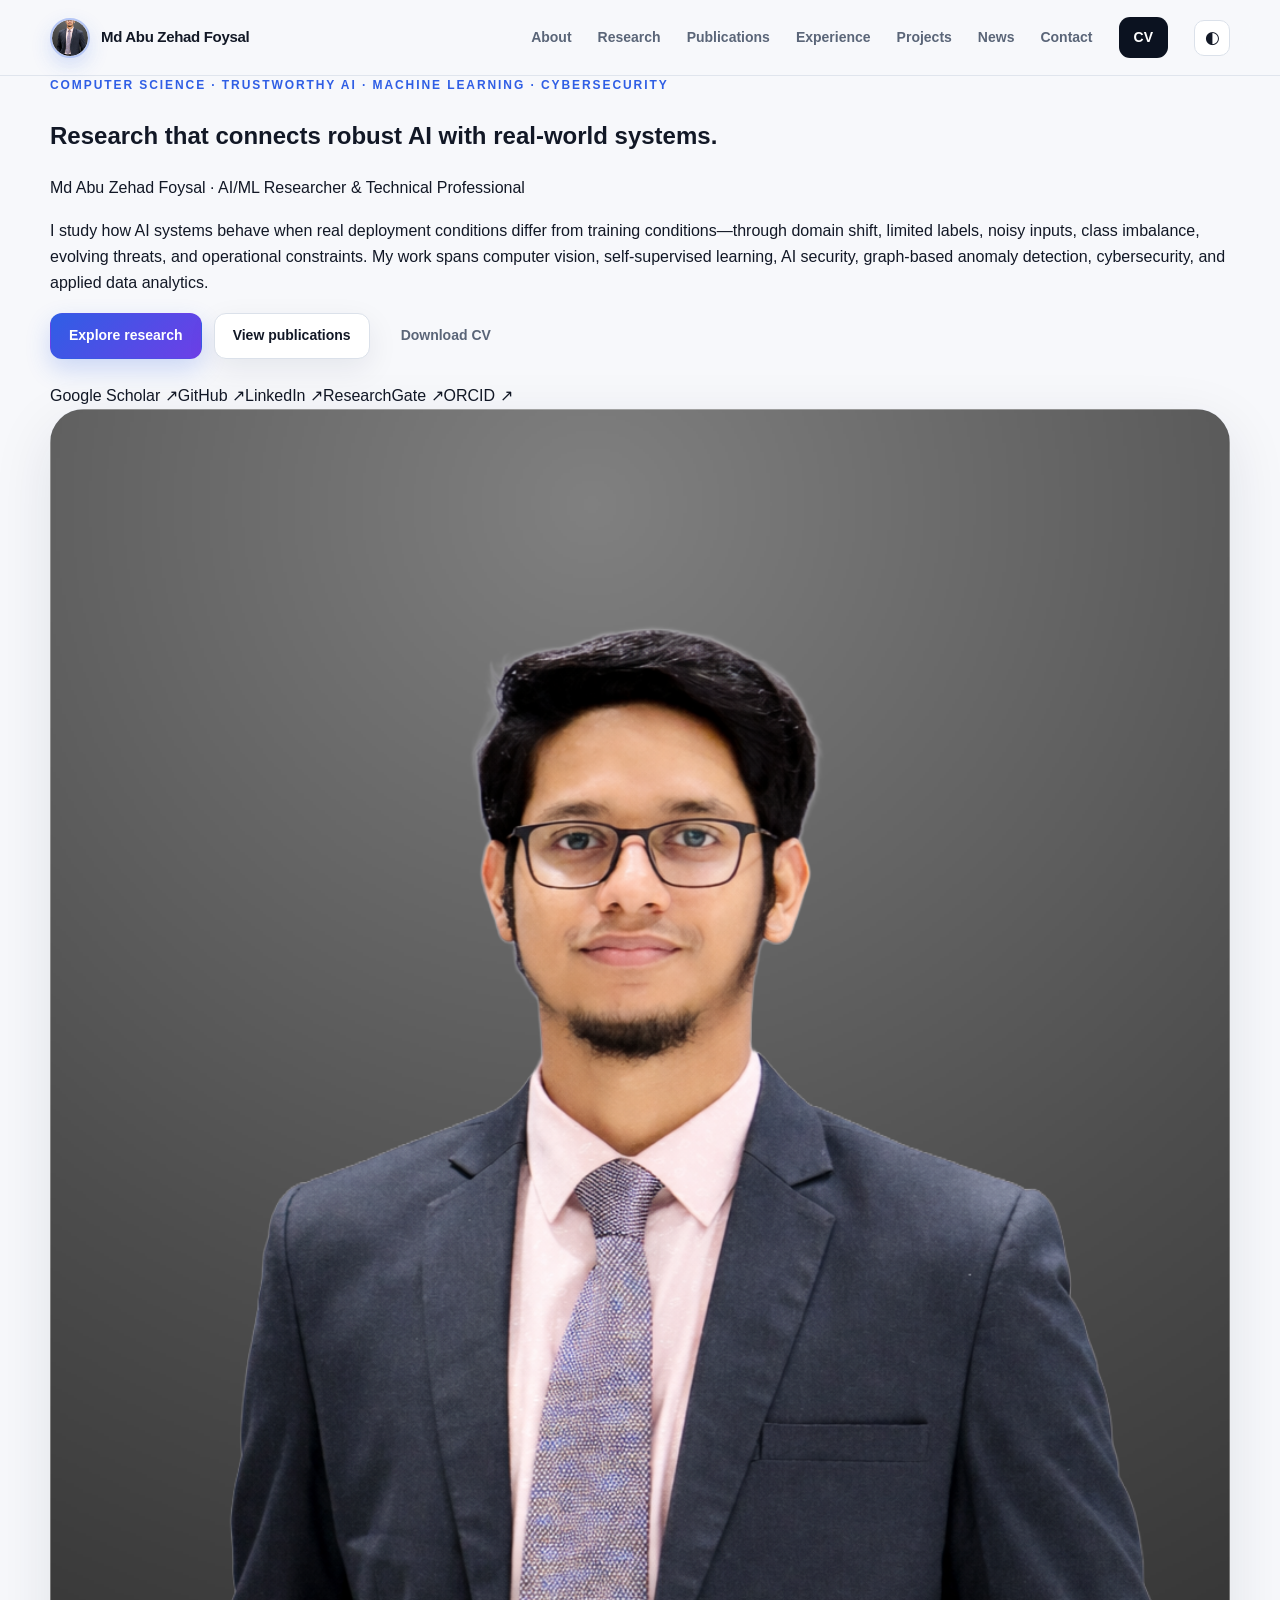
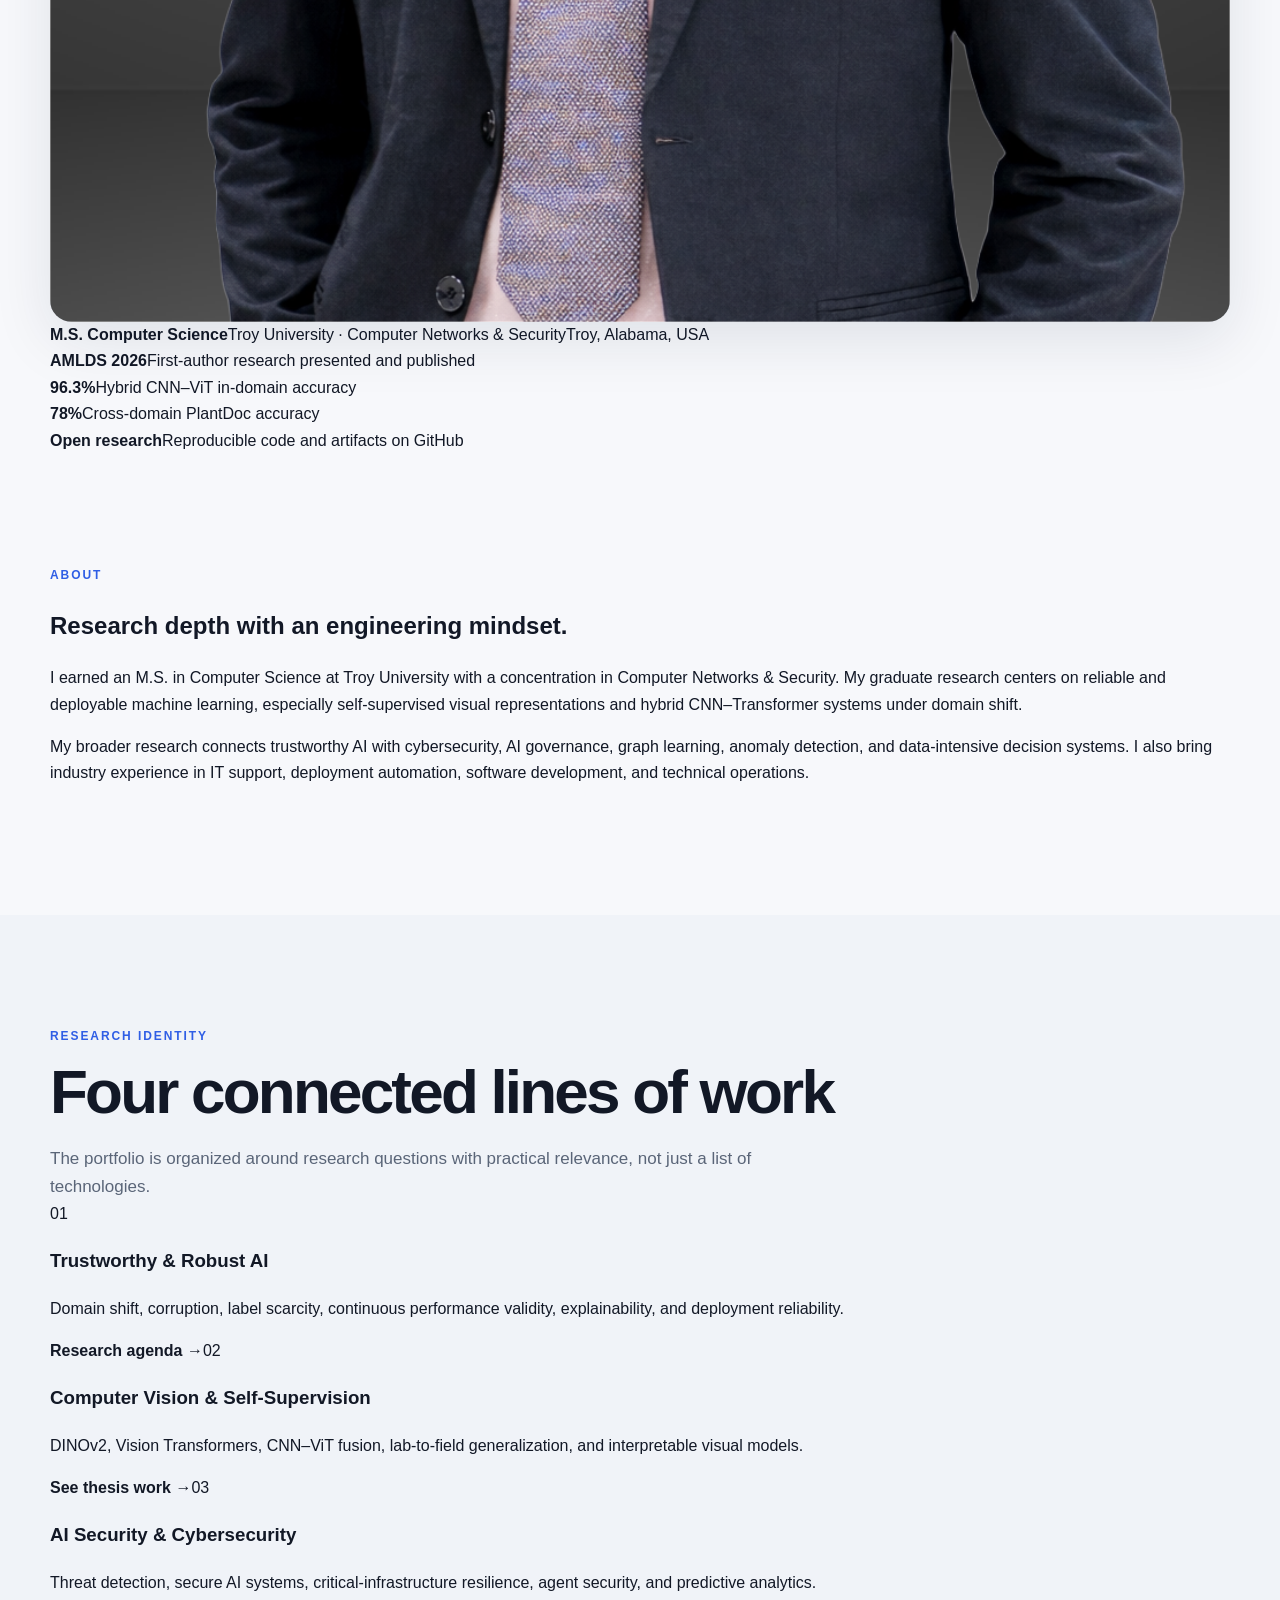
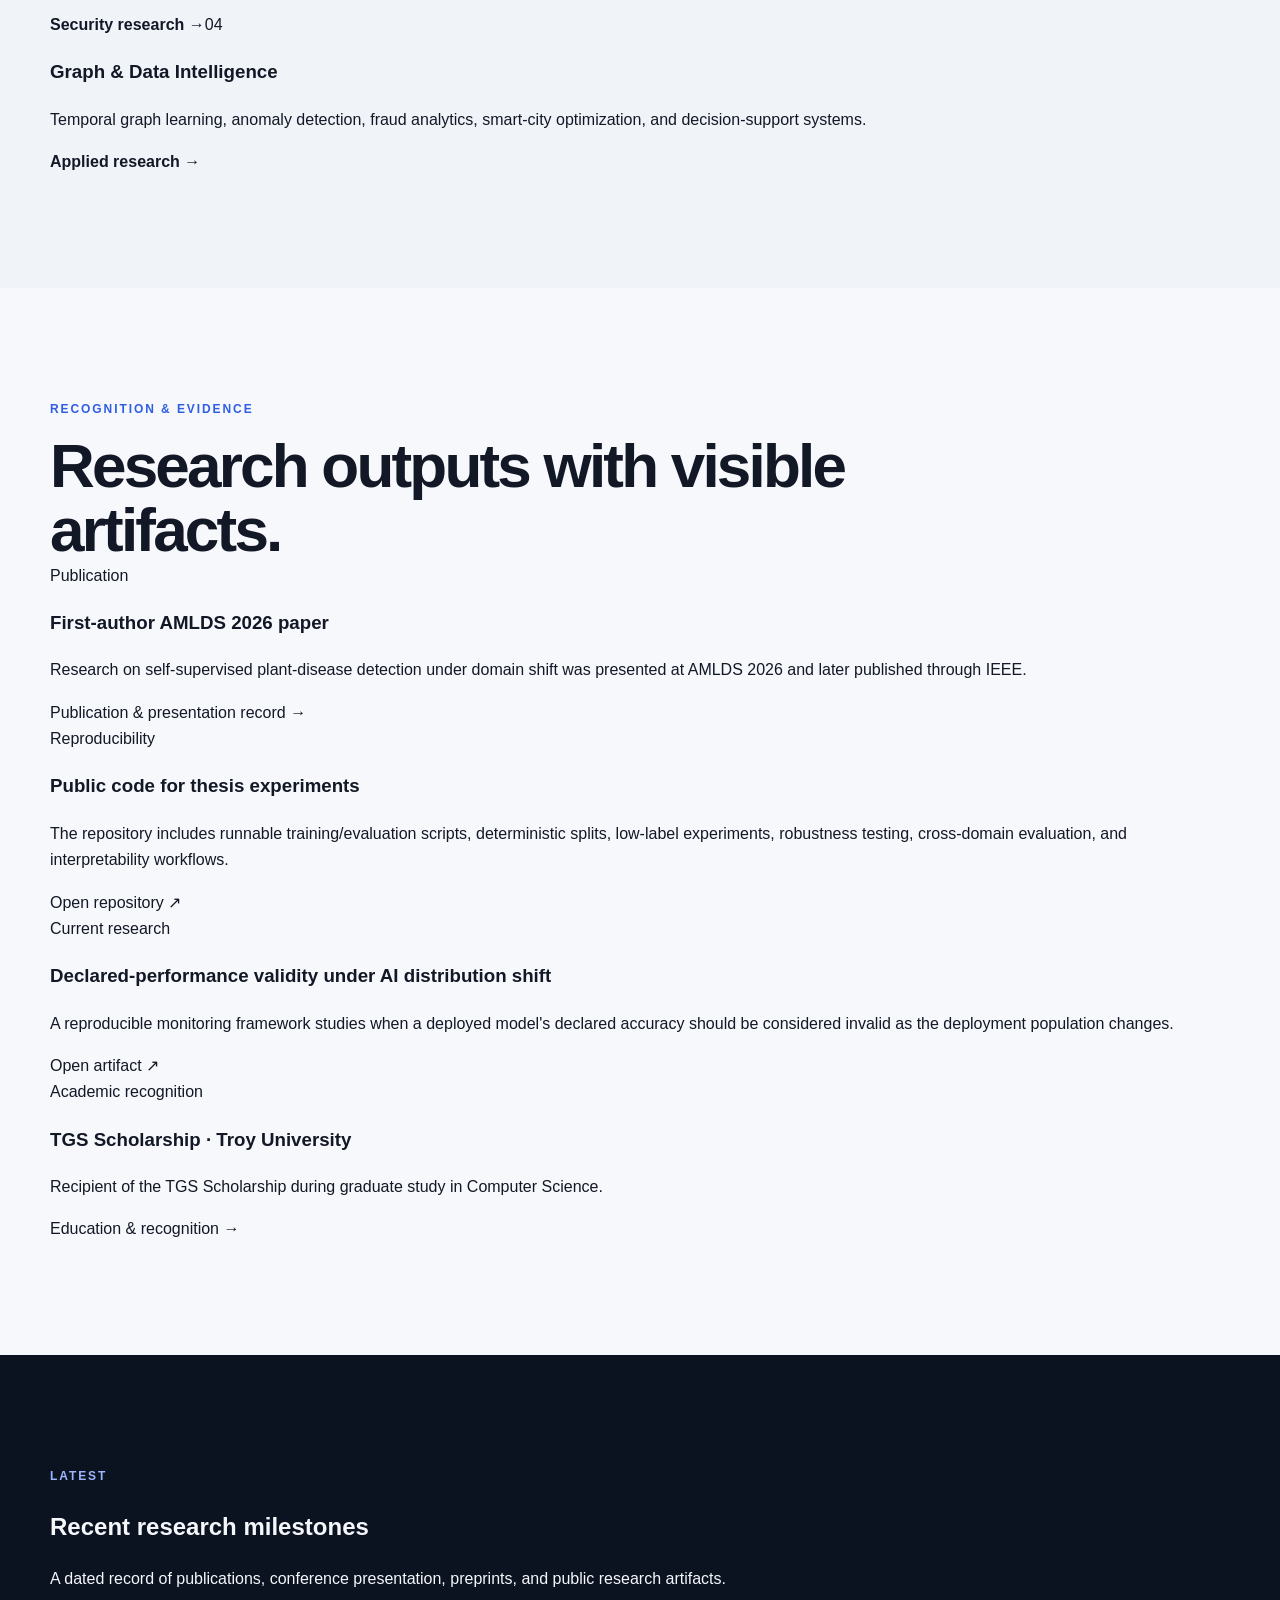
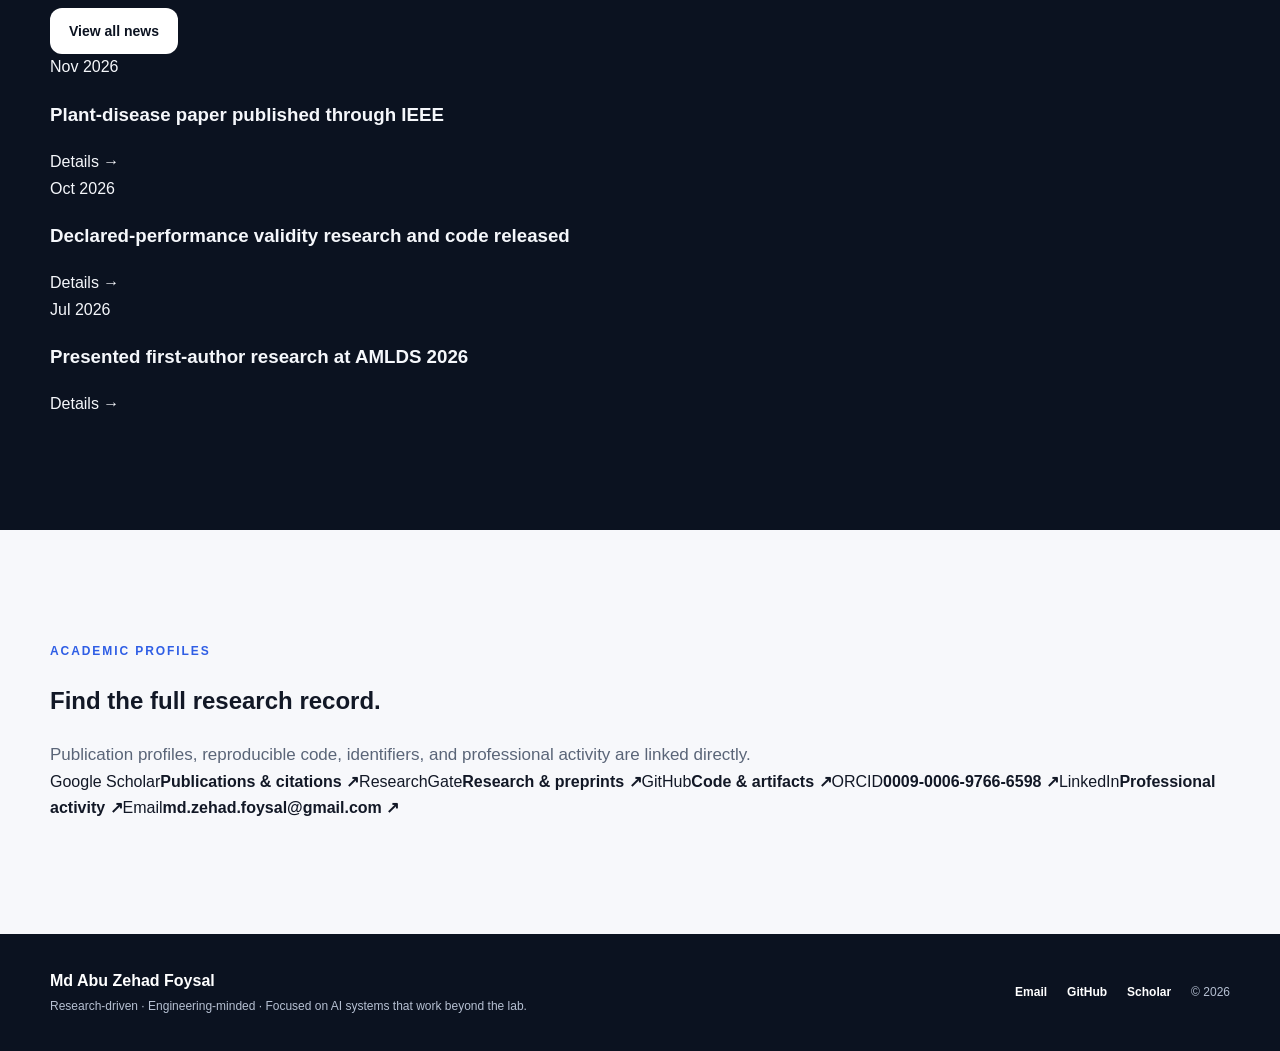
==== commit c2d61344: "Add files via upload" ====
--- a/index.html
+++ b/index.html
@@ -1,600 +1,22 @@
 <!doctype html>
 <html lang="en" data-theme="light">
 <head>
-  <meta charset="utf-8">
-  <meta name="viewport" content="width=device-width,initial-scale=1">
-  <meta name="theme-color" content="#0b1220">
-  <meta name="description" content="Md Abu Zehad Foysal — Computer Science researcher and technical professional working across trustworthy AI, self-supervised learning, computer vision, cybersecurity, graph ML, and data analytics.">
-  <meta name="author" content="Md Abu Zehad Foysal">
-  <meta name="keywords" content="Md Abu Zehad Foysal, Foysal, machine learning, computer vision, self-supervised learning, DINOv2, Vision Transformer, cybersecurity, graph neural networks, PhD, researcher, software engineer">
-  <meta property="og:title" content="Md Abu Zehad Foysal | Research & Engineering">
-  <meta property="og:description" content="Research portfolio, publications, projects, experience, and academic profile.">
-  <meta property="og:type" content="website">
-  <meta property="og:url" content="https://azffoysal.github.io/">
-  <meta property="og:image" content="https://azffoysal.github.io/assets/img/md-abu-zehad-foysal.png">
-  <meta name="twitter:card" content="summary_large_image">
-  <link rel="canonical" href="https://azffoysal.github.io/">
-  <link rel="icon" href="assets/img/favicon.svg" type="image/svg+xml">
-  <link rel="manifest" href="site.webmanifest">
-  <link rel="stylesheet" href="assets/css/styles.css">
-  <title>Md Abu Zehad Foysal | Research & Engineering</title>
-
-  <script type="application/ld+json">
-  {
-    "@context": "https://schema.org",
-    "@type": "Person",
-    "name": "Md Abu Zehad Foysal",
-    "url": "https://azffoysal.github.io/",
-    "image": "https://azffoysal.github.io/assets/img/md-abu-zehad-foysal.png",
-    "email": "mailto:md.zehad.foysal@gmail.com",
-    "jobTitle": "Computer Science Researcher & Technical Professional",
-    "alumniOf": [
-      {"@type":"CollegeOrUniversity","name":"Troy University"},
-      {"@type":"CollegeOrUniversity","name":"American International University-Bangladesh"}
-    ],
-    "sameAs": [
-      "https://github.com/AzfFoysal",
-      "https://www.linkedin.com/in/azffoysal/",
-      "https://scholar.google.com/citations?user=mBygL6QAAAAJ&hl=en",
-      "https://www.researchgate.net/profile/Md-Abu-Zehad-Foysal",
-      "https://orcid.org/0009-0006-9766-6598"
-    ]
-  }
-  </script>
-</head>
-<body>
-  <div id="top" class="page-top-anchor" aria-hidden="true"></div>
-  <a class="skip-link" href="#main">Skip to content</a>
-
-  <header class="site-header">
-    <div class="nav-wrap container">
-      <a class="brand" href="/" aria-label="Go to homepage and top" title="Back to top">
-        <span class="brand-mark" aria-hidden="true" style="display:inline-flex;width:44px;height:44px;border-radius:50%;overflow:hidden;flex:0 0 44px;align-items:center;justify-content:center;">
-          <img src="/assets/img/md-abu-zehad-foysal.png?v=20260901" alt="" width="44" height="44" fetchpriority="high" style="width:100%;height:100%;display:block;object-fit:cover;object-position:50% 0%;transform:scale(1.9);">
-        </span>
-        <span class="brand-text">Md Abu Zehad Foysal</span>
-      </a>
-
-      <button class="nav-toggle" type="button" aria-expanded="false" aria-controls="site-nav" aria-label="Open navigation">
-        <span></span><span></span><span></span>
-      </button>
-
-      <nav class="site-nav" id="site-nav" aria-label="Primary navigation">
-        <a href="#about">About</a>
-        <a href="#research">Research</a>
-        <a href="#publications">Publications</a>
-        <a href="#experience">Experience</a>
-        <a href="#projects">Projects</a>
-        <a href="#contact">Contact</a>
-        <a class="nav-cv" href="cv.html">CV</a>
-        <button class="theme-toggle" type="button" aria-label="Toggle light and dark theme" title="Toggle theme">
-          <span aria-hidden="true">◐</span>
-        </button>
-      </nav>
-    </div>
-  </header>
-
-  <main id="main">
-    <section class="hero section">
-      <div class="hero-glow hero-glow-1"></div>
-      <div class="hero-glow hero-glow-2"></div>
-      <div class="container hero-grid">
-        <div class="hero-copy reveal">
-          <p class="eyebrow">Computer Science · AI/ML · Cybersecurity · Data</p>
-          <h1>Md Abu Zehad <span>Foysal</span></h1>
-          <p class="hero-role">Researcher & Technical Professional</p>
-          <p class="hero-lead">
-            I build and evaluate robust, secure, and data-efficient AI systems. My work spans
-            self-supervised learning, computer vision under domain shift, graph-based anomaly detection,
-            predictive cybersecurity, and applied data analytics.
-          </p>
-
-          <div class="availability">
-            <span class="status-dot" aria-hidden="true"></span>
-            <span>Open to PhD opportunities and technical roles in AI/ML, software, data, and security.</span>
-          </div>
-
-          <div class="hero-actions">
-            <a class="btn btn-primary" href="#research">Explore research</a>
-            <a class="btn btn-secondary" href="cv.html">Academic CV</a>
-            <a class="btn btn-ghost" href="resume.html">Industry profile</a>
-          </div>
-
-          <div class="social-row" aria-label="Professional profiles">
-            <a href="https://scholar.google.com/citations?user=mBygL6QAAAAJ&hl=en" target="_blank" rel="noopener">Google Scholar</a>
-            <a href="https://github.com/AzfFoysal" target="_blank" rel="noopener">GitHub</a>
-            <a href="https://www.linkedin.com/in/azffoysal/" target="_blank" rel="noopener">LinkedIn</a>
-            <a href="https://orcid.org/0009-0006-9766-6598" target="_blank" rel="noopener">ORCID</a>
-          </div>
-        </div>
-
-        <div class="hero-portrait reveal" aria-label="Portrait of Md Abu Zehad Foysal">
-          <div class="portrait-frame">
-            <img src="assets/img/md-abu-zehad-foysal.png" alt="Md Abu Zehad Foysal in professional attire">
-          </div>
-          <div class="portrait-card">
-            <strong>M.S. Computer Science</strong>
-            <span>Troy University · Computer Networks & Security</span>
-          </div>
-        </div>
-      </div>
-
-      <div class="container results-strip reveal" aria-label="Selected research results">
-        <div class="result-item">
-          <strong>96.3%</strong>
-          <span>PlantVillage in-domain accuracy</span>
-        </div>
-        <div class="result-item">
-          <strong>78%</strong>
-          <span>PlantDoc cross-domain accuracy</span>
-        </div>
-        <div class="result-item">
-          <strong>8.7 ms</strong>
-          <span>TGAT-AAE reported inference latency</span>
-        </div>
-        <div class="result-item">
-          <strong>31%</strong>
-          <span>Reported traffic-delay reduction in smart-city study</span>
-        </div>
-      </div>
-    </section>
-
-    <section class="section section-soft" id="about">
-      <div class="container two-col">
-        <div class="section-heading reveal">
-          <p class="eyebrow">About</p>
-          <h2>Research depth with an engineering mindset.</h2>
-        </div>
-        <div class="about-copy reveal">
-          <p>
-            I am a computer science researcher and technical professional with graduate training in
-            computer networks and security and research experience across machine learning, computer vision,
-            trustworthy AI, cybersecurity, and data-driven systems. My master's research at Troy University
-            focused on making plant-disease recognition more robust when labels are scarce and real-world
-            field images differ from laboratory training data.
-          </p>
-          <p>
-            My broader work explores how AI systems can remain useful under real operational constraints:
-            distribution shift, noisy inputs, extreme class imbalance, changing threats, latency requirements,
-            and the need for transparent or interpretable decisions. I enjoy work that connects rigorous
-            experimentation with deployable systems.
-          </p>
-
-          <div class="mini-grid">
-            <div>
-              <span class="mini-label">Based in</span>
-              <strong>Troy, Alabama, USA</strong>
-            </div>
-            <div>
-              <span class="mini-label">Graduate degree</span>
-              <strong>M.S. Computer Science</strong>
-            </div>
-            <div>
-              <span class="mini-label">Primary stack</span>
-              <strong>Python · PyTorch · SQL · Git</strong>
-            </div>
-            <div>
-              <span class="mini-label">Research profile</span>
-              <strong>AI robustness · Security · Vision</strong>
-            </div>
-          </div>
-        </div>
-      </div>
-    </section>
-
-    <section class="section" id="research">
-      <div class="container">
-        <div class="section-heading reveal">
-          <p class="eyebrow">Research</p>
-          <h2>Selected research directions</h2>
-          <p class="section-intro">
-            A focused portfolio around robust AI, self-supervision, security analytics, and real-world deployment.
-          </p>
-        </div>
-
-        <article class="featured-research reveal">
-          <div class="featured-top">
-            <div>
-              <span class="tag">Master's Thesis · AMLDS 2026</span>
-              <h3>Self-Supervised Plant Disease Detection under Domain Shifts</h3>
-              <p>
-                Comparative evaluation of ResNet50, DINOv2 ViT-Base, and a proposed hybrid CNN-ViT fusion
-                model under full-label training, 10%/25% label scarcity, Gaussian blur/noise, and laboratory-to-field
-                domain shift.
-              </p>
-            </div>
-            <a class="arrow-link" href="https://github.com/AzfFoysal/Self-Supervised-Plant-Disease-Detection-UnderDomainShifts-CNN-Transformer-and-Hybrid-Architectures" target="_blank" rel="noopener">
-              Reproducible code ↗
-            </a>
-          </div>
-
-          <div class="research-metrics">
-            <div><strong>~87K</strong><span>PlantVillage images</span></div>
-            <div><strong>38</strong><span>in-domain classes</span></div>
-            <div><strong>27</strong><span>aligned PlantDoc classes</span></div>
-            <div><strong>96.3%</strong><span>hybrid in-domain accuracy</span></div>
-            <div><strong>78%</strong><span>hybrid cross-domain accuracy</span></div>
-          </div>
-
-          <div class="research-detail-grid">
-            <div>
-              <h4>Question</h4>
-              <p>Can self-supervised and hybrid architectures generalize better when labels are limited or deployment images differ from curated training data?</p>
-            </div>
-            <div>
-              <h4>Approach</h4>
-              <p>ResNet50 + DINOv2 ViT-Base + weighted CNN-ViT feature fusion, evaluated across label efficiency, corruption robustness, and cross-domain generalization.</p>
-            </div>
-            <div>
-              <h4>Interpretability</h4>
-              <p>Grad-CAM and transformer attention visualizations compare local lesion evidence with broader global context.</p>
-            </div>
-          </div>
-        </article>
-
-        <div class="research-cards">
-          <article class="card reveal">
-            <div class="card-icon">01</div>
-            <h3>Trustworthy & Robust AI</h3>
-            <p>Robustness under domain shift, input corruption, label scarcity, interpretability, and practical reliability.</p>
-            <div class="chip-row">
-              <span>DINOv2</span><span>ViT</span><span>Grad-CAM</span><span>Domain Shift</span>
-            </div>
-          </article>
-
-          <article class="card reveal">
-            <div class="card-icon">02</div>
-            <h3>AI for Cybersecurity</h3>
-            <p>Predictive threat analytics, zero-trust architectures, anomaly detection, attack-path modeling, and security automation.</p>
-            <div class="chip-row">
-              <span>GNN</span><span>LSTM</span><span>Zero Trust</span><span>DevSecOps</span>
-            </div>
-          </article>
-
-          <article class="card reveal">
-            <div class="card-icon">03</div>
-            <h3>Graph ML & Anomaly Detection</h3>
-            <p>Temporal graph attention, self-supervised anomaly-aware representations, concept drift, and high-volume fraud detection.</p>
-            <div class="chip-row">
-              <span>TGAT</span><span>Graph Attention</span><span>SSL</span><span>Fraud</span>
-            </div>
-          </article>
-
-          <article class="card reveal">
-            <div class="card-icon">04</div>
-            <h3>Applied Data Analytics</h3>
-            <p>Machine learning, optimization, GIS-aware analysis, dashboards, and decision-support systems for operational problems.</p>
-            <div class="chip-row">
-              <span>Python</span><span>Power BI</span><span>GIS</span><span>Optimization</span>
-            </div>
-          </article>
-        </div>
-      </div>
-    </section>
-
-    <section class="section section-dark" id="publications">
-      <div class="container">
-        <div class="section-heading reveal">
-          <p class="eyebrow">Publications</p>
-          <h2>Selected scholarly work</h2>
-          <p class="section-intro">
-            Peer-reviewed and research outputs spanning computer vision, secure AI, cybersecurity, fraud detection, and smart-city analytics.
-          </p>
-        </div>
-
-        <div class="publication-list">
-          <article class="publication reveal">
-            <div class="pub-year">2026</div>
-            <div class="pub-main">
-              <div class="pub-kicker">Conference · First author</div>
-              <h3>Self-Supervised Plant Disease Detection under Domain Shifts: Comparative Evaluation of CNN, Transformer, and Hybrid Architectures</h3>
-              <p class="pub-authors"><strong>Md Abu Zehad Foysal</strong>, J. Zhong, L. Ma, X. Huan</p>
-              <p>AMLDS 2026, Osaka, Japan · Accepted for publication and presentation.</p>
-              <p class="pub-result">Hybrid CNN-ViT: 96.3% in-domain accuracy and 78% cross-domain accuracy on the aligned PlantDoc evaluation.</p>
-              <div class="pub-links">
-                <a href="https://github.com/AzfFoysal/Self-Supervised-Plant-Disease-Detection-UnderDomainShifts-CNN-Transformer-and-Hybrid-Architectures" target="_blank" rel="noopener">Code ↗</a>
-                <a href="https://amlds.site/" target="_blank" rel="noopener">Conference ↗</a>
-              </div>
-            </div>
-          </article>
-
-          <article class="publication reveal">
-            <div class="pub-year">2026</div>
-            <div class="pub-main">
-              <div class="pub-kicker">Journal article · Co-author</div>
-              <h3>Integrating Agile Software Development, Advanced Cybersecurity Protocols, and Predictive Business Analytics for Safeguarding U.S. Critical Infrastructure Networks</h3>
-              <p class="pub-authors">T. A. Abir, <strong>Md Abu Zehad Foysal</strong>, S. Das, Y. M. Shahan, A. Ahmed, S. Akter</p>
-              <p>Journal of Artificial Intelligence and Technological Development, 2(1), 34-54.</p>
-              <p class="pub-result">Study reports major reductions in detection/response time using an integrated Agile, zero-trust, and predictive-analytics security framework.</p>
-              <div class="pub-links">
-                <a href="https://doi.org/10.59324/jaitd.2026.2(1).04" target="_blank" rel="noopener">DOI ↗</a>
-              </div>
-            </div>
-          </article>
-
-          <article class="publication reveal">
-            <div class="pub-year">2026</div>
-            <div class="pub-main">
-              <div class="pub-kicker">Journal article · Co-author</div>
-              <h3>Utilizing AI and Data Analytics for Optimizing Resource Allocation in Smart Cities: A Mixed Methods Approach</h3>
-              <p class="pub-authors">A. Ahmed, M. I. Shanto, T. A. Abir, S. Sarwar, M. A. H. Sarker, <strong>Md Abu Zehad Foysal</strong></p>
-              <p>Academic Journal of Digital Economics and Stability, 39(1), 95-116.</p>
-              <p class="pub-result">AI-enabled allocation is evaluated across transportation, energy, waste, water, and emergency services with technical and stakeholder perspectives.</p>
-              <div class="pub-links">
-                <a href="https://doi.org/10.51699/economics.v39i1.873" target="_blank" rel="noopener">DOI ↗</a>
-                <a href="https://www.researchgate.net/publication/398711572_Utilizing_AI_and_Data_Analytics_for_Optimizing_Resource_Allocation_in_Smart_Cities_A_Mixed_Methods_Approach" target="_blank" rel="noopener">ResearchGate ↗</a>
-              </div>
-            </div>
-          </article>
-
-          <article class="publication reveal">
-            <div class="pub-year">2024</div>
-            <div class="pub-main">
-              <div class="pub-kicker">Journal article · Co-author</div>
-              <h3>Artificial Intelligence-Driven Fraud Detection at Scale: A Novel Advanced Deep Learning Model for Protecting High-Volume Instant Payment Networks</h3>
-              <p class="pub-authors">N. T. Johora, <strong>Md Abu Zehad Foysal</strong>, S. Das, Y. M. Shahan, S. Akter, T. A. Abir</p>
-              <p>Journal of Business Insight and Innovation, 3(1).</p>
-              <p class="pub-result">Introduces TGAT-AAE, combining temporal graph attention and anomaly-aware embeddings for highly imbalanced, high-volume payment networks.</p>
-              <div class="pub-links">
-                <a href="https://www.researchgate.net/publication/[base64]" target="_blank" rel="noopener">ResearchGate ↗</a>
-              </div>
-            </div>
-          </article>
-        </div>
-
-        <div class="pub-footer reveal">
-          <p>For the broader and most current publication list, see my Google Scholar and ResearchGate profiles.</p>
-          <div>
-            <a class="btn btn-light" href="https://scholar.google.com/citations?user=mBygL6QAAAAJ&hl=en" target="_blank" rel="noopener">Google Scholar</a>
-            <a class="btn btn-outline-light" href="https://www.researchgate.net/profile/Md-Abu-Zehad-Foysal" target="_blank" rel="noopener">ResearchGate</a>
-          </div>
-        </div>
-      </div>
-    </section>
-
-    <section class="section" id="experience">
-      <div class="container">
-        <div class="section-heading reveal">
-          <p class="eyebrow">Experience</p>
-          <h2>Research, engineering, IT, and teaching</h2>
-        </div>
-
-        <div class="timeline">
-          <article class="timeline-item reveal">
-            <div class="timeline-date">Apr 2026 — Present</div>
-            <div class="timeline-body">
-              <h3>IT Support Specialist <span>· Upskill Consultancy Inc.</span></h3>
-              <p>Remote, USA</p>
-              <ul>
-                <li>Diagnose and resolve hardware, software, system, and network issues for remote users.</li>
-                <li>Manage user accounts, permissions, onboarding/offboarding, service-desk tickets, documentation, and asset records.</li>
-                <li>Install, configure, and maintain computer systems and peripherals while supporting uptime and SLA targets.</li>
-              </ul>
-            </div>
-          </article>
-
-          <article class="timeline-item reveal">
-            <div class="timeline-date">2025 — 2026</div>
-            <div class="timeline-body">
-              <h3>Graduate Research <span>· Troy University</span></h3>
-              <p>Troy, Alabama, USA</p>
-              <ul>
-                <li>Designed and evaluated a hybrid CNN-ViT system combining ResNet50 and DINOv2 representations for robust plant-disease classification.</li>
-                <li>Studied low-label learning, corruption robustness, cross-domain generalization, and model interpretability.</li>
-                <li>Built reproducible PyTorch experiments and a Streamlit-based inference workflow.</li>
-              </ul>
-            </div>
-          </article>
-
-          <article class="timeline-item reveal">
-            <div class="timeline-date">Apr 2022 — Nov 2023</div>
-            <div class="timeline-body">
-              <h3>Support Engineer <span>· Technomedia Ltd.</span></h3>
-              <p>Bangladesh</p>
-              <ul>
-                <li>Designed automation pipelines and QA scripts for client system deployments, reducing deployment time and operational errors.</li>
-                <li>Supported troubleshooting, testing, performance tuning, and technical documentation across multiple client environments.</li>
-                <li>Collaborated with cross-functional teams and acted as a liaison for technical delivery.</li>
-              </ul>
-            </div>
-          </article>
-
-          <article class="timeline-item reveal">
-            <div class="timeline-date">Sep — Dec 2021</div>
-            <div class="timeline-body">
-              <h3>Teaching Assistant <span>· American International University-Bangladesh</span></h3>
-              <p>Bangladesh</p>
-              <ul>
-                <li>Supported Python and C++ programming labs for 50+ students.</li>
-                <li>Evaluated assignments and projects, mentored students on debugging, and assisted with course preparation and grading.</li>
-              </ul>
-            </div>
-          </article>
-
-          <article class="timeline-item reveal">
-            <div class="timeline-date">Aug — Nov 2021</div>
-            <div class="timeline-body">
-              <h3>Software Developer Intern <span>· GAO TEK Inc.</span></h3>
-              <p>Remote</p>
-              <ul>
-                <li>Built Python automation and analytics workflows for SEO and web-performance reporting.</li>
-                <li>Created Power BI dashboards and performed data collection, cleaning, and statistical analysis.</li>
-              </ul>
-            </div>
-          </article>
-        </div>
-      </div>
-    </section>
-
-    <section class="section section-soft" id="projects">
-      <div class="container">
-        <div class="section-heading reveal">
-          <p class="eyebrow">Projects</p>
-          <h2>Selected technical work</h2>
-          <p class="section-intro">Research-grade implementations alongside software and analytics projects.</p>
-        </div>
-
-        <div class="project-grid">
-          <article class="project-card project-featured reveal">
-            <div class="project-number">01</div>
-            <div class="project-content">
-              <span class="tag">Python · PyTorch · DINOv2 · ResNet50</span>
-              <h3>Plant Disease Detection under Domain Shift</h3>
-              <p>Reproducible training and evaluation code for supervised CNN, self-supervised ViT, and hybrid fusion models across 38 PlantVillage classes and aligned PlantDoc field classes.</p>
-              <a class="arrow-link" href="https://github.com/AzfFoysal/Self-Supervised-Plant-Disease-Detection-UnderDomainShifts-CNN-Transformer-and-Hybrid-Architectures" target="_blank" rel="noopener">View repository ↗</a>
-            </div>
-          </article>
-
-          <article class="project-card reveal">
-            <div class="project-number">02</div>
-            <div class="project-content">
-              <span class="tag">Machine Learning · Jupyter</span>
-              <h3>Weather Prediction for Dhaka City</h3>
-              <p>Undergraduate thesis project applying machine-learning methods to temperature prediction and weather data analysis.</p>
-              <a class="arrow-link" href="https://github.com/AzfFoysal/Weather-prediction-in-terms-of-Temperature-using-Machine-Learning-Algorithms" target="_blank" rel="noopener">View repository ↗</a>
-            </div>
-          </article>
-
-          <article class="project-card reveal">
-            <div class="project-number">03</div>
-            <div class="project-content">
-              <span class="tag">Security Analytics · ML · Flask</span>
-              <h3>AI-Powered Bot Detection & Network Traffic Analysis</h3>
-              <p>Multi-model detection workflow combining machine-learning and behavioral/network features with simulated attack scenarios and SOC-oriented reporting.</p>
-            </div>
-          </article>
-
-          <article class="project-card reveal">
-            <div class="project-number">04</div>
-            <div class="project-content">
-              <span class="tag">PHP · Laravel · Bootstrap</span>
-              <h3>Virtual Currency Exchange</h3>
-              <p>Fintech-oriented web application demonstrating full-stack development, transaction workflows, and database-backed application logic.</p>
-              <a class="arrow-link" href="https://github.com/AzfFoysal/Virtual_Currency_Exchange" target="_blank" rel="noopener">View repository ↗</a>
-            </div>
-          </article>
-
-          <article class="project-card reveal">
-            <div class="project-number">05</div>
-            <div class="project-content">
-              <span class="tag">PHP · Laravel · Bootstrap</span>
-              <h3>Messaging Application</h3>
-              <p>Web-based chat application built as an earlier software-engineering project.</p>
-              <a class="arrow-link" href="https://github.com/AzfFoysal/My_Chat_App" target="_blank" rel="noopener">View repository ↗</a>
-            </div>
-          </article>
-
-          <article class="project-card reveal">
-            <div class="project-number">06</div>
-            <div class="project-content">
-              <span class="tag">Python</span>
-              <h3>Python FlappyBird</h3>
-              <p>Interactive game project demonstrating Python programming, event-driven logic, and game mechanics.</p>
-              <a class="arrow-link" href="https://github.com/AzfFoysal/Python_FlappyBird" target="_blank" rel="noopener">View repository ↗</a>
-            </div>
-          </article>
-        </div>
-
-        <div class="center reveal">
-          <a class="btn btn-secondary" href="https://github.com/AzfFoysal?tab=repositories" target="_blank" rel="noopener">See all GitHub repositories</a>
-        </div>
-      </div>
-    </section>
-
-    <section class="section" id="skills">
-      <div class="container skills-layout">
-        <div class="section-heading reveal">
-          <p class="eyebrow">Technical Toolkit</p>
-          <h2>Tools I use to move from experiment to system.</h2>
-        </div>
-
-        <div class="skills-groups reveal">
-          <div class="skill-group">
-            <h3>AI / Machine Learning</h3>
-            <p>Self-Supervised Learning · Vision Transformers · DINOv2 · Deep Learning · Computer Vision · GNNs · Anomaly Detection · Adversarial ML</p>
-          </div>
-          <div class="skill-group">
-            <h3>Trustworthy AI & Security</h3>
-            <p>Domain Robustness · Grad-CAM / XAI · Threat Modeling · Zero Trust · Predictive Security Analytics · Digital Forensics Concepts</p>
-          </div>
-          <div class="skill-group">
-            <h3>Frameworks & Data</h3>
-            <p>PyTorch · TensorFlow/Keras · Scikit-learn · Hugging Face · Streamlit · Flask · Power BI · Jupyter · CUDA</p>
-          </div>
-          <div class="skill-group">
-            <h3>Programming & Systems</h3>
-            <p>Python · C++ · Java · JavaScript · SQL · MATLAB · Git · Linux · VMware · Wireshark</p>
-          </div>
-        </div>
-      </div>
-    </section>
-
-    <section class="section section-soft" id="education">
-      <div class="container">
-        <div class="section-heading reveal">
-          <p class="eyebrow">Education</p>
-          <h2>Academic foundation</h2>
-        </div>
-
-        <div class="education-grid">
-          <article class="education-card reveal">
-            <span class="edu-date">2024 — 2025</span>
-            <h3>M.S. in Computer Science</h3>
-            <p class="edu-school">Troy University · Troy, Alabama, USA</p>
-            <p><strong>Concentration:</strong> Computer Networks & Security</p>
-            <p><strong>CGPA:</strong> 3.636 / 4.00</p>
-            <p><strong>Thesis:</strong> Self-Supervised Plant Disease Detection under Domain Shifts: Comparative Evaluation of CNN, Transformer, and Hybrid Architectures.</p>
-          </article>
-
-          <article class="education-card reveal">
-            <span class="edu-date">2018 — 2021</span>
-            <h3>B.Sc. in Computer Science & Engineering</h3>
-            <p class="edu-school">American International University-Bangladesh</p>
-            <p><strong>CGPA:</strong> 3.41 / 4.00</p>
-            <p><strong>Thesis:</strong> Weather Prediction in terms of temperature using machine learning algorithms for Dhaka City.</p>
-          </article>
-        </div>
-
-        <div class="award reveal">
-          <span>Recognition</span>
-          <strong>TGS Scholarship · Troy University · Spring 2024</strong>
-        </div>
-      </div>
-    </section>
-
-    <section class="section contact-section" id="contact">
-      <div class="container contact-grid">
-        <div class="section-heading reveal">
-          <p class="eyebrow">Contact</p>
-          <h2>Interested in research collaboration, a PhD conversation, or a technical role?</h2>
-          <p class="section-intro">Email is the fastest way to reach me. You can also connect through my academic and professional profiles.</p>
-          <a class="btn btn-primary" href="mailto:md.zehad.foysal@gmail.com">md.zehad.foysal@gmail.com</a>
-        </div>
-
-        <div class="contact-links reveal">
-          <a href="https://www.linkedin.com/in/azffoysal/" target="_blank" rel="noopener"><span>LinkedIn</span><strong>Professional profile ↗</strong></a>
-          <a href="https://github.com/AzfFoysal" target="_blank" rel="noopener"><span>GitHub</span><strong>Code & repositories ↗</strong></a>
-          <a href="https://scholar.google.com/citations?user=mBygL6QAAAAJ&hl=en" target="_blank" rel="noopener"><span>Google Scholar</span><strong>Scholarly profile ↗</strong></a>
-          <a href="https://www.researchgate.net/profile/Md-Abu-Zehad-Foysal" target="_blank" rel="noopener"><span>ResearchGate</span><strong>Research profile ↗</strong></a>
-          <a href="https://orcid.org/0009-0006-9766-6598" target="_blank" rel="noopener"><span>ORCID</span><strong>0009-0006-9766-6598 ↗</strong></a>
-        </div>
-      </div>
-    </section>
-  </main>
-
-  <footer class="site-footer">
-    <div class="container footer-inner">
-      <div>
-        <strong>Md Abu Zehad Foysal</strong>
-        <p>Research · Engineering · AI/ML · Cybersecurity</p>
-      </div>
-      <div class="footer-right">
-        <a href="#top">Back to top ↑</a>
-        <span>© <span id="year"></span> Md Abu Zehad Foysal</span>
-      </div>
-    </div>
-  </footer>
-
-  <script src="assets/js/main.js"></script>
-</body>
-</html>
+<meta charset="utf-8"><meta name="viewport" content="width=device-width,initial-scale=1">
+<meta name="theme-color" content="#0b1220"><meta name="description" content="Academic and professional profile focused on trustworthy AI, self-supervised learning, computer vision, AI security, cybersecurity, and data analytics."><meta name="author" content="Md Abu Zehad Foysal">
+<meta property="og:title" content="Md Abu Zehad Foysal | AI/ML Researcher & Computer Scientist"><meta property="og:description" content="Academic and professional profile focused on trustworthy AI, self-supervised learning, computer vision, AI security, cybersecurity, and data analytics."><meta property="og:type" content="website"><meta property="og:image" content="https://azffoysal.github.io/assets/img/md-abu-zehad-foysal.png">
+<link rel="icon" href="assets/img/favicon.svg" type="image/svg+xml"><link rel="stylesheet" href="assets/css/styles.css?v=20261118"><title>Md Abu Zehad Foysal | AI/ML Researcher & Computer Scientist</title>
+</head><body data-page="about"><a class="skip-link" href="#main">Skip to content</a>
+<header class="site-header"><div class="nav-wrap container">
+<a class="brand" href="index.html" aria-label="Md Abu Zehad Foysal — About"><span class="brand-mark"><img src="assets/img/md-abu-zehad-foysal.png" alt=""></span><span class="brand-text">Md Abu Zehad Foysal</span></a>
+<button class="nav-toggle" type="button" aria-expanded="false" aria-controls="site-nav" aria-label="Open navigation"><span></span><span></span><span></span></button>
+<nav class="site-nav" id="site-nav" aria-label="Primary navigation"><a data-nav="about" href="index.html">About</a><a data-nav="research" href="research.html">Research</a><a data-nav="publications" href="publications.html">Publications</a><a data-nav="experience" href="experience.html">Experience</a><a data-nav="projects" href="projects.html">Projects</a><a data-nav="news" href="news.html">News</a><a data-nav="contact" href="contact.html">Contact</a><a class="nav-cv" href="cv.html">CV</a><button class="theme-toggle" type="button" aria-label="Toggle light and dark theme">◐</button></nav>
+</div></header><main id="main">
+<script type="application/ld+json">{"@context":"https://schema.org","@type":"Person","name":"Md Abu Zehad Foysal","url":"https://azffoysal.github.io/","image":"https://azffoysal.github.io/assets/img/md-abu-zehad-foysal.png","email":"mailto:md.zehad.foysal@gmail.com","sameAs":["https://github.com/AzfFoysal","https://www.linkedin.com/in/azffoysal/","https://scholar.google.com/citations?user=mBygL6QAAAAJ&hl=en","https://www.researchgate.net/profile/Md-Abu-Zehad-Foysal","https://orcid.org/0009-0006-9766-6598"]}</script>
+<section class="home-hero"><div class="container home-grid"><div class="home-copy reveal"><p class="eyebrow">Computer Science · Trustworthy AI · Machine Learning · Cybersecurity</p><h1>Research that connects <span>robust AI</span> with real-world systems.</h1><p class="home-role">Md Abu Zehad Foysal · AI/ML Researcher & Technical Professional</p><p class="home-lead">I study how AI systems behave when real deployment conditions differ from training conditions—through domain shift, limited labels, noisy inputs, class imbalance, evolving threats, and operational constraints. My work spans computer vision, self-supervised learning, AI security, graph-based anomaly detection, cybersecurity, and applied data analytics.</p><div class="hero-actions"><a class="btn btn-primary" href="research.html">Explore research</a><a class="btn btn-secondary" href="publications.html">View publications</a><a class="btn btn-ghost" href="assets/docs/Zehad_Foysal_CV.pdf" target="_blank">Download CV</a></div><div class="profile-inline"><a href="https://scholar.google.com/citations?user=mBygL6QAAAAJ&hl=en" target="_blank">Google Scholar ↗</a><a href="https://github.com/AzfFoysal" target="_blank">GitHub ↗</a><a href="https://www.linkedin.com/in/azffoysal/" target="_blank">LinkedIn ↗</a><a href="https://www.researchgate.net/profile/Md-Abu-Zehad-Foysal" target="_blank">ResearchGate ↗</a><a href="https://orcid.org/0009-0006-9766-6598" target="_blank">ORCID ↗</a></div></div><aside class="home-portrait reveal"><div class="portrait-frame"><img src="assets/img/md-abu-zehad-foysal.png" alt="Md Abu Zehad Foysal in professional attire"></div><div class="portrait-meta"><strong>M.S. Computer Science</strong><span>Troy University · Computer Networks & Security</span><span>Troy, Alabama, USA</span></div></aside></div></section>
+<section class="evidence-band"><div class="container evidence-grid"><div><strong>AMLDS 2026</strong><span>First-author research presented and published</span></div><div><strong>96.3%</strong><span>Hybrid CNN–ViT in-domain accuracy</span></div><div><strong>78%</strong><span>Cross-domain PlantDoc accuracy</span></div><div><strong>Open research</strong><span>Reproducible code and artifacts on GitHub</span></div></div></section>
+<section class="section"><div class="container split-heading"><div><p class="eyebrow">About</p><h2>Research depth with an engineering mindset.</h2></div><div class="prose reveal"><p>I earned an M.S. in Computer Science at Troy University with a concentration in Computer Networks & Security. My graduate research centers on reliable and deployable machine learning, especially self-supervised visual representations and hybrid CNN–Transformer systems under domain shift.</p><p>My broader research connects trustworthy AI with cybersecurity, AI governance, graph learning, anomaly detection, and data-intensive decision systems. I also bring industry experience in IT support, deployment automation, software development, and technical operations.</p></div></div></section>
+<section class="section section-soft"><div class="container"><div class="section-heading"><p class="eyebrow">Research identity</p><h2>Four connected lines of work</h2><p class="section-intro">The portfolio is organized around research questions with practical relevance, not just a list of technologies.</p></div><div class="feature-grid"><a class="feature-card reveal" href="research.html#robust-ai"><span>01</span><h3>Trustworthy & Robust AI</h3><p>Domain shift, corruption, label scarcity, continuous performance validity, explainability, and deployment reliability.</p><b>Research agenda →</b></a><a class="feature-card reveal" href="research.html#vision"><span>02</span><h3>Computer Vision & Self-Supervision</h3><p>DINOv2, Vision Transformers, CNN–ViT fusion, lab-to-field generalization, and interpretable visual models.</p><b>See thesis work →</b></a><a class="feature-card reveal" href="research.html#security"><span>03</span><h3>AI Security & Cybersecurity</h3><p>Threat detection, secure AI systems, critical-infrastructure resilience, agent security, and predictive analytics.</p><b>Security research →</b></a><a class="feature-card reveal" href="research.html#data"><span>04</span><h3>Graph & Data Intelligence</h3><p>Temporal graph learning, anomaly detection, fraud analytics, smart-city optimization, and decision-support systems.</p><b>Applied research →</b></a></div></div></section>
+<section class="section"><div class="container"><div class="section-heading"><p class="eyebrow">Recognition & evidence</p><h2>Research outputs with visible artifacts.</h2></div><div class="recognition-grid"><article class="recognition-card reveal"><div class="recognition-label">Publication</div><h3>First-author AMLDS 2026 paper</h3><p>Research on self-supervised plant-disease detection under domain shift was presented at AMLDS 2026 and later published through IEEE.</p><a href="news.html">Publication & presentation record →</a></article><article class="recognition-card reveal"><div class="recognition-label">Reproducibility</div><h3>Public code for thesis experiments</h3><p>The repository includes runnable training/evaluation scripts, deterministic splits, low-label experiments, robustness testing, cross-domain evaluation, and interpretability workflows.</p><a href="https://github.com/AzfFoysal/Self-Supervised-Plant-Disease-Detection-UnderDomainShifts-CNN-Transformer-and-Hybrid-Architectures" target="_blank">Open repository ↗</a></article><article class="recognition-card reveal"><div class="recognition-label">Current research</div><h3>Declared-performance validity under AI distribution shift</h3><p>A reproducible monitoring framework studies when a deployed model's declared accuracy should be considered invalid as the deployment population changes.</p><a href="https://github.com/AzfFoysal/declared-performance-validity" target="_blank">Open artifact ↗</a></article><article class="recognition-card reveal"><div class="recognition-label">Academic recognition</div><h3>TGS Scholarship · Troy University</h3><p>Recipient of the TGS Scholarship during graduate study in Computer Science.</p><a href="experience.html#education">Education & recognition →</a></article></div></div></section>
+<section class="section section-dark"><div class="container latest-grid"><div><p class="eyebrow">Latest</p><h2>Recent research milestones</h2><p class="dark-copy">A dated record of publications, conference presentation, preprints, and public research artifacts.</p><a class="btn btn-light" href="news.html">View all news</a></div><div class="news-preview"><article><time>Nov 2026</time><h3>Plant-disease paper published through IEEE</h3><a href="news.html#ieee-publication">Details →</a></article><article><time>Oct 2026</time><h3>Declared-performance validity research and code released</h3><a href="news.html#declared-performance">Details →</a></article><article><time>Jul 2026</time><h3>Presented first-author research at AMLDS 2026</h3><a href="news.html#amlds-presentation">Details →</a></article></div></div></section>
+<section class="section"><div class="container profile-grid"><div><p class="eyebrow">Academic profiles</p><h2>Find the full research record.</h2><p class="section-intro">Publication profiles, reproducible code, identifiers, and professional activity are linked directly.</p></div><div class="profile-cards"><a href="https://scholar.google.com/citations?user=mBygL6QAAAAJ&hl=en" target="_blank"><span>Google Scholar</span><strong>Publications & citations ↗</strong></a><a href="https://www.researchgate.net/profile/Md-Abu-Zehad-Foysal" target="_blank"><span>ResearchGate</span><strong>Research & preprints ↗</strong></a><a href="https://github.com/AzfFoysal" target="_blank"><span>GitHub</span><strong>Code & artifacts ↗</strong></a><a href="https://orcid.org/0009-0006-9766-6598" target="_blank"><span>ORCID</span><strong>0009-0006-9766-6598 ↗</strong></a><a href="https://www.linkedin.com/in/azffoysal/" target="_blank"><span>LinkedIn</span><strong>Professional activity ↗</strong></a><a href="mailto:md.zehad.foysal@gmail.com"><span>Email</span><strong>md.zehad.foysal@gmail.com ↗</strong></a></div></div></section>
+</main><footer class="site-footer"><div class="container footer-inner"><div><strong>Md Abu Zehad Foysal</strong><p>Research-driven · Engineering-minded · Focused on AI systems that work beyond the lab.</p></div><div class="footer-right"><a href="mailto:md.zehad.foysal@gmail.com">Email</a><a href="https://github.com/AzfFoysal" target="_blank" rel="noopener">GitHub</a><a href="https://scholar.google.com/citations?user=mBygL6QAAAAJ&hl=en" target="_blank" rel="noopener">Scholar</a><span>© <span id="year"></span></span></div></div></footer><script src="assets/js/main.js?v=20261118"></script></body></html>
